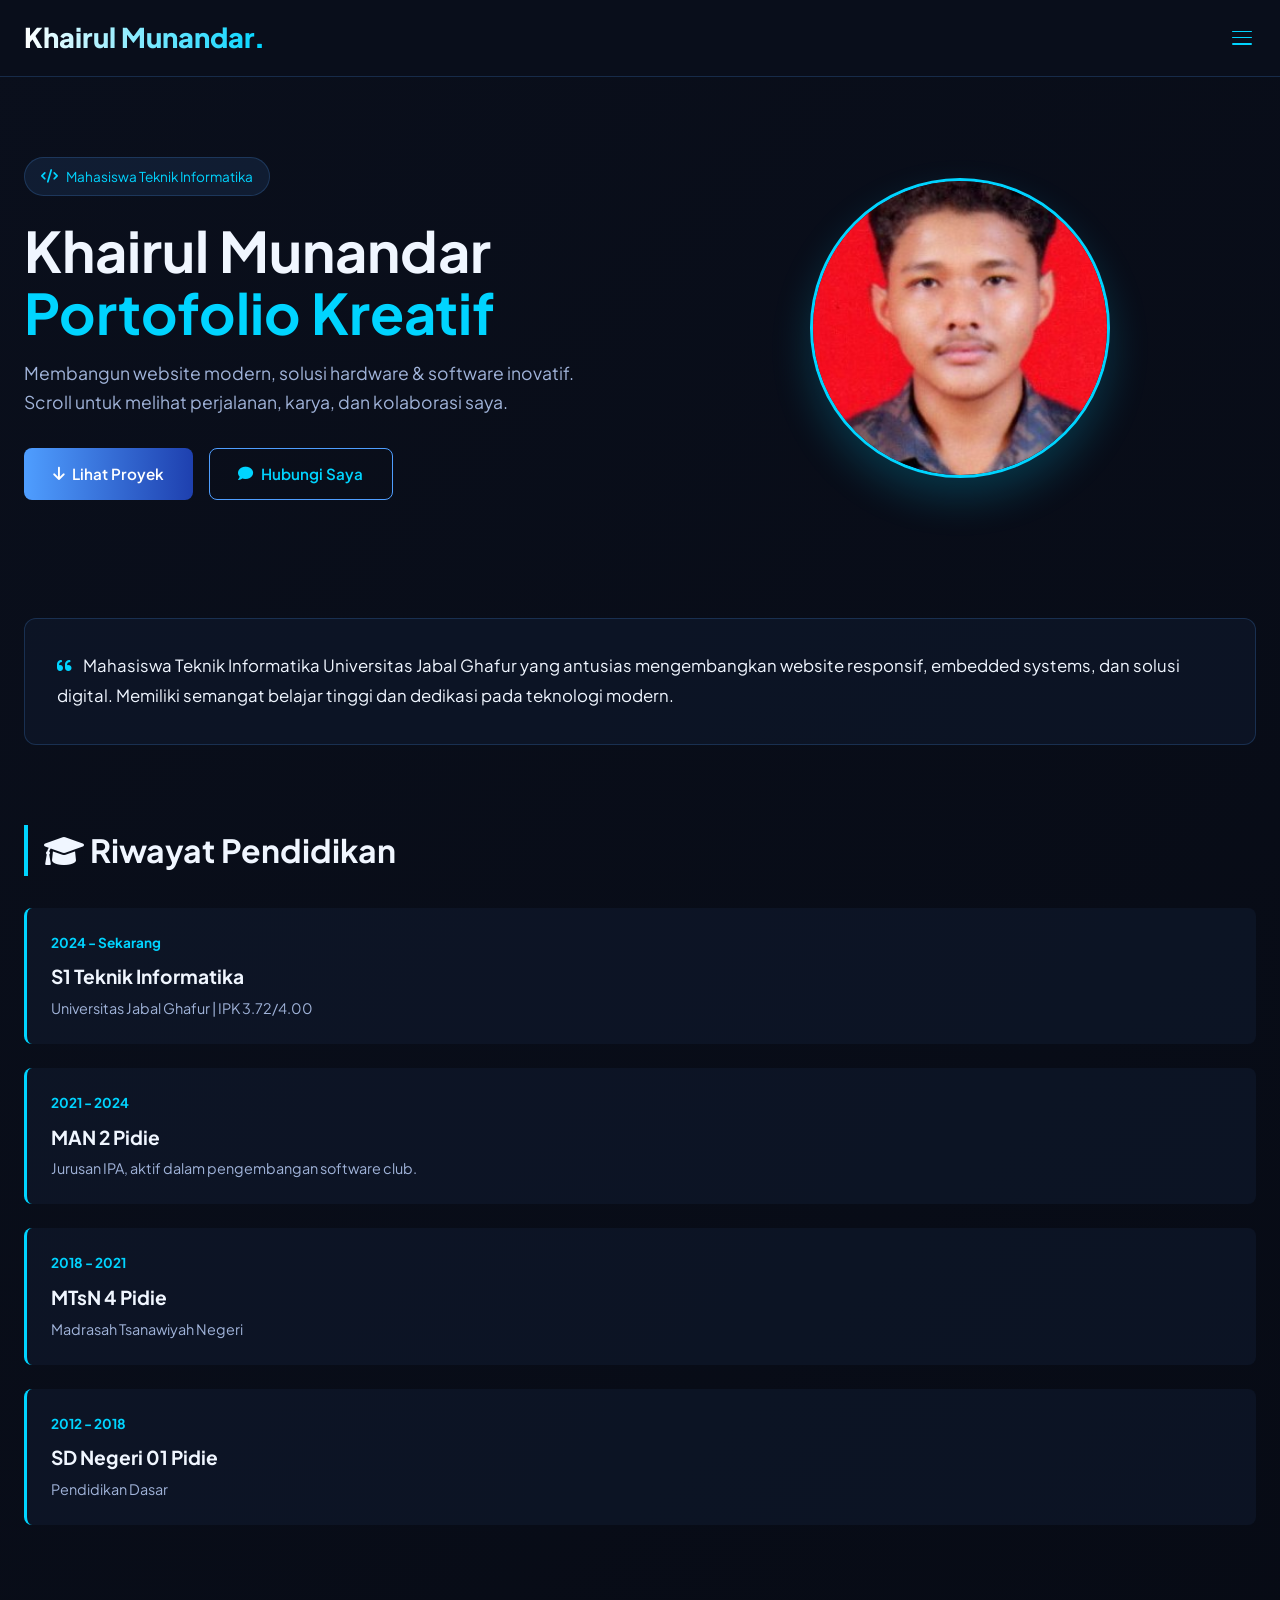
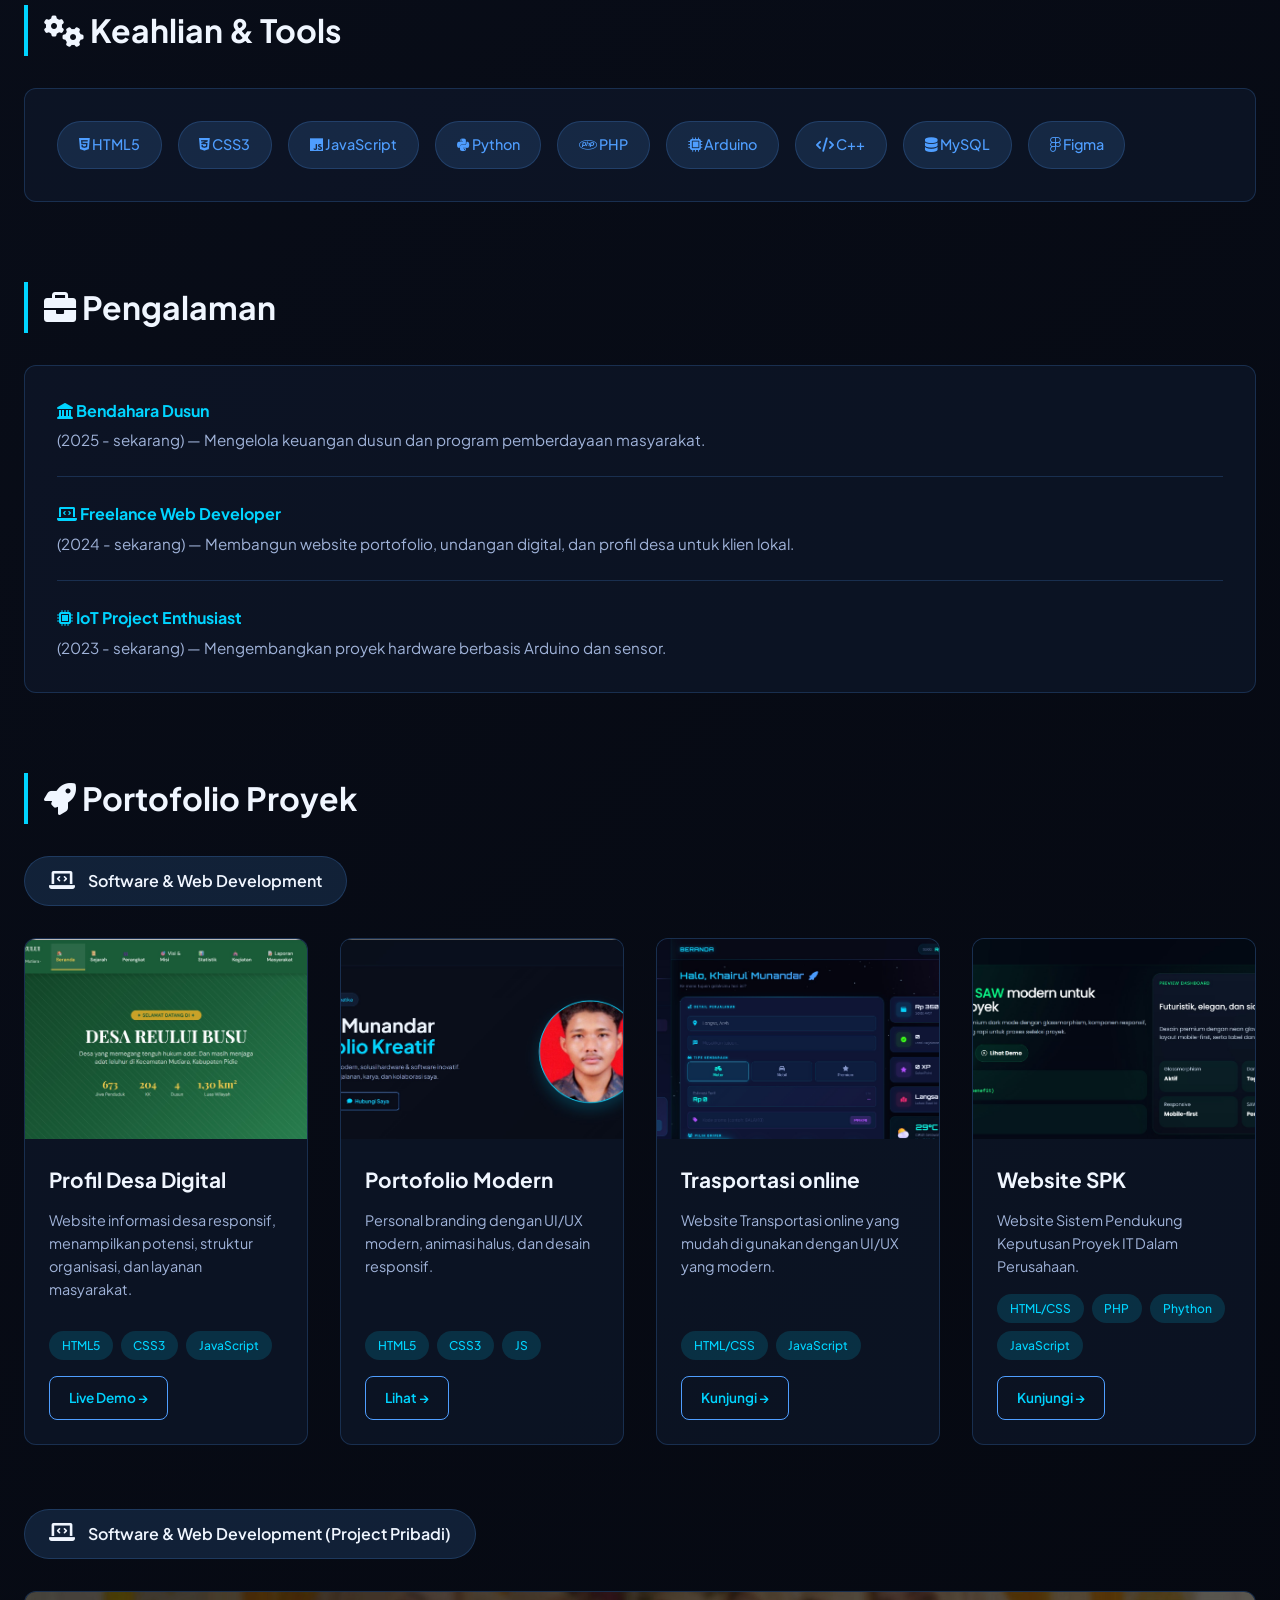
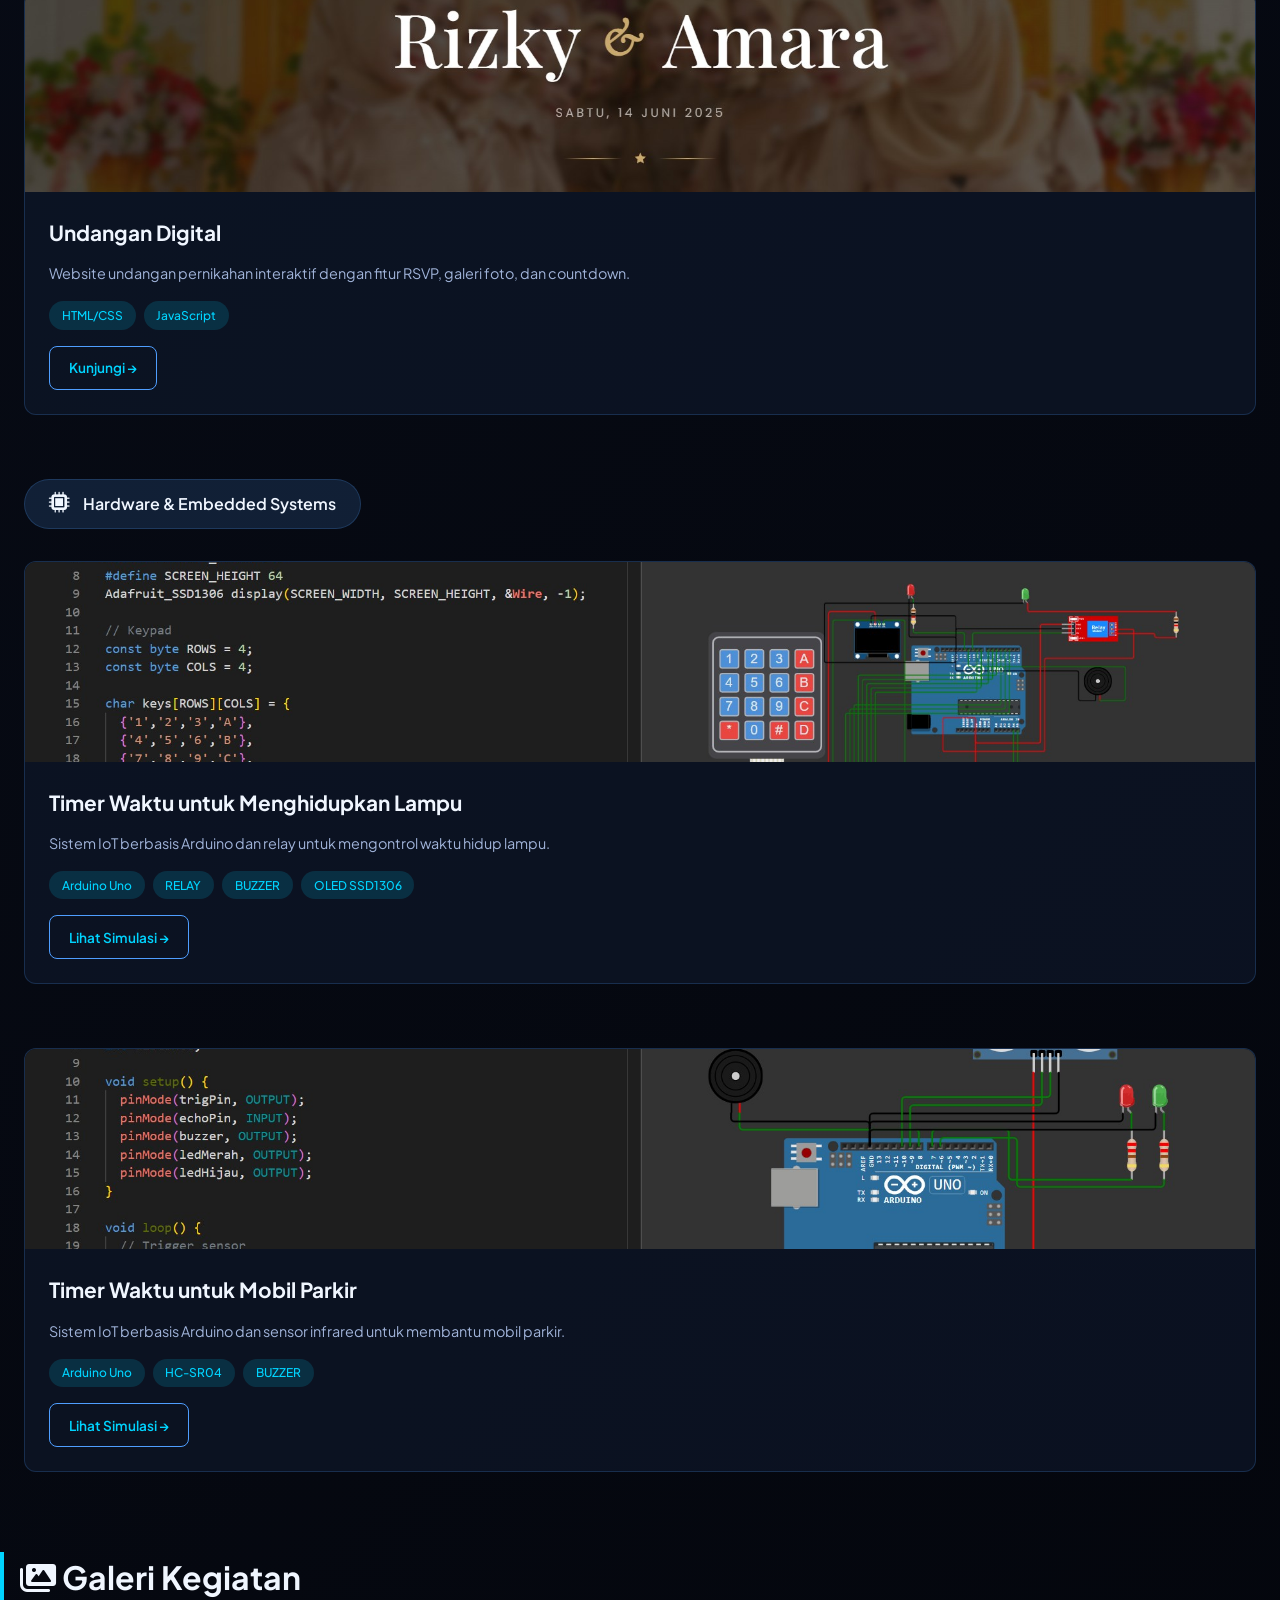
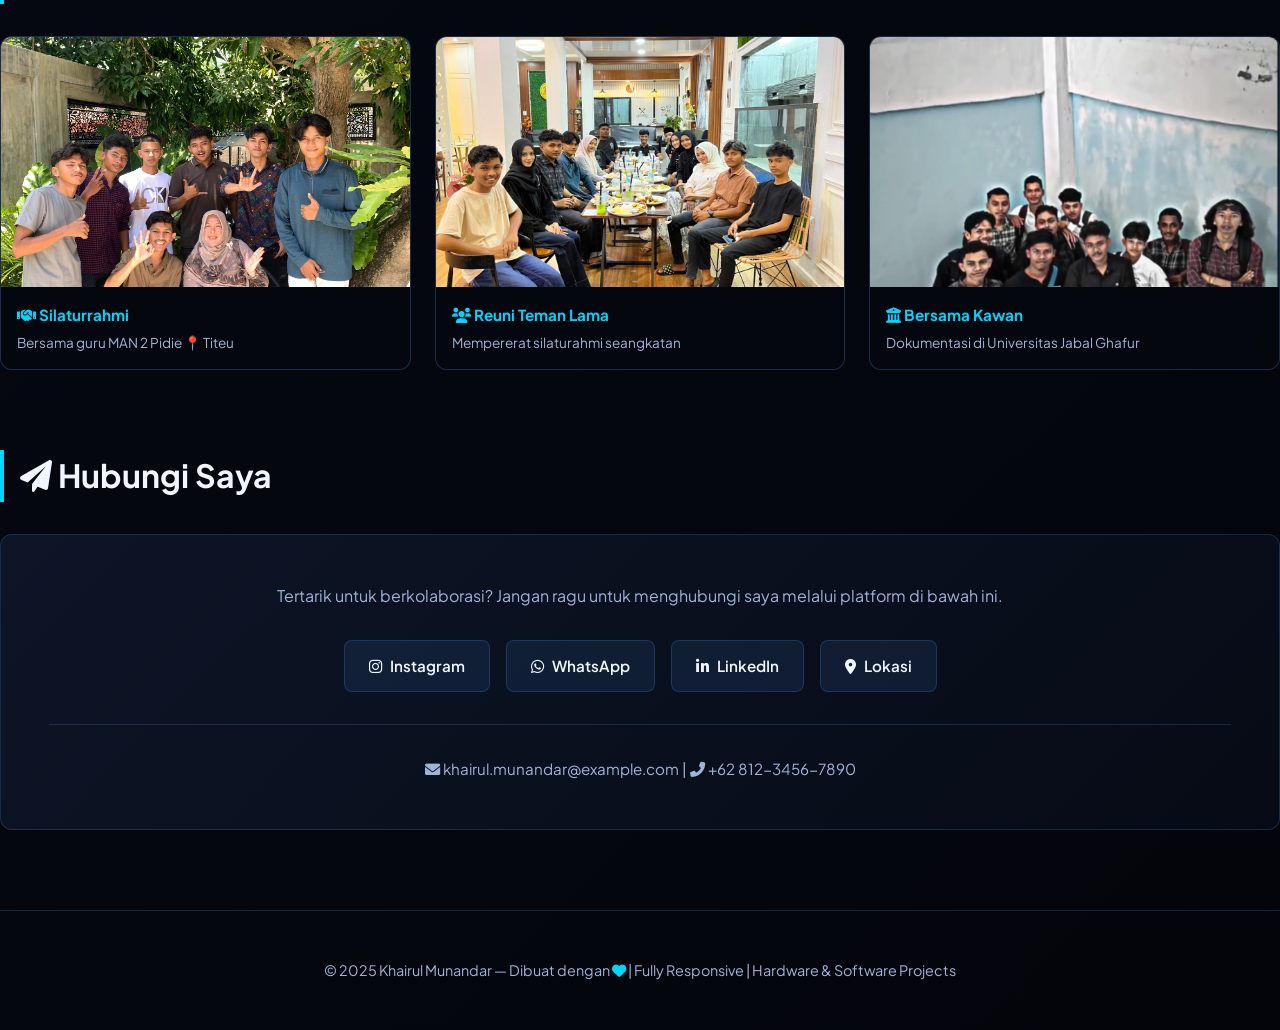
==== index.html @ 9cbb30d1 "Update index.html" ====
<!DOCTYPE html>
<html lang="id">
<head>
  <meta charset="UTF-8">
  <meta name="viewport" content="width=device-width, initial-scale=1.0">
  <meta name="theme-color" content="#0a0f1c">
  <meta name="description" content="Portfolio Khairul Munandar - Mahasiswa Teknik Informatika, pengembang web & embedded systems">
  <title>Khairul Munandar | Portfolio Modern</title>
  <link href="https://fonts.googleapis.com/css2?family=Plus+Jakarta+Sans:wght@400;500;600;700;800&display=swap" rel="stylesheet">
  <link rel="stylesheet" href="https://cdnjs.cloudflare.com/ajax/libs/font-awesome/6.0.0-beta3/css/all.min.css">
  <style>
    * { margin: 0; padding: 0; box-sizing: border-box; }
    :root {
      --bg-dark: #0a0f1c;
      --text-primary: #f0f6ff;
      --text-secondary: #a0b3d9;
      --accent: #00d4ff;
      --accent-blue: #4f9eff;
      --border: rgba(79, 158, 255, 0.2);
    }
    html { scroll-behavior: smooth; -webkit-tap-highlight-color: transparent; }
    body { font-family: 'Plus Jakarta Sans', sans-serif; background: linear-gradient(135deg, var(--bg-dark) 0%, #03050b 100%); color: var(--text-primary); line-height: 1.6; min-height: 100vh; }
    .navbar { position: sticky; top: 0; z-index: 1000; background: rgba(10, 15, 28, 0.95); border-bottom: 1px solid var(--border); padding: 1rem 0; }
    .nav-container { max-width: 1280px; margin: 0 auto; padding: 0 1.5rem; display: flex; justify-content: space-between; align-items: center; }
    .nav-logo { font-size: clamp(1.3rem, 3vw, 1.7rem); font-weight: 800; background: linear-gradient(90deg, #fff, var(--accent)); -webkit-background-clip: text; background-clip: text; color: transparent; text-decoration: none; }
    .hamburger { display: flex; flex-direction: column; gap: 5px; width: 28px; height: 22px; background: none; border: none; cursor: pointer; padding: 4px; z-index: 1001; }
    .hamburger span { width: 100%; height: 2.5px; background: var(--accent); border-radius: 2px; transition: 0.3s cubic-bezier(0.4, 0, 0.2, 1); }
    .hamburger.active span:nth-child(1) { transform: rotate(45deg) translateY(8px); }
    .hamburger.active span:nth-child(2) { opacity: 0; }
    .hamburger.active span:nth-child(3) { transform: rotate(-45deg) translateY(-8px); }
    .nav-menu { position: fixed; top: 60px; right: 0; width: 100%; max-width: 300px; height: calc(100vh - 60px); background: rgba(8, 12, 24, 0.98); border-left: 1px solid var(--border); flex-direction: column; padding: 2rem 1.5rem; gap: 1rem; transform: translateX(100%); transition: transform 0.3s ease; display: flex; z-index: 999; overflow-y: auto; }
    .nav-menu.active { transform: translateX(0); }
    .nav-overlay { position: fixed; top: 60px; left: 0; width: 100%; height: calc(100vh - 60px); background: rgba(0, 0, 0, 0); z-index: 998; opacity: 0; visibility: hidden; transition: opacity 0.3s ease; pointer-events: none; }
    .nav-overlay.active { opacity: 0.5; visibility: visible; pointer-events: auto; }
    .nav-link { color: var(--text-secondary); text-decoration: none; font-weight: 600; font-size: 1rem; padding: 0.8rem 1rem; border-radius: 6px; transition: 0.2s ease; display: flex; align-items: center; min-height: 44px; }
    .nav-link:hover, .nav-link:active { color: var(--accent); background: rgba(0, 212, 255, 0.1); }
    .container { max-width: 1280px; margin: 0 auto; padding: 0 1.5rem; }
    .hero { display: grid; grid-template-columns: 1fr 1fr; gap: 3rem; align-items: center; padding: clamp(2rem, 8vw, 5rem) 0; animation: fadeInUp 0.6s ease-out; }
    @keyframes fadeInUp { from { opacity: 0; transform: translateY(30px); } to { opacity: 1; transform: translateY(0); } }
    .hero-content h1 { font-size: clamp(2rem, 5vw, 3.5rem); line-height: 1.1; margin-bottom: 1rem; color: var(--text-primary); }
    .hero-content h1 span { color: var(--accent); }
    .badge { display: inline-flex; align-items: center; gap: 0.5rem; background: rgba(79, 158, 255, 0.1); padding: 0.5rem 1rem; border-radius: 30px; font-size: 0.85rem; color: var(--accent); margin-bottom: 1.5rem; border: 1px solid var(--border); }
    .hero-subtitle { font-size: clamp(0.95rem, 2vw, 1.1rem); color: var(--text-secondary); margin-bottom: 2rem; max-width: 550px; }
    .btn-group { display: flex; gap: 1rem; flex-wrap: wrap; }
    .btn { display: inline-flex; align-items: center; gap: 0.5rem; padding: 0.8rem 1.8rem; border-radius: 8px; font-weight: 600; text-decoration: none; border: none; cursor: pointer; font-size: 0.95rem; transition: 0.2s ease; min-height: 44px; }
    .btn-primary { background: linear-gradient(90deg, var(--accent-blue), #1e40af); color: white; }
    .btn-primary:hover, .btn-primary:active { transform: translateY(-2px); box-shadow: 0 8px 20px rgba(79, 158, 255, 0.3); }
    .btn-outline { background: transparent; color: var(--accent); border: 1.5px solid var(--accent-blue); }
    .btn-outline:hover, .btn-outline:active { background: rgba(79, 158, 255, 0.1); }
    .hero-avatar { display: flex; justify-content: center; }
    .avatar-frame { width: clamp(150px, 35vw, 300px); height: clamp(150px, 35vw, 300px); border-radius: 50%; border: 3px solid var(--accent); overflow: hidden; box-shadow: 0 20px 40px rgba(0, 212, 255, 0.2); display: flex; align-items: center; justify-content: center; background: linear-gradient(135deg, #1e2a4a, var(--bg-dark)); }
    .avatar-frame img { width: 100%; height: 100%; object-fit: cover; }
    .bio-card { background: rgba(15, 25, 45, 0.6); border: 1px solid var(--border); border-radius: 12px; padding: clamp(1.5rem, 3vw, 2rem); margin: clamp(1.5rem, 3vw, 2.5rem) 0; font-size: clamp(0.95rem, 2vw, 1.05rem); line-height: 1.8; }
    .section { margin: clamp(3rem, 8vw, 5rem) 0; }
    .section-title { font-size: clamp(1.5rem, 4vw, 2rem); font-weight: 700; margin-bottom: 2rem; color: var(--text-primary); border-left: 4px solid var(--accent); padding-left: 1rem; }
    .timeline { display: flex; flex-direction: column; gap: 1.5rem; }
    .timeline-item { background: rgba(15, 25, 45, 0.6); border-left: 3px solid var(--accent); padding: 1.5rem; border-radius: 8px; transition: 0.2s ease; }
    .timeline-item:hover { transform: translateX(5px); background: rgba(15, 25, 45, 0.8); }
    .timeline-year { font-weight: 700; color: var(--accent); font-size: 0.85rem; margin-bottom: 0.5rem; }
    .timeline-detail h3 { font-size: clamp(1rem, 2vw, 1.2rem); color: var(--text-primary); margin-bottom: 0.3rem; }
    .timeline-detail p { font-size: 0.9rem; color: var(--text-secondary); }
    .skills-section { background: rgba(15, 25, 45, 0.6); border: 1px solid var(--border); border-radius: 12px; padding: clamp(1.5rem, 3vw, 2rem); }
    .skills-wrapper { display: flex; flex-wrap: wrap; gap: 1rem; }
    .skill-chip { background: rgba(79, 158, 255, 0.15); padding: 0.7rem 1.3rem; border-radius: 25px; font-weight: 500; font-size: 0.9rem; color: var(--accent-blue); border: 1px solid var(--border); transition: 0.2s ease; }
    .skill-chip:hover { background: rgba(79, 158, 255, 0.25); transform: translateY(-2px); }
    .experience-section { background: rgba(15, 25, 45, 0.6); border: 1px solid var(--border); border-radius: 12px; padding: clamp(1.5rem, 3vw, 2rem); }
    .experience-item { display: flex; gap: 1rem; margin-bottom: 1.5rem; padding-bottom: 1.5rem; border-bottom: 1px solid var(--border); }
    .experience-item:last-child { border-bottom: none; margin-bottom: 0; padding-bottom: 0; }
    .experience-item strong { color: var(--accent); display: block; margin-bottom: 0.3rem; }
    .experience-item p { font-size: 0.95rem; color: var(--text-secondary); }
    .category-badge { display: inline-flex; align-items: center; gap: 0.8rem; background: rgba(79, 158, 255, 0.15); padding: 0.7rem 1.5rem; border-radius: 30px; margin-bottom: 2rem; font-weight: 600; border: 1px solid var(--border); }
    .project-grid { display: grid; grid-template-columns: repeat(auto-fit, minmax(280px, 1fr)); gap: 2rem; margin-bottom: 4rem; }
    .project-card { background: rgba(15, 25, 45, 0.6); border: 1px solid var(--border); border-radius: 12px; overflow: hidden; transition: 0.3s ease; display: flex; flex-direction: column; }
    .project-card:hover { transform: translateY(-8px); border-color: var(--accent); background: rgba(15, 25, 45, 0.8); }
    .project-image { width: 100%; height: clamp(140px, 25vw, 200px); object-fit: cover; }
    .project-content { padding: 1.5rem; flex: 1; display: flex; flex-direction: column; }
    .project-card h3 { font-size: clamp(1.1rem, 2vw, 1.3rem); margin-bottom: 0.8rem; color: var(--text-primary); }
    .project-card p { font-size: 0.9rem; color: var(--text-secondary); margin-bottom: 1rem; flex: 1; }
    .tech-stack { display: flex; flex-wrap: wrap; gap: 0.5rem; margin-bottom: 1rem; }
    .tech-tag { background: rgba(0, 212, 255, 0.15); padding: 0.3rem 0.8rem; border-radius: 20px; font-size: 0.75rem; color: var(--accent); font-weight: 500; }
    .gallery-grid { display: grid; grid-template-columns: repeat(auto-fit, minmax(220px, 1fr)); gap: 1.5rem; }
    .gallery-item { position: relative; border-radius: 12px; overflow: hidden; background: rgba(15, 25, 45, 0.6); border: 1px solid var(--border); transition: 0.3s ease; }
    .gallery-item:hover { border-color: var(--accent); }
    .gallery-item img { width: 100%; height: clamp(150px, 20vw, 250px); object-fit: cover; display: block; transition: 0.3s ease; }
    .gallery-item:hover img { transform: scale(1.05); }
    .gallery-caption { padding: 1rem; background: rgba(0, 0, 0, 0.6); color: var(--text-primary); }
    .gallery-caption strong { color: var(--accent); display: block; margin-bottom: 0.3rem; font-size: 0.95rem; }
    .gallery-caption p { font-size: 0.85rem; color: var(--text-secondary); }
    .contact-section { background: linear-gradient(135deg, rgba(15, 25, 45, 0.8), rgba(8, 12, 24, 0.8)); border: 1px solid var(--border); border-radius: 12px; padding: clamp(2rem, 5vw, 3rem); text-align: center; }
    .contact-section p { font-size: 1rem; margin-bottom: 2rem; color: var(--text-secondary); }
    .social-icons { display: flex; flex-wrap: wrap; justify-content: center; gap: 1rem; margin-bottom: 2rem; }
    .social-icon { display: inline-flex; align-items: center; gap: 0.5rem; padding: 0.8rem 1.5rem; background: rgba(79, 158, 255, 0.1); border: 1px solid var(--border); border-radius: 8px; color: var(--text-primary); text-decoration: none; font-weight: 600; transition: 0.2s ease; min-height: 44px; font-size: clamp(0.85rem, 2vw, 0.95rem); }
    .social-icon:hover, .social-icon:active { background: var(--accent-blue); color: white; border-color: var(--accent-blue); }
    .contact-info { font-size: clamp(0.85rem, 1.5vw, 0.95rem); color: var(--text-secondary); padding-top: 2rem; border-top: 1px solid var(--border); }
    footer { text-align: center; padding: clamp(2rem, 5vw, 3rem) 0; border-top: 1px solid var(--border); margin-top: clamp(2rem, 8vw, 4rem); font-size: 0.9rem; color: var(--text-secondary); }
    @media (max-width: 768px) { .hero { grid-template-columns: 1fr; gap: 2rem; } .hero-avatar { order: -1; } .nav-menu { max-width: 100%; } .project-grid { gap: 1.5rem; } }
    @media (max-width: 480px) { .container { padding: 0 1rem; } .nav-container { padding: 0 1rem; } .hero-content h1 { font-size: 1.8rem; } .btn-group { flex-direction: column; } .btn { width: 100%; justify-content: center; } .section-title { font-size: 1.4rem; padding-left: 0.8rem; } .experience-item { gap: 0.5rem; } .social-icons { flex-direction: column; } .social-icon { width: 100%; justify-content: center; } }
  </style>
</head>
<body>
<div class="nav-overlay" id="navOverlay"></div>
<nav class="navbar">
  <div class="nav-container">
    <a href="#" class="nav-logo">Khairul Munandar<span style="color:#00d4ff;">.</span></a>
    <button class="hamburger" id="hamburgerBtn" aria-label="Menu"><span></span><span></span><span></span></button>
    <div class="nav-menu" id="navMenu">
      <a href="#home" class="nav-link">Beranda</a>
      <a href="#education" class="nav-link">Pendidikan</a>
      <a href="#skills" class="nav-link">Keahlian</a>
      <a href="#experience" class="nav-link">Pengalaman</a>
      <a href="#projects" class="nav-link">Proyek Software</a>
      <a href="#hardware" class="nav-link">Proyek Hardware</a>
      <a href="#gallery" class="nav-link">Galeri</a>
      <a href="#contact" class="nav-link">Kontak</a>
    </div>
  </div>
</nav>
<div class="container">
  <section id="home" class="hero">
    <div class="hero-content">
      <div class="badge"><i class="fas fa-code"></i> Mahasiswa Teknik Informatika</div>
      <h1>Khairul Munandar<br><span>Portofolio Kreatif</span></h1>
      <p class="hero-subtitle">Membangun website modern, solusi hardware & software inovatif. Scroll untuk melihat perjalanan, karya, dan kolaborasi saya.</p>
      <div class="btn-group">
        <a href="#projects" class="btn btn-primary"><i class="fas fa-arrow-down"></i> Lihat Proyek</a>
        <a href="#contact" class="btn btn-outline"><i class="fas fa-comment"></i> Hubungi Saya</a>
      </div>
    </div>
    <div class="hero-avatar">
      <div class="avatar-frame">
        <img src="foto.jpg" alt="Khairul Munandar">
      </div>
    </div>
  </section>
  <div class="bio-card"><i class="fas fa-quote-left" style="color:var(--accent); margin-right: 8px;"></i> Mahasiswa Teknik Informatika Universitas Jabal Ghafur yang antusias mengembangkan website responsif, embedded systems, dan solusi digital. Memiliki semangat belajar tinggi dan dedikasi pada teknologi modern.</div>
  <section id="education" class="section">
    <h2 class="section-title"><i class="fas fa-graduation-cap"></i> Riwayat Pendidikan</h2>
    <div class="timeline">
      <div class="timeline-item"><div class="timeline-year">2024 - Sekarang</div><div class="timeline-detail"><h3>S1 Teknik Informatika</h3><p>Universitas Jabal Ghafur | IPK 3.72/4.00</p></div></div>
      <div class="timeline-item"><div class="timeline-year">2021 - 2024</div><div class="timeline-detail"><h3>MAN 2 Pidie</h3><p>Jurusan IPA, aktif dalam pengembangan software club.</p></div></div>
      <div class="timeline-item"><div class="timeline-year">2018 - 2021</div><div class="timeline-detail"><h3>MTsN 4 Pidie</h3><p>Madrasah Tsanawiyah Negeri</p></div></div>
      <div class="timeline-item"><div class="timeline-year">2012 - 2018</div><div class="timeline-detail"><h3>SD Negeri 01 Pidie</h3><p>Pendidikan Dasar</p></div></div>
    </div>
  </section>
  <section id="skills" class="section">
    <h2 class="section-title"><i class="fas fa-cogs"></i> Keahlian & Tools</h2>
    <div class="skills-section">
      <div class="skills-wrapper">
        <span class="skill-chip"><i class="fab fa-html5"></i> HTML5</span>
        <span class="skill-chip"><i class="fab fa-css3-alt"></i> CSS3</span>
        <span class="skill-chip"><i class="fab fa-js"></i> JavaScript</span>
        <span class="skill-chip"><i class="fab fa-python"></i> Python</span>
        <span class="skill-chip"><i class="fab fa-php"></i> PHP</span>
        <span class="skill-chip"><i class="fas fa-microchip"></i> Arduino</span>
        <span class="skill-chip"><i class="fas fa-code"></i> C++</span>
        <span class="skill-chip"><i class="fas fa-database"></i> MySQL</span>
        <span class="skill-chip"><i class="fab fa-figma"></i> Figma</span>
      </div>
    </div>
  </section>
  <section id="experience" class="section">
    <h2 class="section-title"><i class="fas fa-briefcase"></i> Pengalaman</h2>
    <div class="experience-section">
      <div class="experience-item"><div><strong><i class="fas fa-landmark"></i> Bendahara Dusun</strong><p>(2025 - sekarang) — Mengelola keuangan dusun dan program pemberdayaan masyarakat.</p></div></div>
      <div class="experience-item"><div><strong><i class="fas fa-laptop-code"></i> Freelance Web Developer</strong><p>(2024 - sekarang) — Membangun website portofolio, undangan digital, dan profil desa untuk klien lokal.</p></div></div>
      <div class="experience-item"><div><strong><i class="fas fa-microchip"></i> IoT Project Enthusiast</strong><p>(2023 - sekarang) — Mengembangkan proyek hardware berbasis Arduino dan sensor.</p></div></div>
    </div>
  </section>
  <section id="projects" class="section">
    <h2 class="section-title"><i class="fas fa-rocket"></i> Portofolio Proyek</h2>
    <div class="category-badge"><i class="fas fa-laptop-code" style="font-size: 1.3rem;"></i> Software & Web Development</div>
    <div class="project-grid">
      <div class="project-card"><img src="img_project/desa.jpg" alt="Profil Desa Digital" class="project-image"><div class="project-content"><h3>Profil Desa Digital</h3><p>Website informasi desa responsif, menampilkan potensi, struktur organisasi, dan layanan masyarakat.</p><div class="tech-stack"><span class="tech-tag">HTML5</span><span class="tech-tag">CSS3</span><span class="tech-tag">JavaScript</span></div><a href="https://khairulmunandar.github.io/profil-desa/" target="_blank" class="btn btn-outline" style="width: fit-content; padding: 0.5rem 1.2rem; font-size: 0.85rem;">Live Demo →</a></div></div>
      <div class="project-card"><img src="img_project/portofolio.jpg" alt="Portofolio Modern" class="project-image"><div class="project-content"><h3>Portofolio Modern</h3><p>Personal branding dengan UI/UX modern, animasi halus, dan desain responsif.</p><div class="tech-stack"><span class="tech-tag">HTML5</span><span class="tech-tag">CSS3</span><span class="tech-tag">JS</span></div><a href="https://khairulmunandar.github.io/bio-data/" target="_blank" class="btn btn-outline" style="width: fit-content; padding: 0.5rem 1.2rem; font-size: 0.85rem;">Lihat →</a></div></div>
      <div class="project-card"><img src="img_project/ojol.jpg" alt="Undangan Digital" class="project-image"><div class="project-content"><h3>Trasportasi online</h3><p>Website Transportasi online yang mudah di gunakan dengan UI/UX yang modern.</p><div class="tech-stack"><span class="tech-tag">HTML/CSS</span><span class="tech-tag">JavaScript</span></div><a href="https://khairulmunandar.github.io/transportasi_antar_univers/" target="_blank" class="btn btn-outline" style="width: fit-content; padding: 0.5rem 1.2rem; font-size: 0.85rem;">Kunjungi →</a></div></div>
      <div class="project-card"><img src="img_project/SPK.jpg" alt="Undangan Digital" class="project-image"><div class="project-content"><h3>Website SPK</h3><p>Website Sistem Pendukung Keputusan Proyek IT Dalam Perusahaan.</p><div class="tech-stack"><span class="tech-tag">HTML/CSS</span><span class="tech-tag">PHP</span><span class="tech-tag">Phython</span><span class="tech-tag">JavaScript</span></div><a href="https://spkweb.lovestoblog.com/?i=1" target="_blank" class="btn btn-outline" style="width: fit-content; padding: 0.5rem 1.2rem; font-size: 0.85rem;">Kunjungi →</a></div></div>
    </div>

        <div class="category-badge"><i class="fas fa-laptop-code" style="font-size: 1.3rem;"></i> Software & Web Development (Project Pribadi)</div>
    <div class="project-grid">
<div class="project-card"><img src="img_project/undangan.jpg" alt="Undangan Digital" class="project-image"><div class="project-content"><h3>Undangan Digital</h3><p>Website undangan pernikahan interaktif dengan fitur RSVP, galeri foto, dan countdown.</p><div class="tech-stack"><span class="tech-tag">HTML/CSS</span><span class="tech-tag">JavaScript</span></div><a href="https://khairulmunandar.github.io/undangan_pernikahan/" target="_blank" class="btn btn-outline" style="width: fit-content; padding: 0.5rem 1.2rem; font-size: 0.85rem;">Kunjungi →</a></div></div>
      </div>
    
    <div class="category-badge" id="hardware"><i class="fas fa-microchip" style="font-size: 1.3rem;"></i> Hardware & Embedded Systems</div>
    <div class="project-grid">
      <div class="project-card"><img src="img_project/timer.jpg" alt="Timer Waktu" class="project-image"><div class="project-content"><h3>Timer Waktu untuk Menghidupkan Lampu</h3><p>Sistem IoT berbasis Arduino dan relay untuk mengontrol waktu hidup lampu.</p><div class="tech-stack"><span class="tech-tag">Arduino Uno</span><span class="tech-tag">RELAY</span><span class="tech-tag">BUZZER</span><span class="tech-tag">OLED SSD1306</span></div><a href="https://wokwi.com/projects/462386212158491649" target="_blank" class="btn btn-outline" style="width: fit-content; padding: 0.5rem 1.2rem; font-size: 0.85rem;">Lihat Simulasi →</a></div></div></div>
      <div class="project-card"><img src="img_project/parkir.jpg" alt="Timer Waktu" class="project-image"><div class="project-content"><h3>Timer Waktu untuk Mobil Parkir</h3><p>Sistem IoT berbasis Arduino dan sensor infrared untuk membantu mobil parkir.</p><div class="tech-stack"><span class="tech-tag">Arduino Uno</span><span class="tech-tag">HC-SR04</span><span class="tech-tag">BUZZER</span></div><a href="https://wokwi.com/projects/462421236920898561" target="_blank" class="btn btn-outline" style="width: fit-content; padding: 0.5rem 1.2rem; font-size: 0.85rem;">Lihat Simulasi →</a></div></div></div>
      
    </div>
  </section>
  <section id="gallery" class="section">
    <h2 class="section-title"><i class="fas fa-images"></i> Galeri Kegiatan</h2>
    <div class="gallery-grid">
      <div class="gallery-item"><img src="foto1.jpeg" alt="Silaturrahmi"><div class="gallery-caption"><strong><i class="fas fa-handshake"></i> Silaturrahmi</strong><p>Bersama guru MAN 2 Pidie 📍 Titeu</p></div></div>
      <div class="gallery-item"><img src="foto2.jpeg" alt="Reuni"><div class="gallery-caption"><strong><i class="fas fa-users"></i> Reuni Teman Lama</strong><p>Mempererat silaturahmi seangkatan</p></div></div>
      <div class="gallery-item"><img src="foto3.jpeg" alt="Kampus"><div class="gallery-caption"><strong><i class="fas fa-university"></i> Bersama Kawan</strong><p>Dokumentasi di Universitas Jabal Ghafur</p></div></div>
    </div>
  </section>
  <section id="contact" class="section">
    <h2 class="section-title"><i class="fas fa-paper-plane"></i> Hubungi Saya</h2>
    <div class="contact-section">
      <p>Tertarik untuk berkolaborasi? Jangan ragu untuk menghubungi saya melalui platform di bawah ini.</p>
      <div class="social-icons">
        <a href="https://www.instagram.com/" target="_blank" class="social-icon"><i class="fab fa-instagram"></i> Instagram</a>
        <a href="https://wa.me/6281234567890" target="_blank" class="social-icon"><i class="fab fa-whatsapp"></i> WhatsApp</a>
        <a href="https://www.linkedin.com/" target="_blank" class="social-icon"><i class="fab fa-linkedin-in"></i> LinkedIn</a>
        <a href="#" target="_blank" class="social-icon"><i class="fas fa-map-marker-alt"></i> Lokasi</a>
      </div>
      <div class="contact-info"><i class="fas fa-envelope"></i> khairul.munandar@example.com | <i class="fas fa-phone-alt"></i> +62 812-3456-7890</div>
    </div>
  </section>
  <footer><p>© 2025 Khairul Munandar — Dibuat dengan <i class="fas fa-heart" style="color:var(--accent);"></i> | Fully Responsive | Hardware & Software Projects</p></footer>
</div>
<script>
const hamburgerBtn = document.getElementById('hamburgerBtn');
const navMenu = document.getElementById('navMenu');
const navOverlay = document.getElementById('navOverlay');
const navLinks = document.querySelectorAll('.nav-link');
function toggleMenu() {
  hamburgerBtn.classList.toggle('active');
  navMenu.classList.toggle('active');
  navOverlay.classList.toggle('active');
  document.body.style.overflow = navMenu.classList.contains('active') ? 'hidden' : '';
}
hamburgerBtn.addEventListener('click', toggleMenu);
navOverlay.addEventListener('click', toggleMenu);
navLinks.forEach(link => {
  link.addEventListener('click', () => {
    hamburgerBtn.classList.remove('active');
    navMenu.classList.remove('active');
    navOverlay.classList.remove('active');
    document.body.style.overflow = '';
  });
});
document.querySelectorAll('a[href^="#"]').forEach(anchor => {
  anchor.addEventListener('click', function (e) {
    const href = this.getAttribute('href');
    if (href === '#') return;
    e.preventDefault();
    const target = document.querySelector(href);
    if (target) {
      target.scrollIntoView({ behavior: 'smooth', block: 'start' });
    }
  });
});
window.addEventListener('resize', () => {
  if (window.innerWidth > 768) {
    hamburgerBtn.classList.remove('active');
    navMenu.classList.remove('active');
    navOverlay.classList.remove('active');
    document.body.style.overflow = '';
  }
});
</script>
</body>
</html>
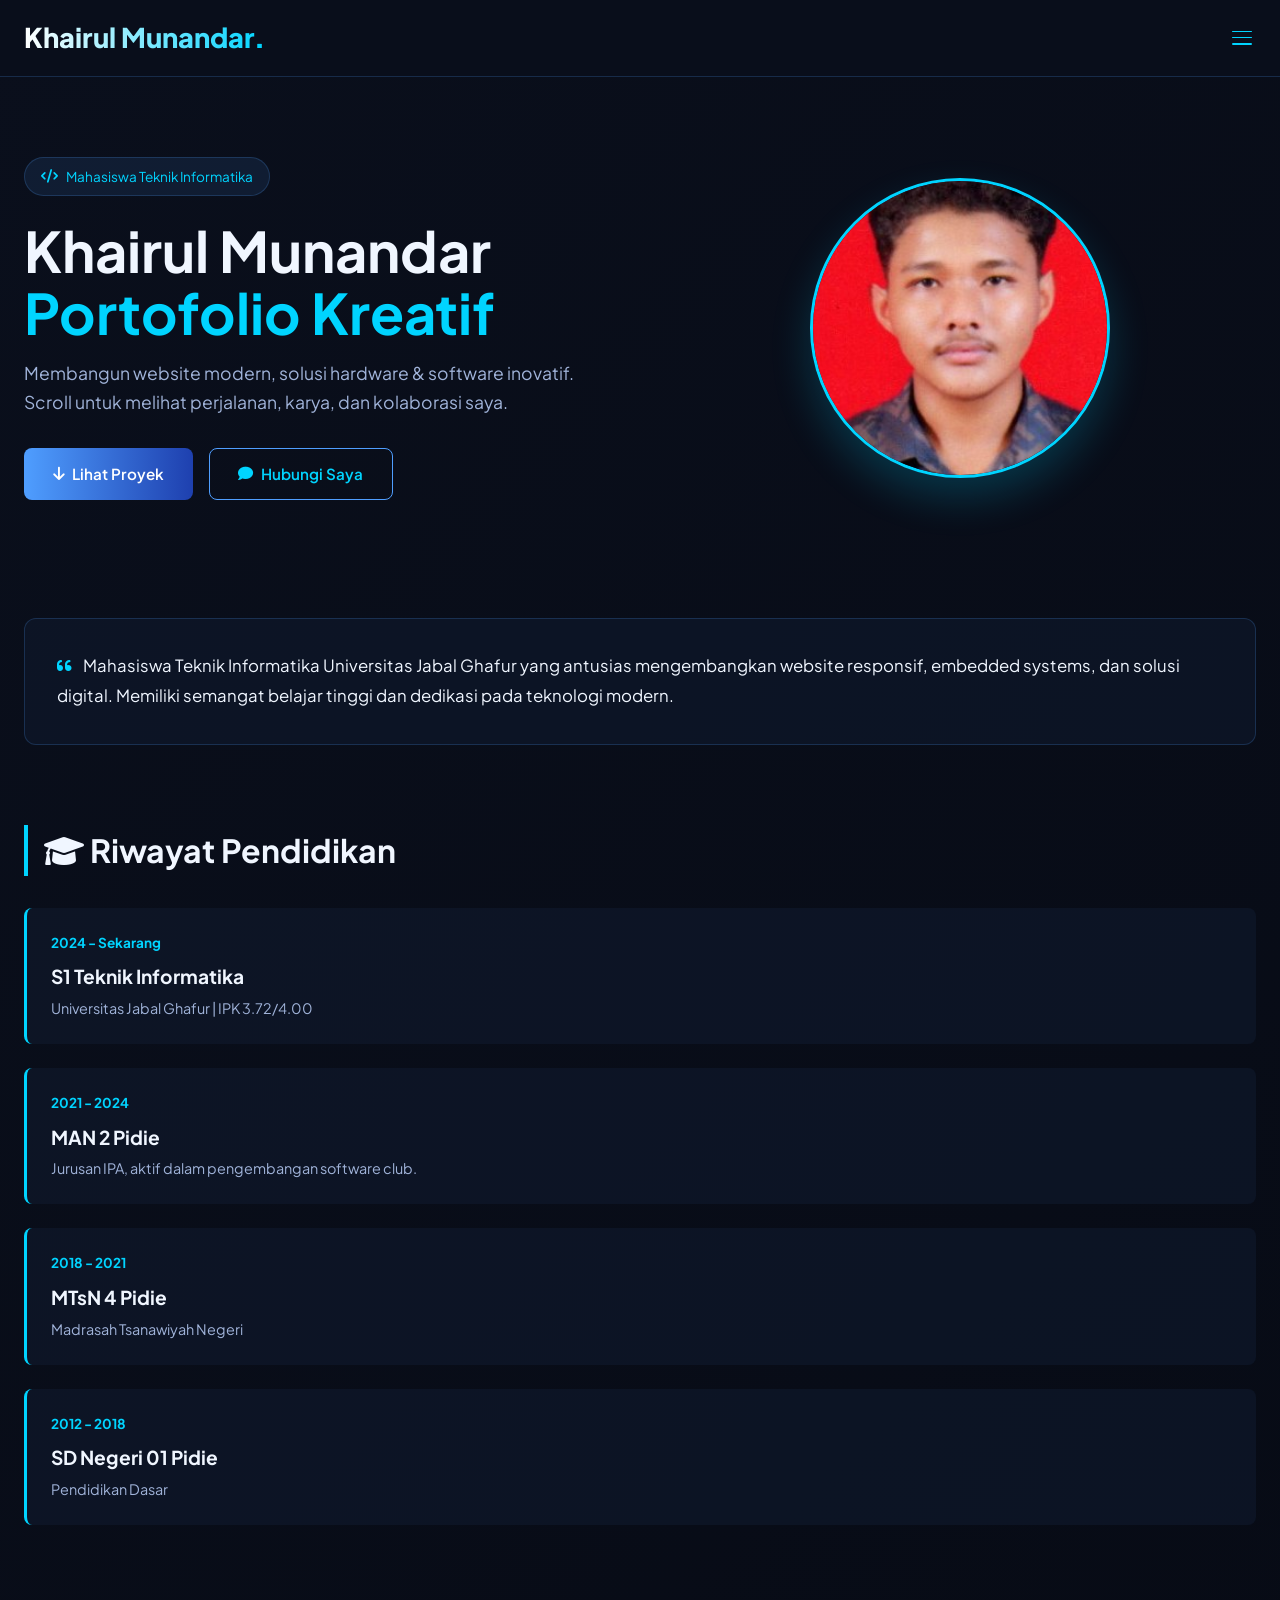
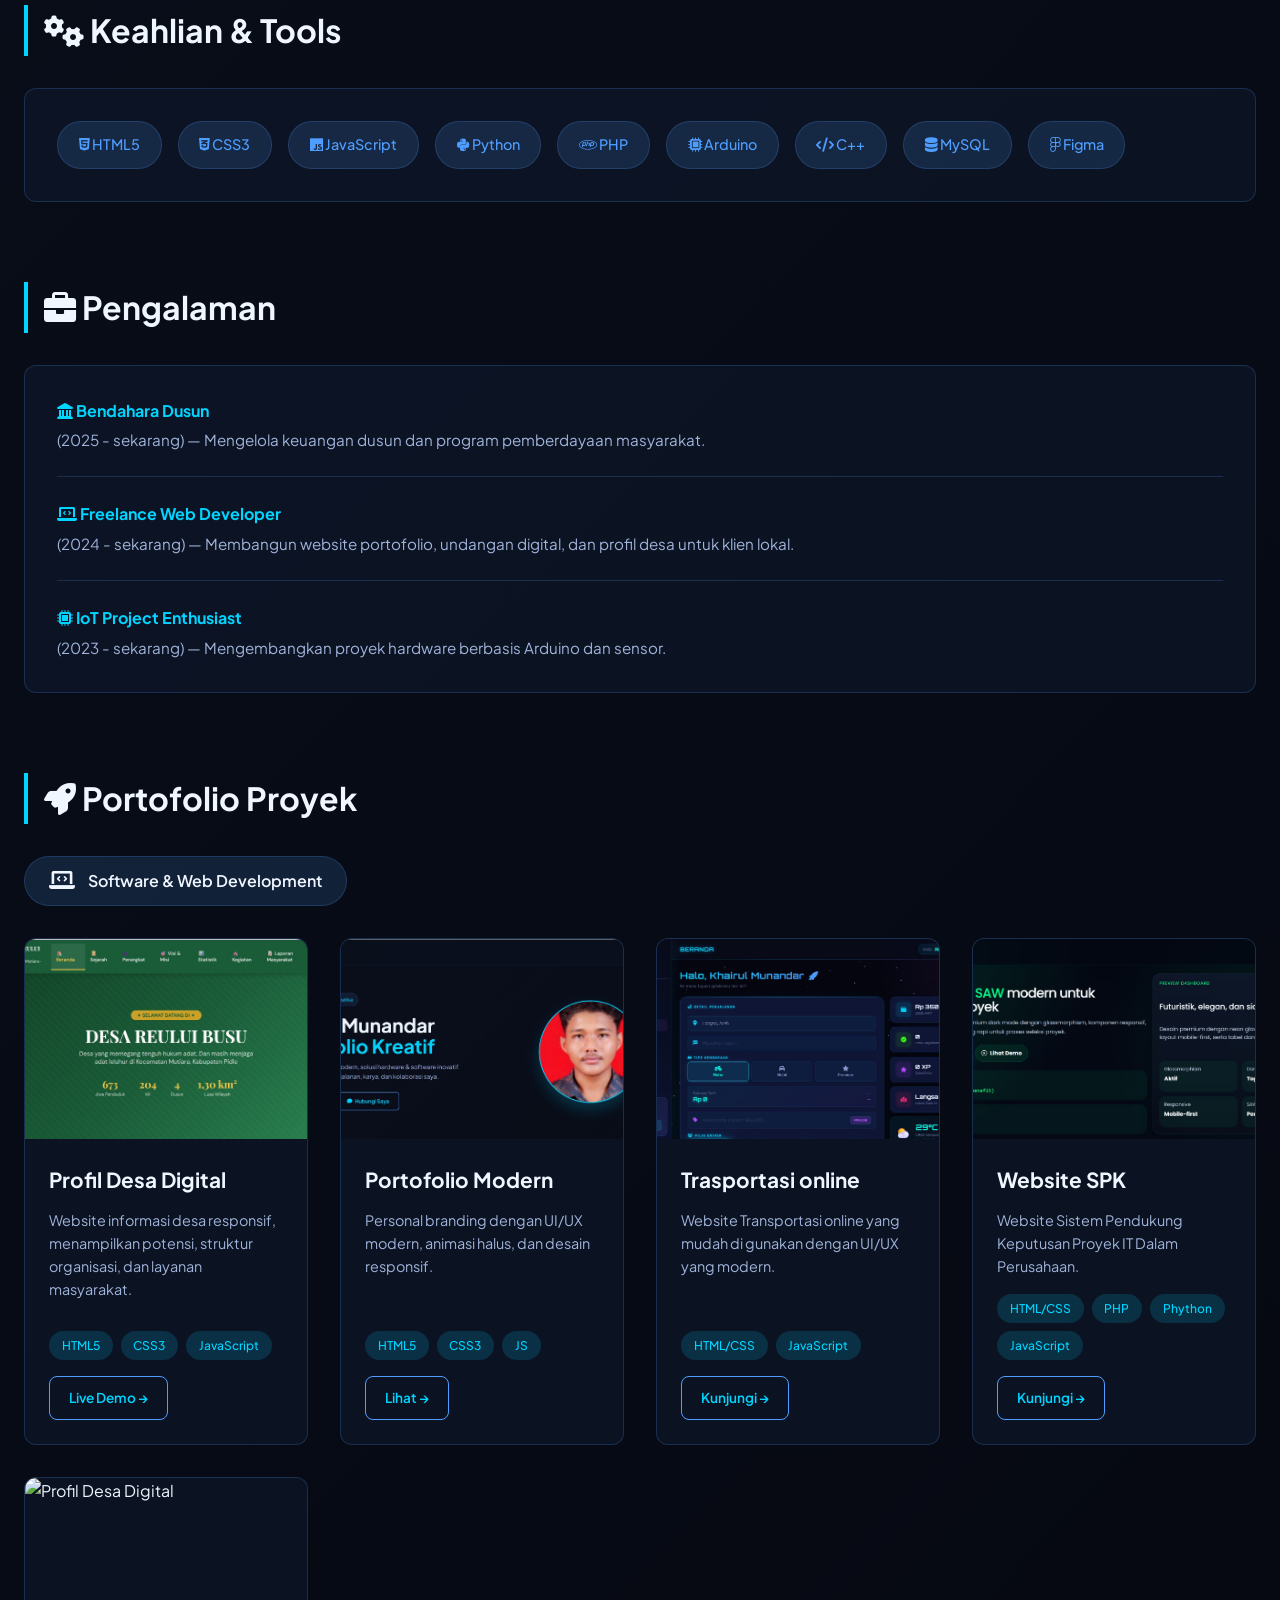
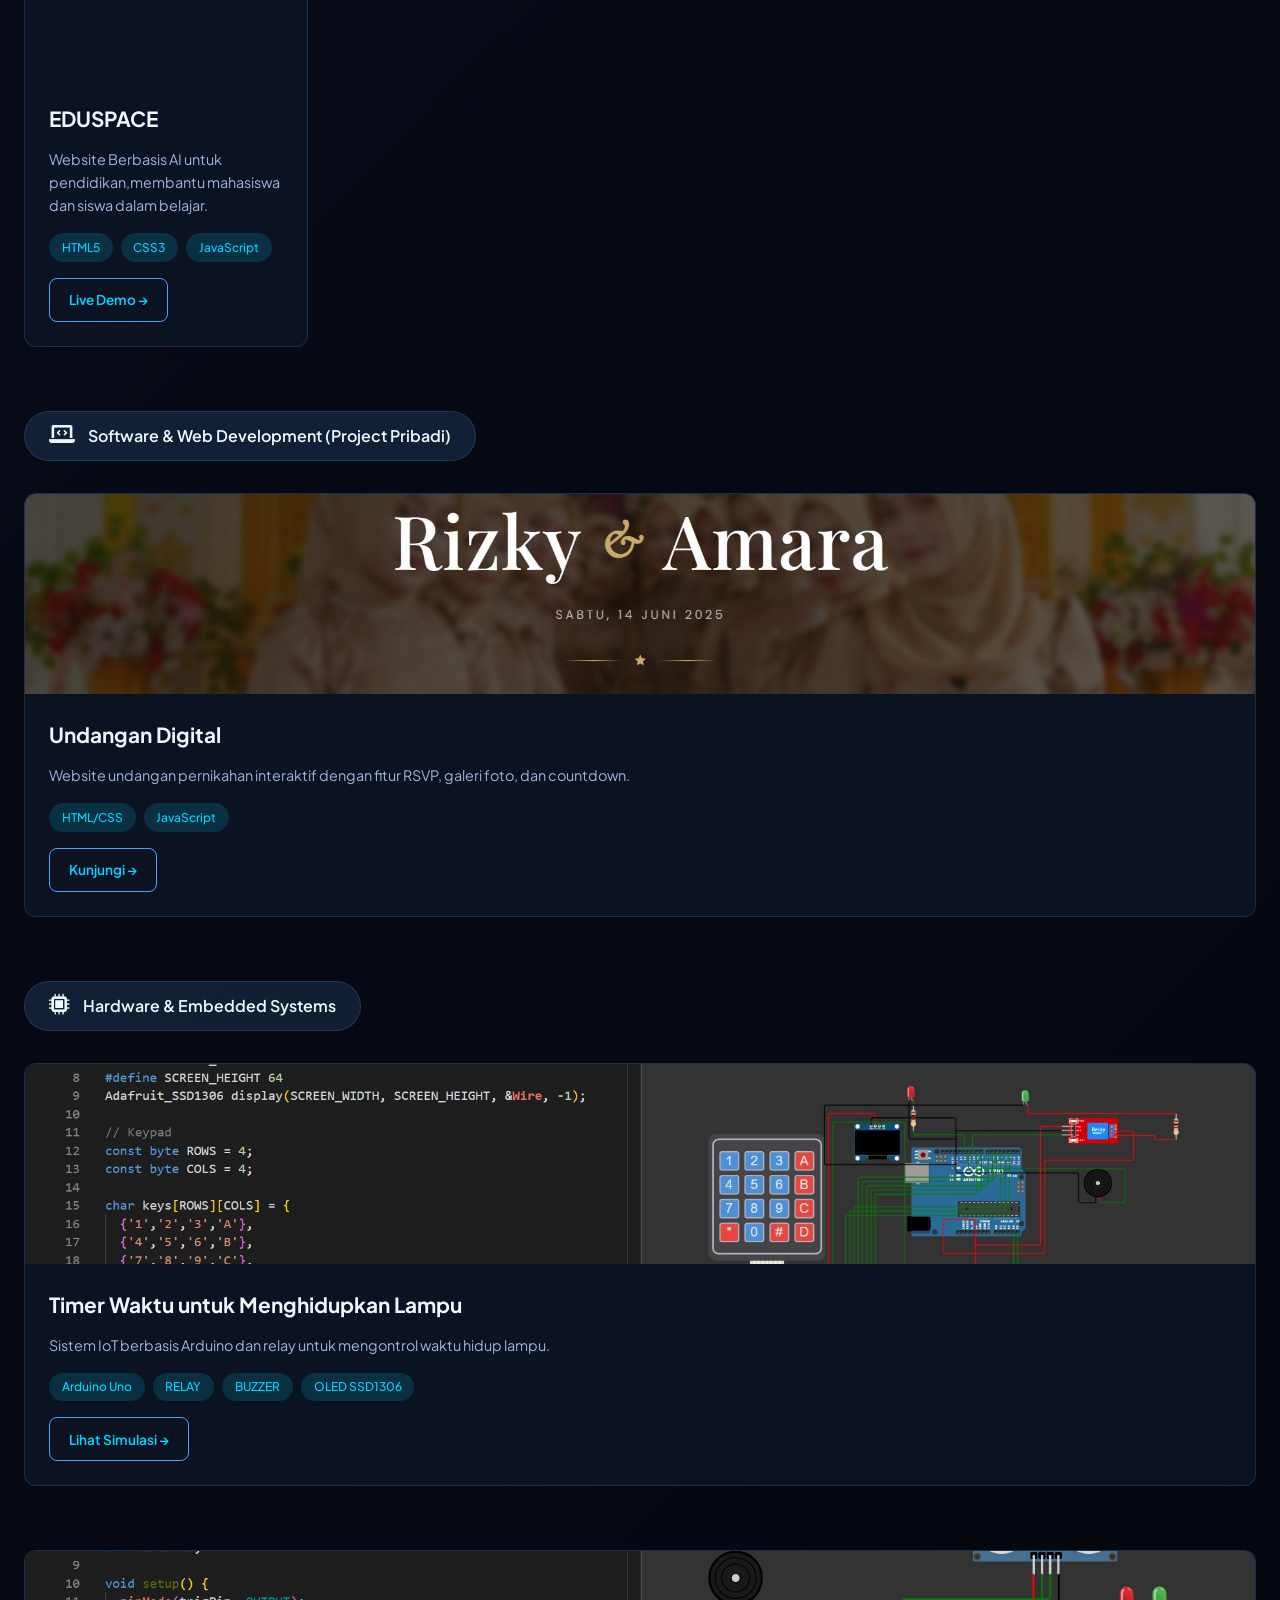
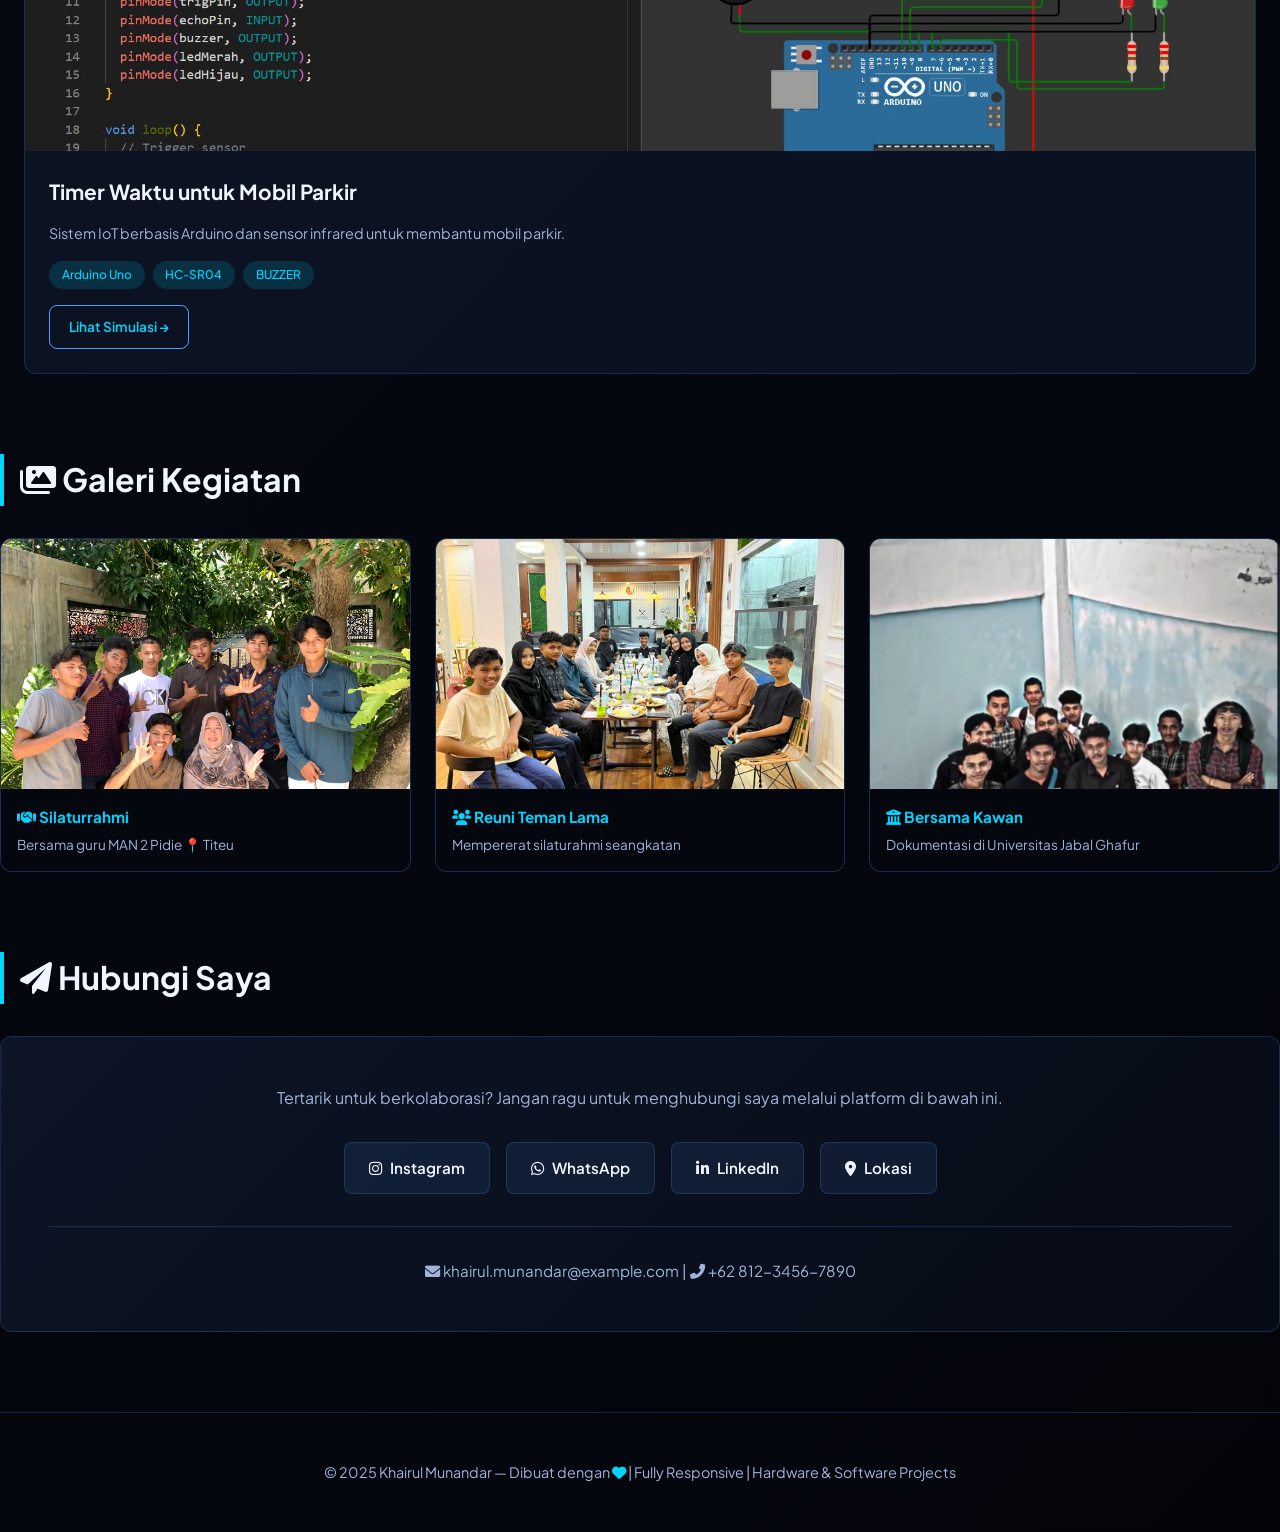
==== commit 44bb7138: "Update index.html" ====
--- a/index.html
+++ b/index.html
@@ -174,6 +174,7 @@
       <div class="project-card"><img src="img_project/portofolio.jpg" alt="Portofolio Modern" class="project-image"><div class="project-content"><h3>Portofolio Modern</h3><p>Personal branding dengan UI/UX modern, animasi halus, dan desain responsif.</p><div class="tech-stack"><span class="tech-tag">HTML5</span><span class="tech-tag">CSS3</span><span class="tech-tag">JS</span></div><a href="https://khairulmunandar.github.io/bio-data/" target="_blank" class="btn btn-outline" style="width: fit-content; padding: 0.5rem 1.2rem; font-size: 0.85rem;">Lihat →</a></div></div>
       <div class="project-card"><img src="img_project/ojol.jpg" alt="Undangan Digital" class="project-image"><div class="project-content"><h3>Trasportasi online</h3><p>Website Transportasi online yang mudah di gunakan dengan UI/UX yang modern.</p><div class="tech-stack"><span class="tech-tag">HTML/CSS</span><span class="tech-tag">JavaScript</span></div><a href="https://khairulmunandar.github.io/transportasi_antar_univers/" target="_blank" class="btn btn-outline" style="width: fit-content; padding: 0.5rem 1.2rem; font-size: 0.85rem;">Kunjungi →</a></div></div>
       <div class="project-card"><img src="img_project/SPK.jpg" alt="Undangan Digital" class="project-image"><div class="project-content"><h3>Website SPK</h3><p>Website Sistem Pendukung Keputusan Proyek IT Dalam Perusahaan.</p><div class="tech-stack"><span class="tech-tag">HTML/CSS</span><span class="tech-tag">PHP</span><span class="tech-tag">Phython</span><span class="tech-tag">JavaScript</span></div><a href="https://spkweb.lovestoblog.com/?i=1" target="_blank" class="btn btn-outline" style="width: fit-content; padding: 0.5rem 1.2rem; font-size: 0.85rem;">Kunjungi →</a></div></div>
+      <div class="project-card"><img src="img_project/eduspace.jpg" alt="Profil Desa Digital" class="project-image"><div class="project-content"><h3>EDUSPACE</h3><p>Website Berbasis AI untuk pendidikan,membantu mahasiswa dan siswa dalam belajar.</p><div class="tech-stack"><span class="tech-tag">HTML5</span><span class="tech-tag">CSS3</span><span class="tech-tag">JavaScript</span></div><a href="https://web-eduspace.kesug.com/" target="_blank" class="btn btn-outline" style="width: fit-content; padding: 0.5rem 1.2rem; font-size: 0.85rem;">Live Demo →</a></div></div>
     </div>
 
         <div class="category-badge"><i class="fas fa-laptop-code" style="font-size: 1.3rem;"></i> Software & Web Development (Project Pribadi)</div>
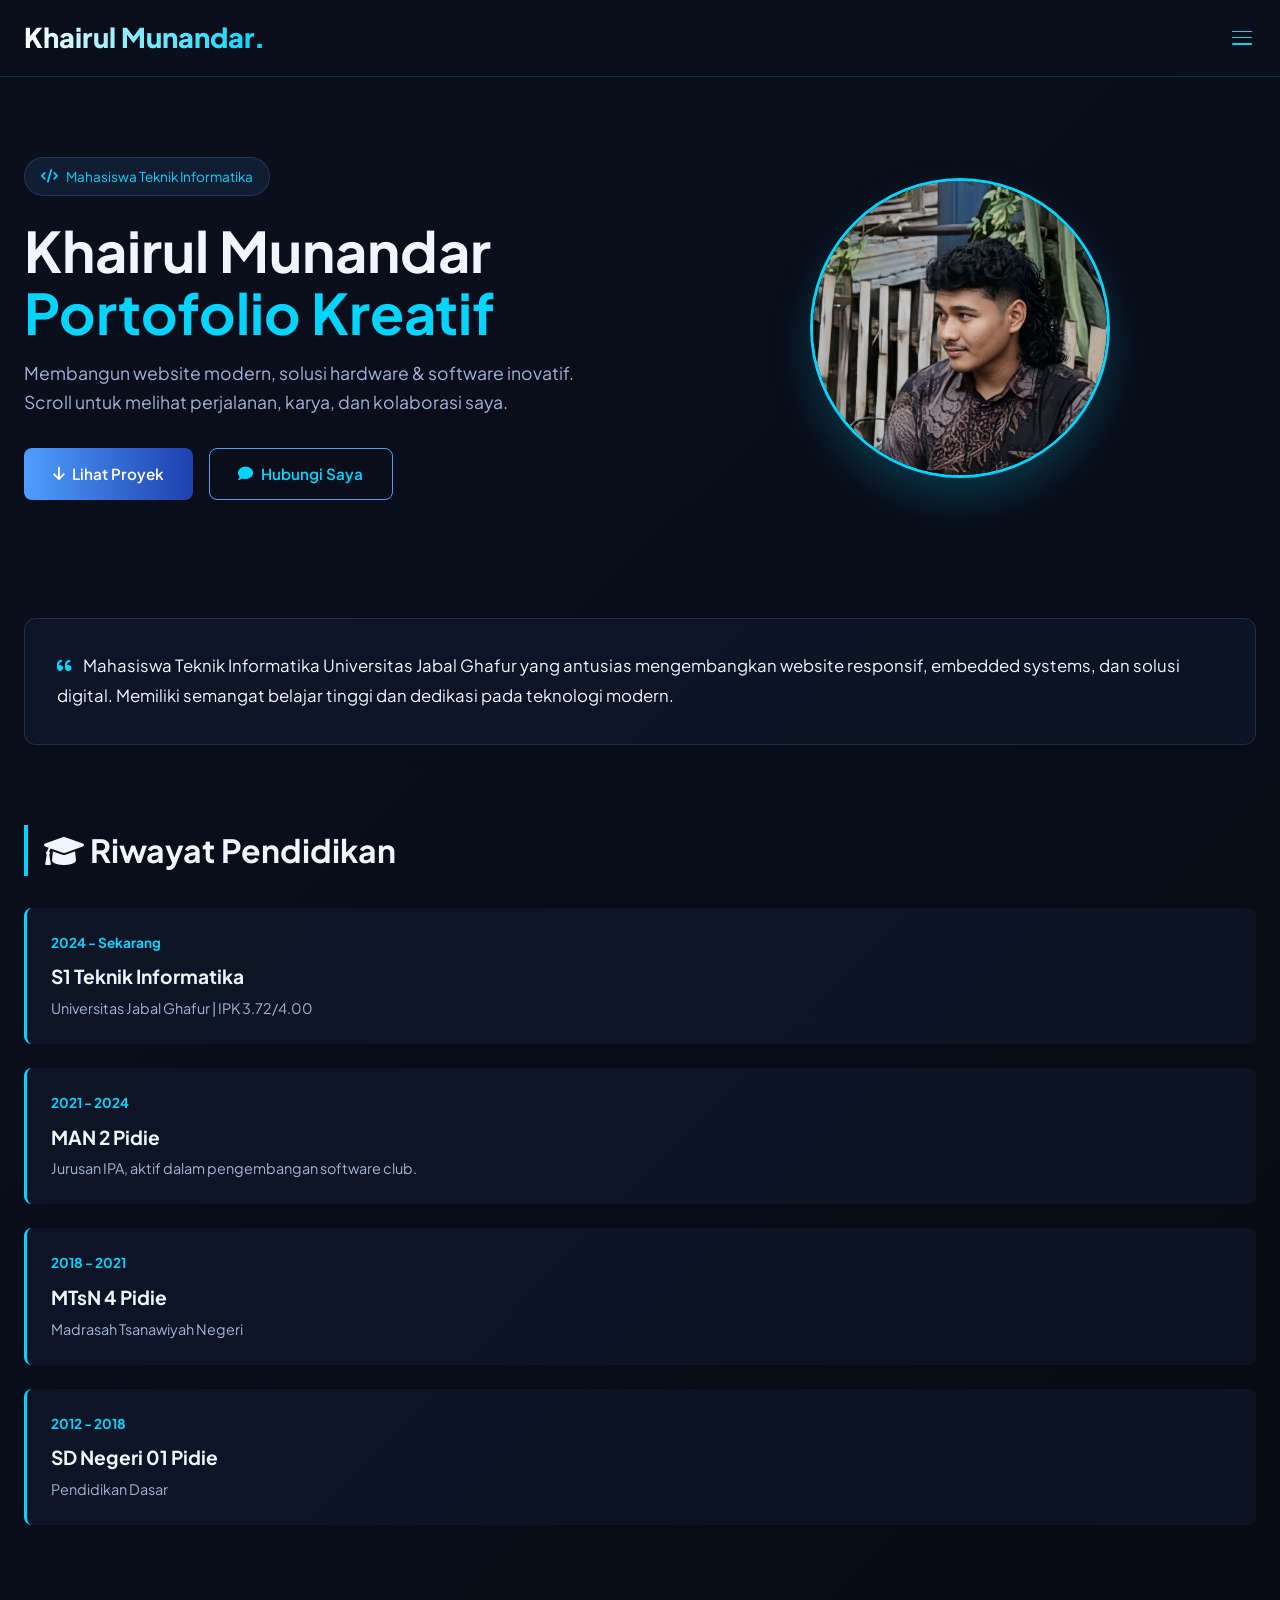
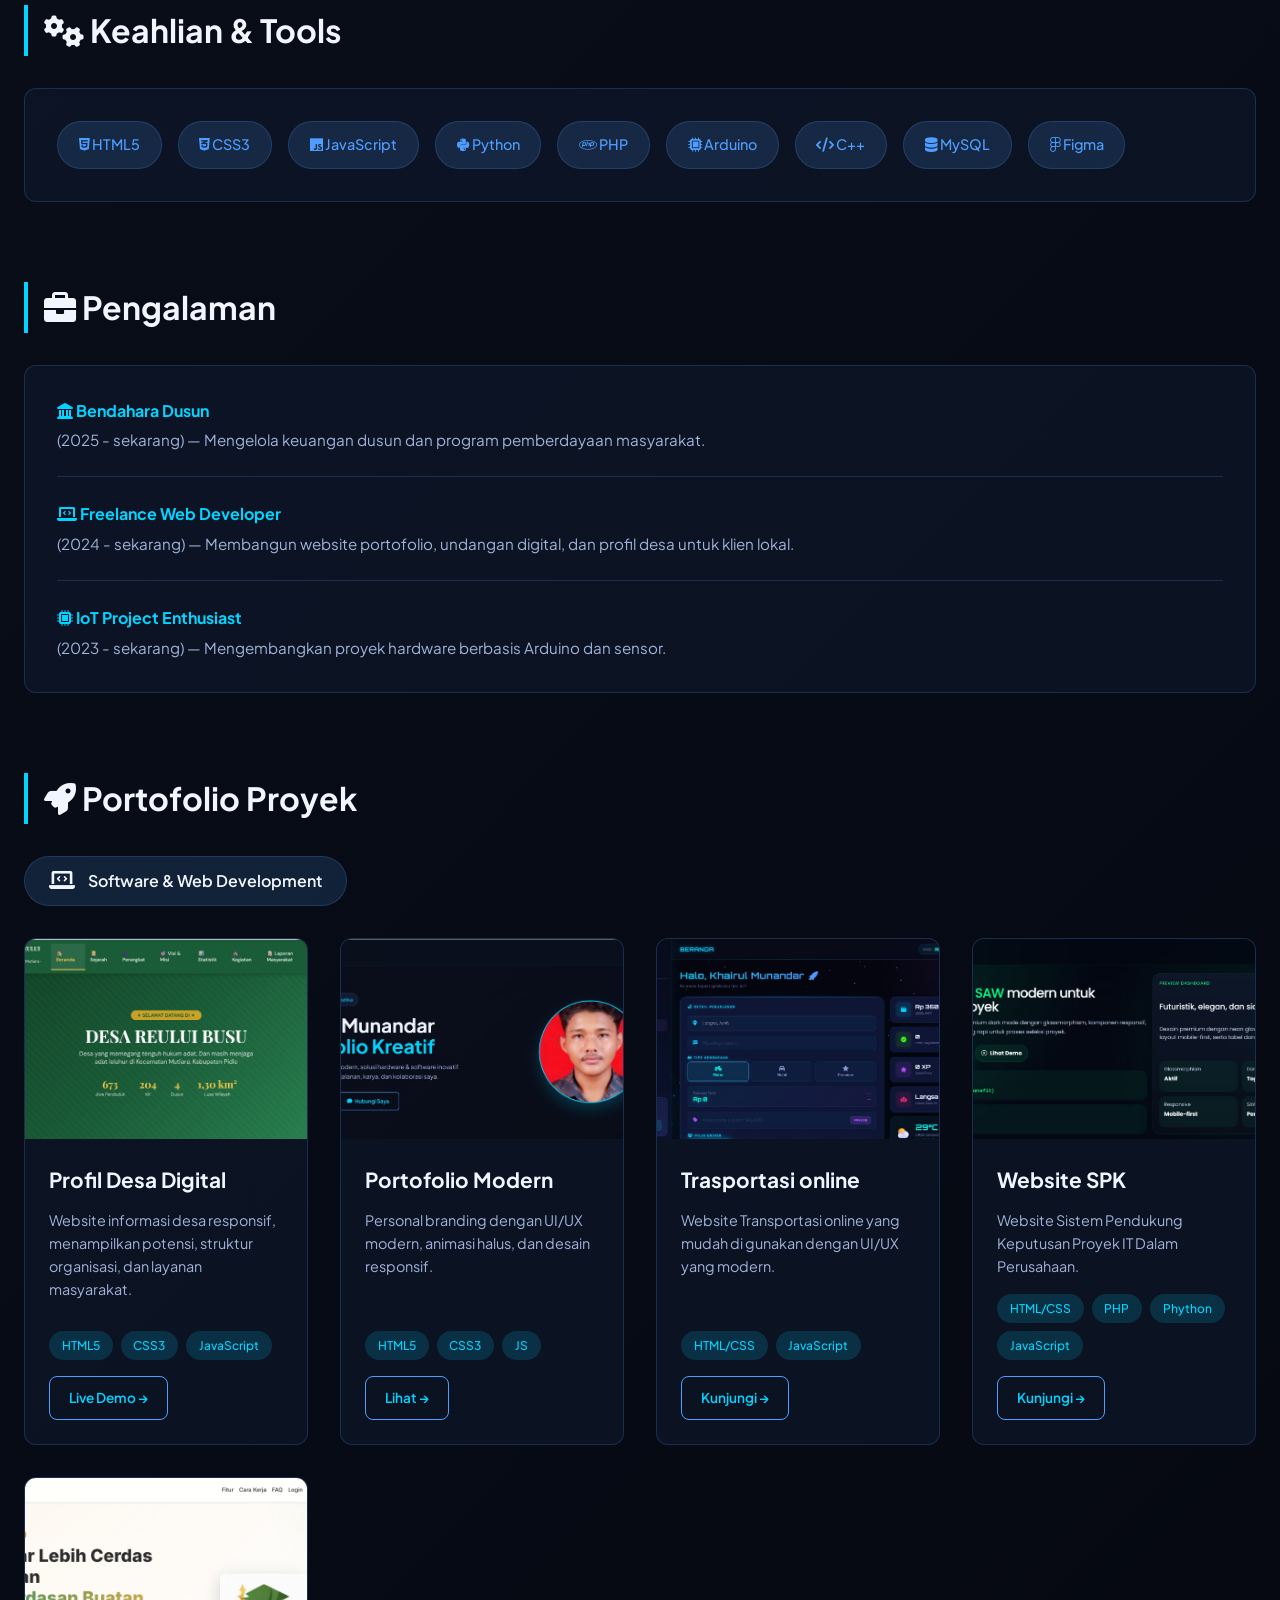
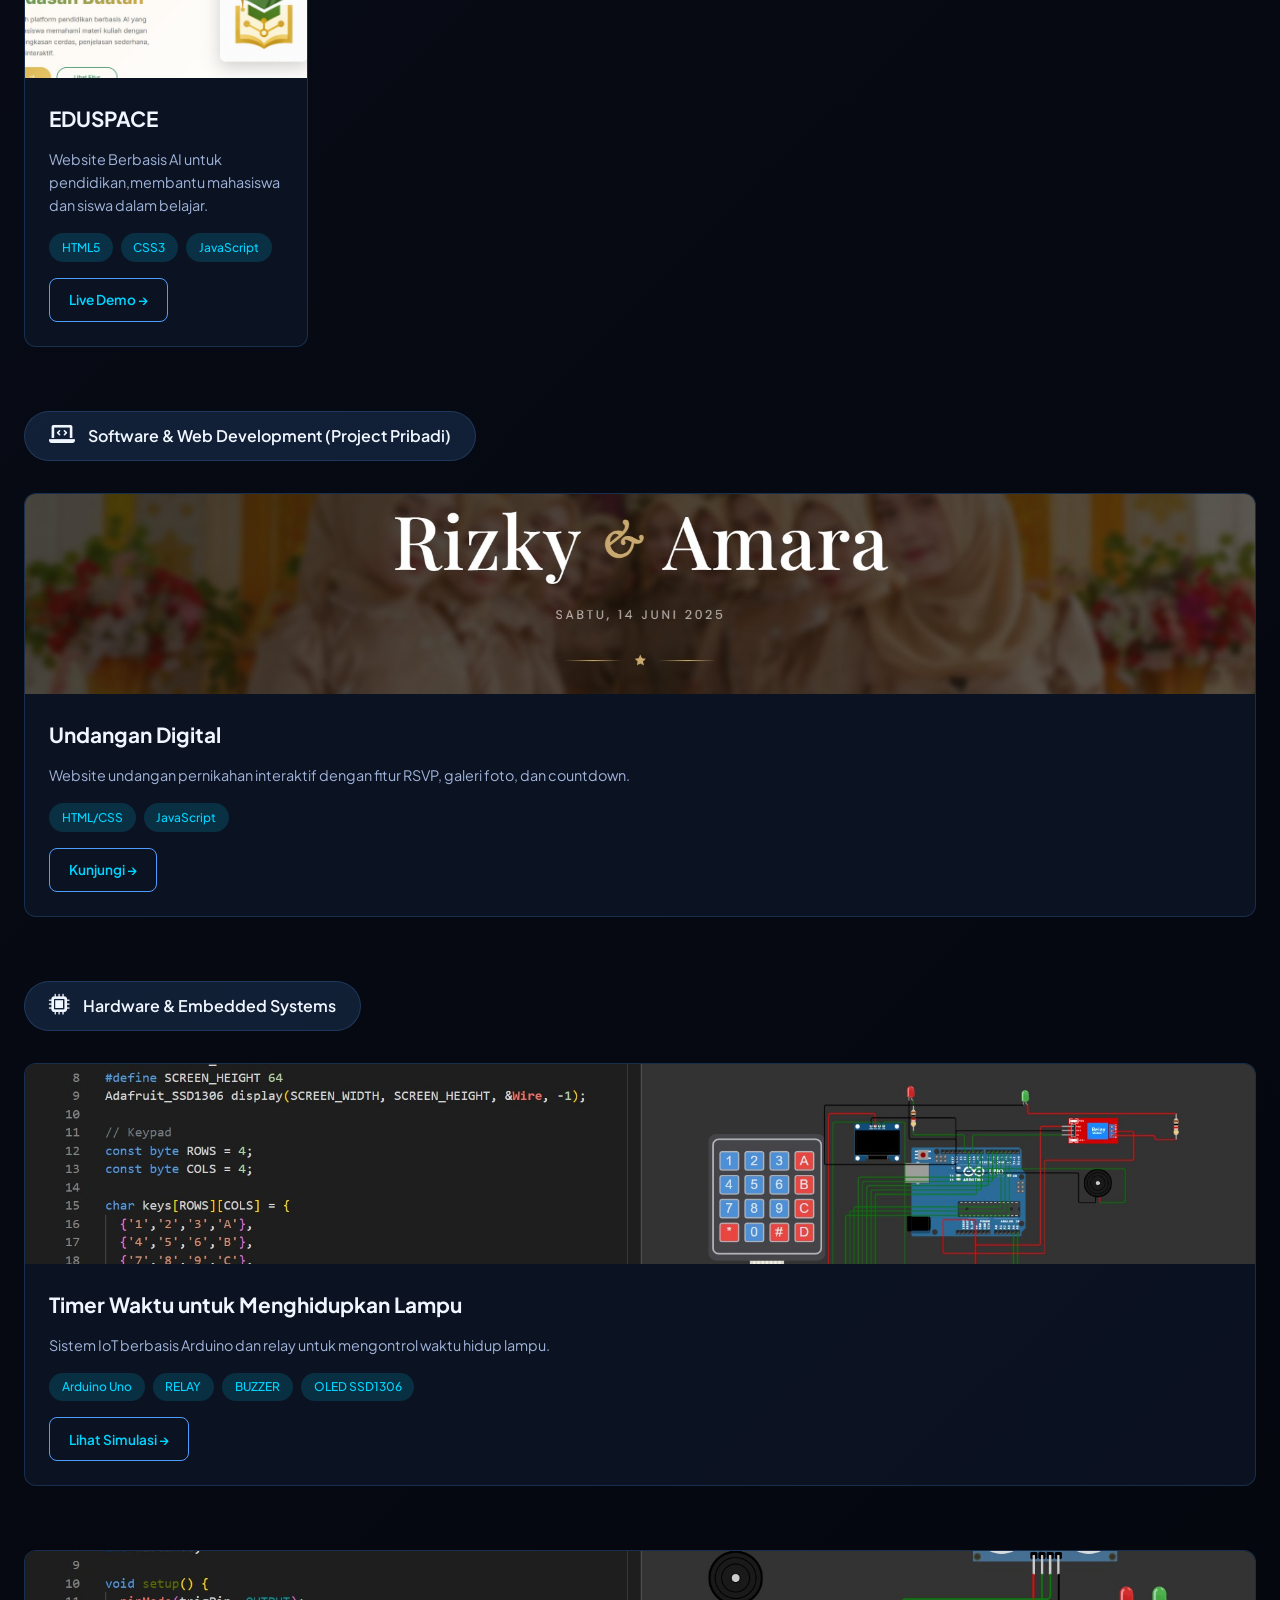
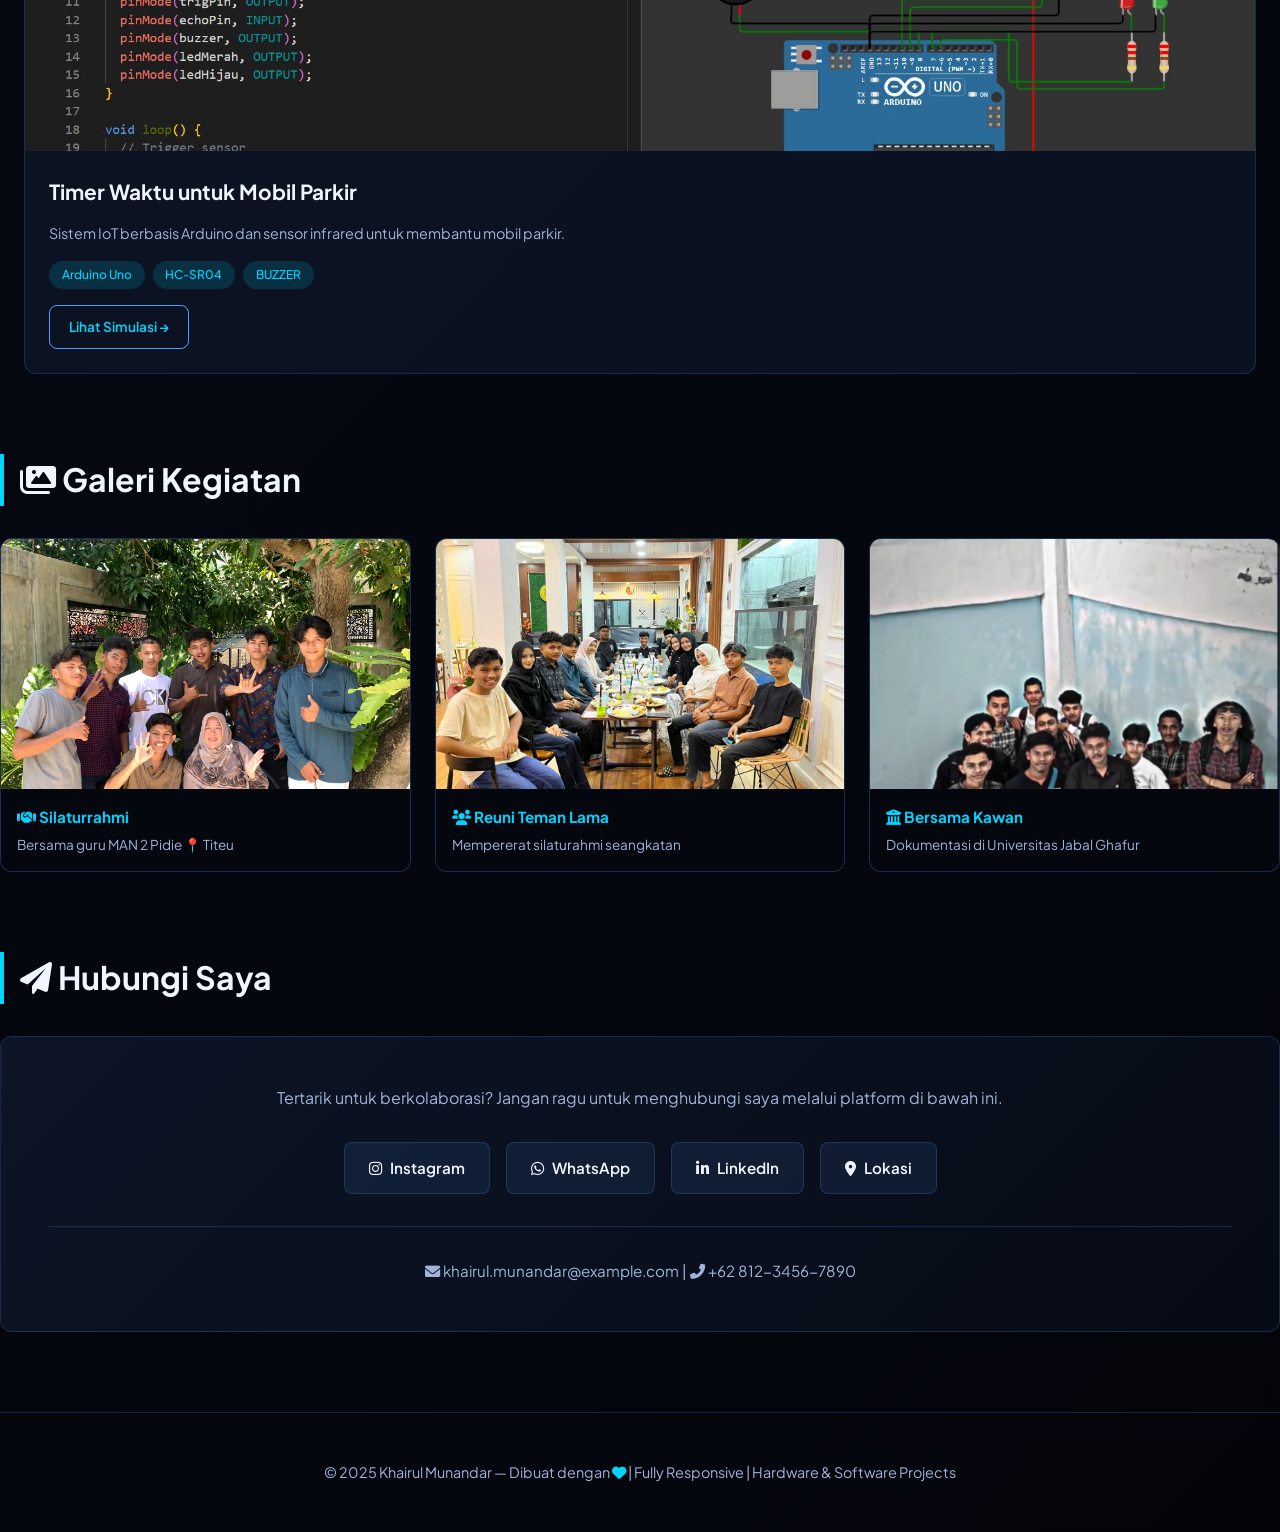
==== commit 39532dbc: "Update index.html" ====
--- a/index.html
+++ b/index.html
@@ -128,7 +128,7 @@
     </div>
     <div class="hero-avatar">
       <div class="avatar-frame">
-        <img src="foto.jpg" alt="Khairul Munandar">
+        <img src="foto.jpeg" alt="Khairul Munandar">
       </div>
     </div>
   </section>
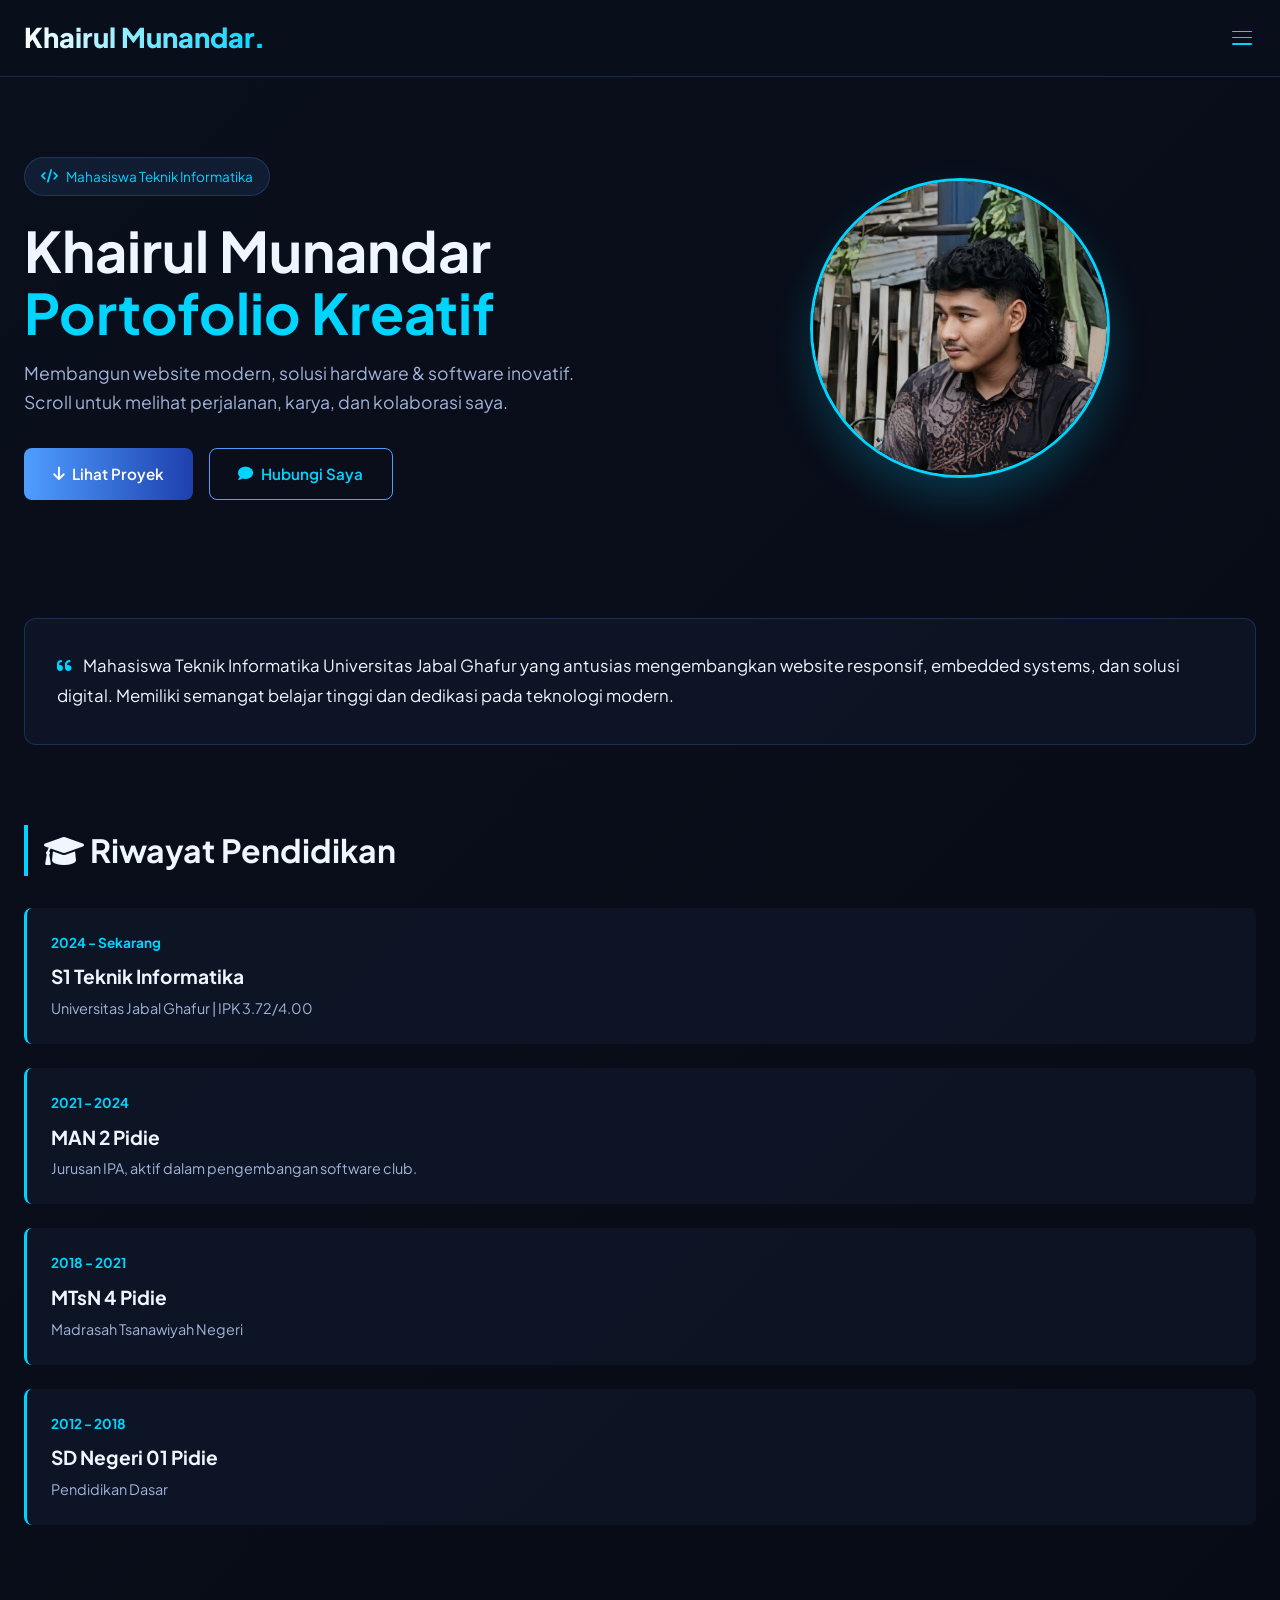
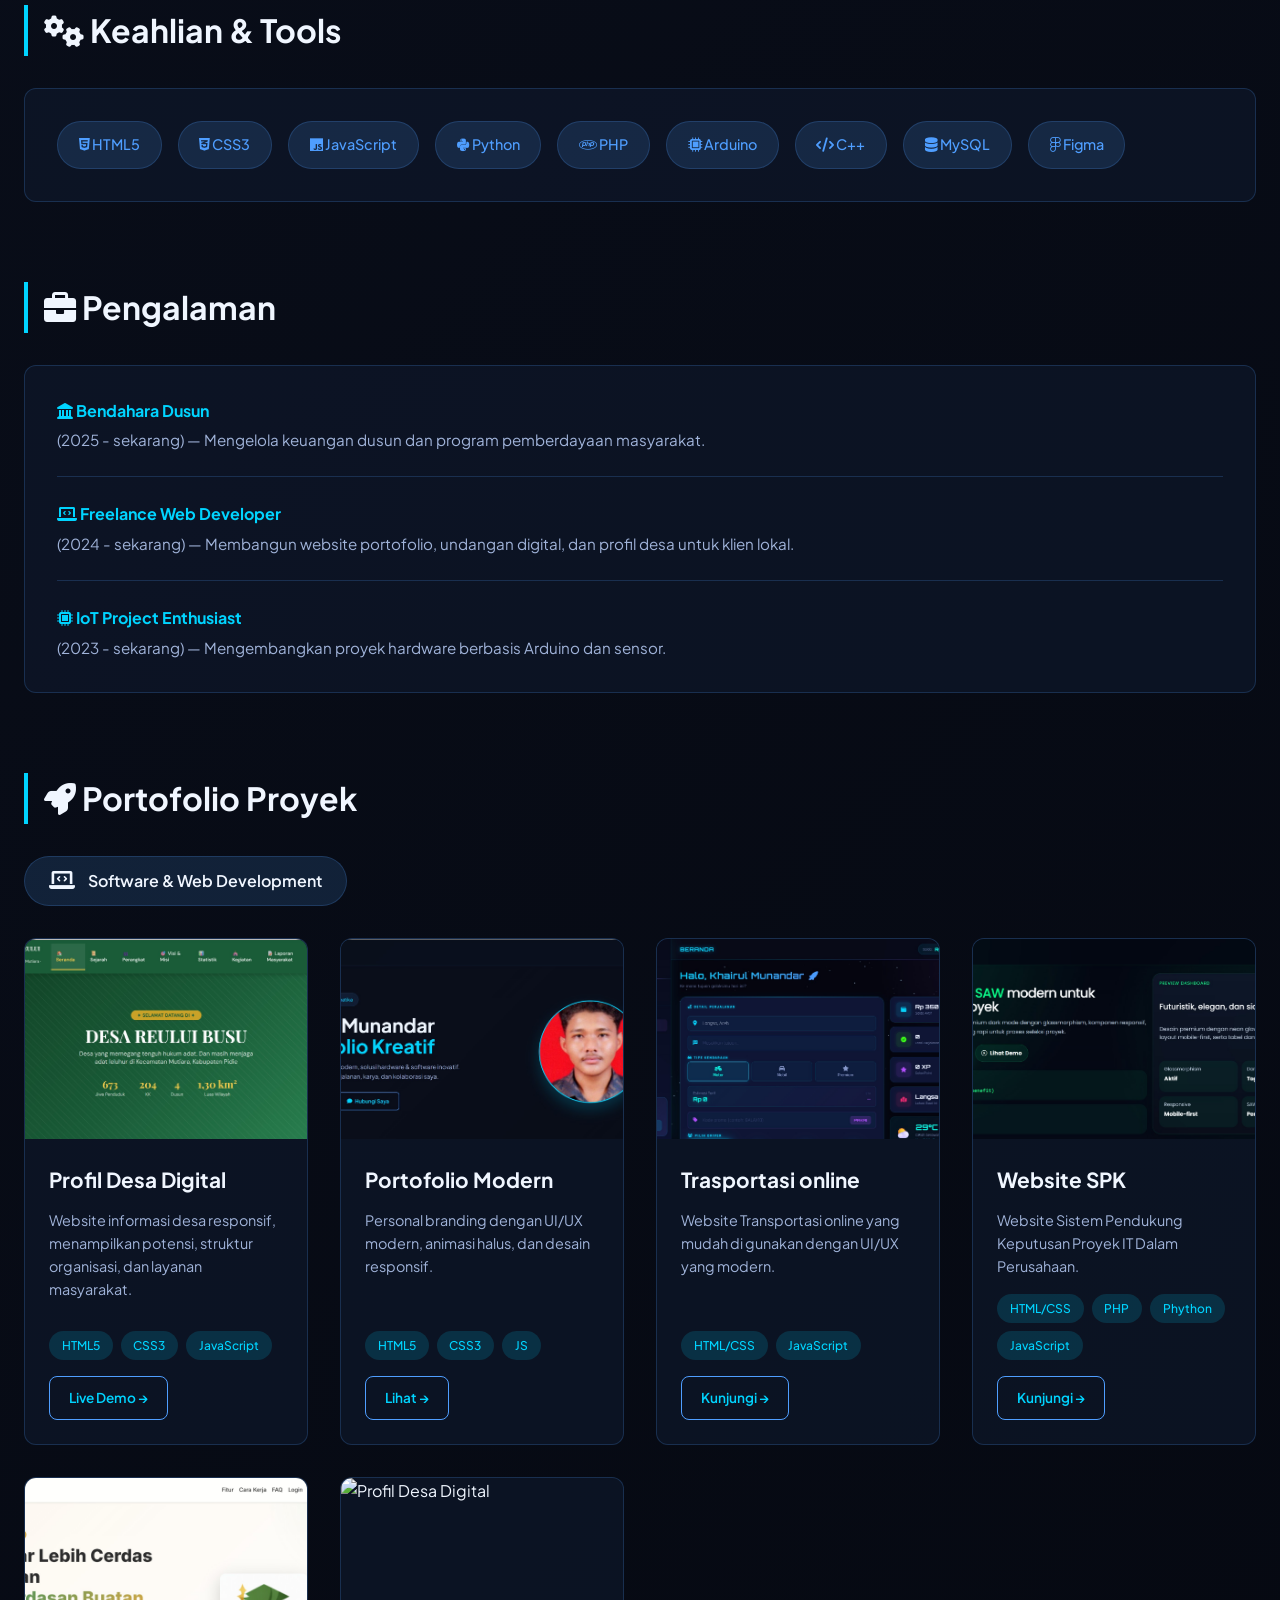
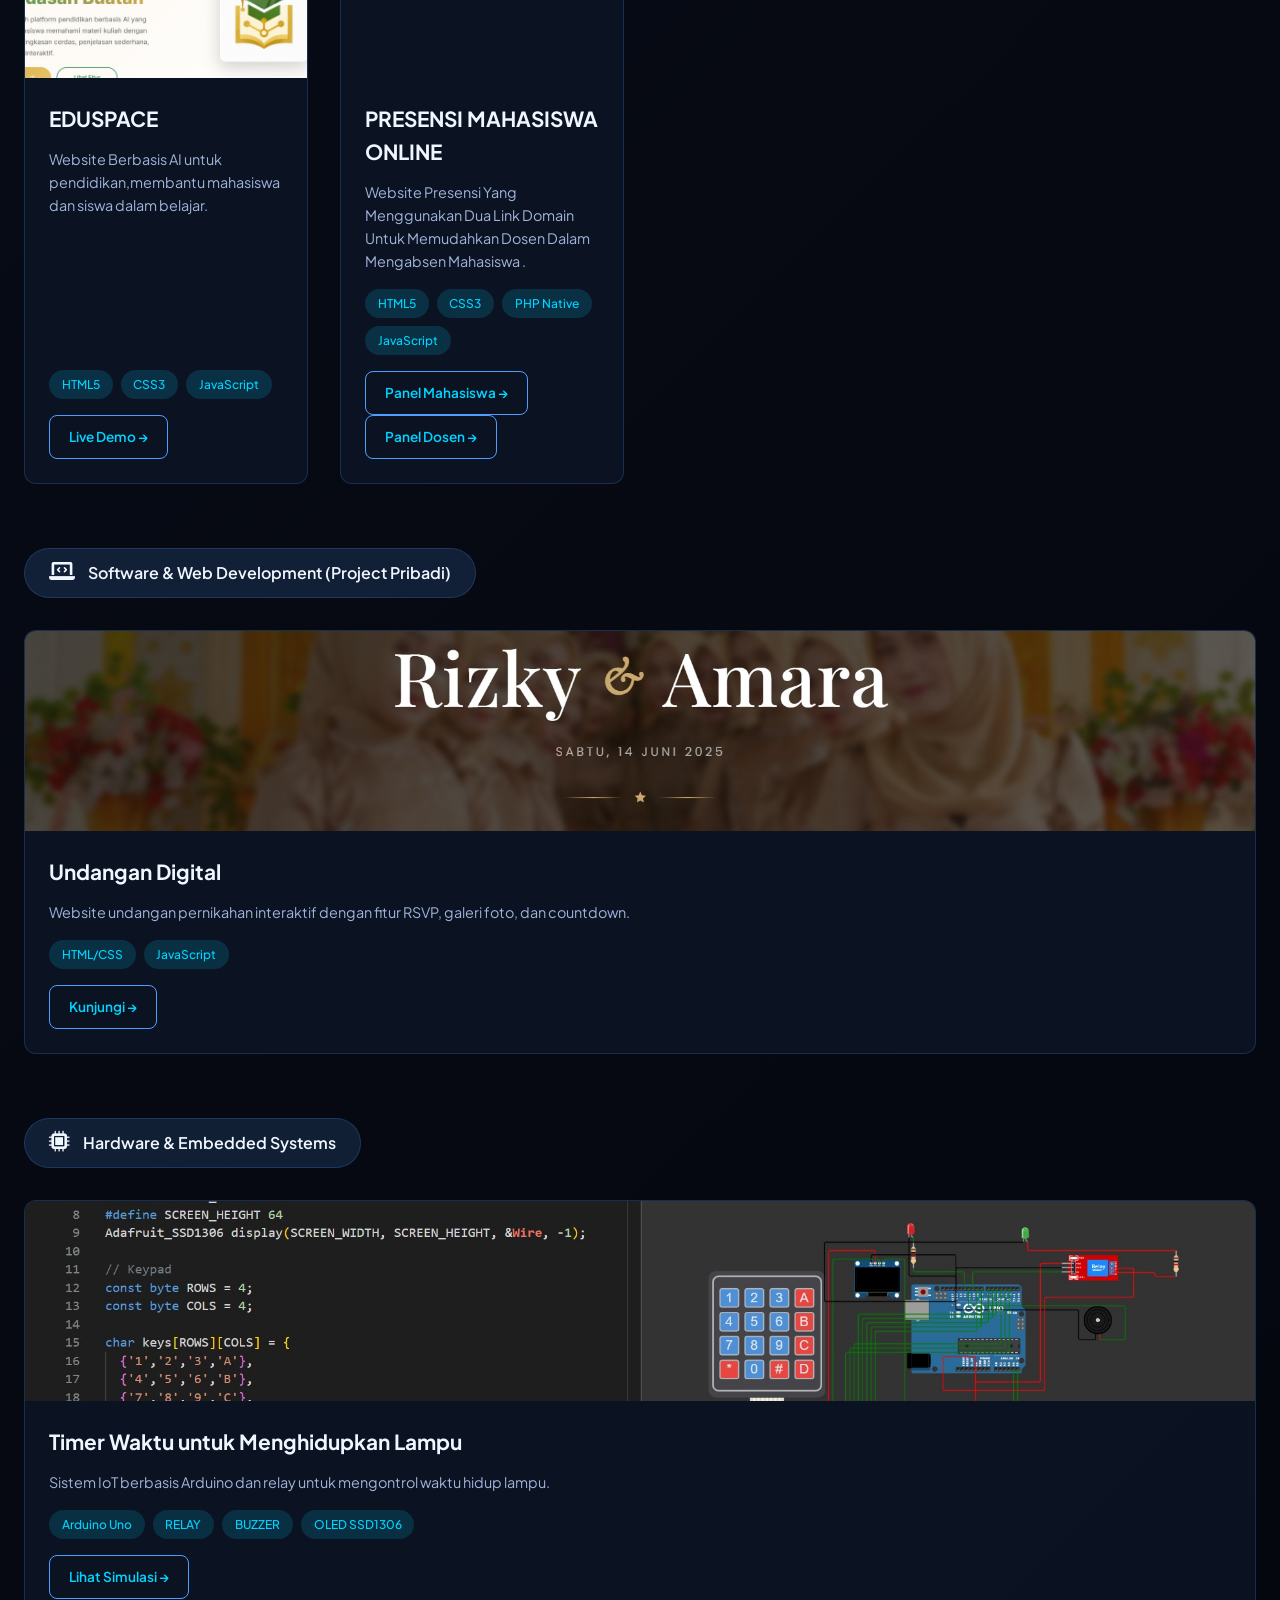
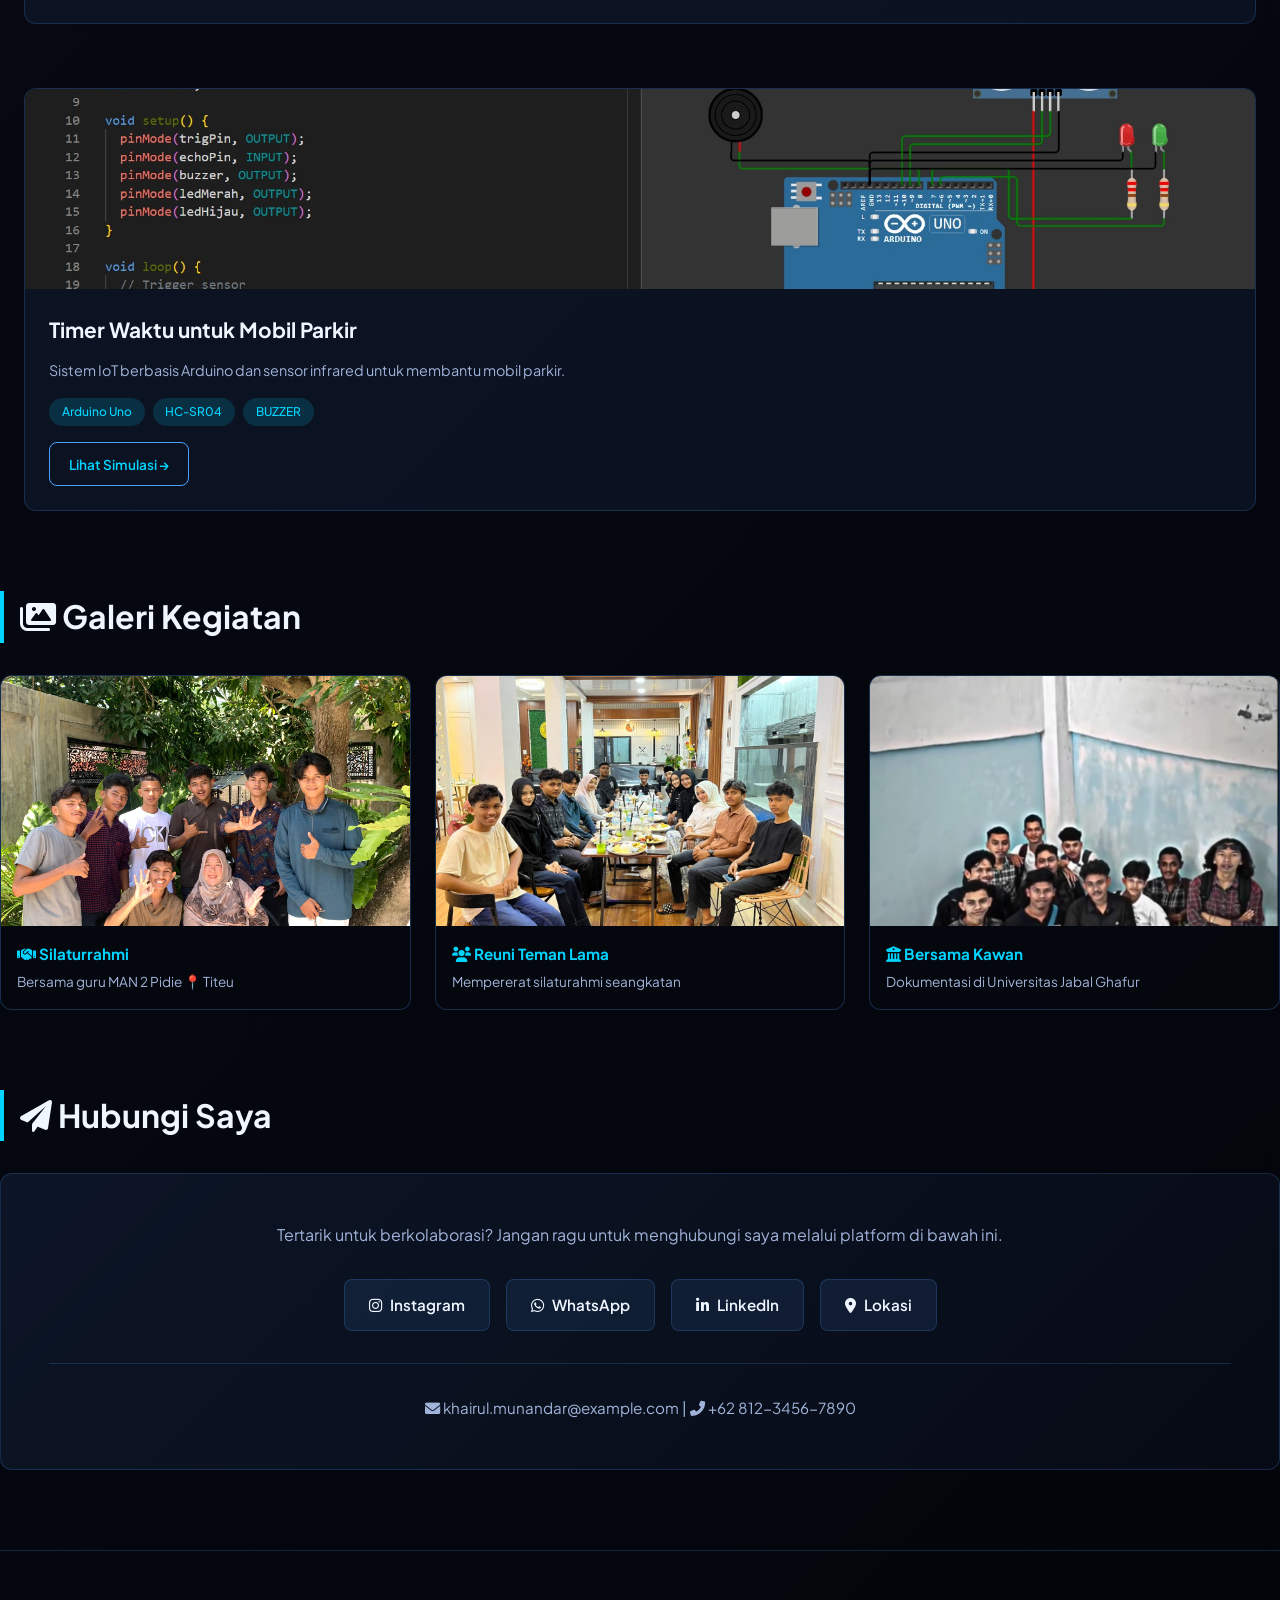
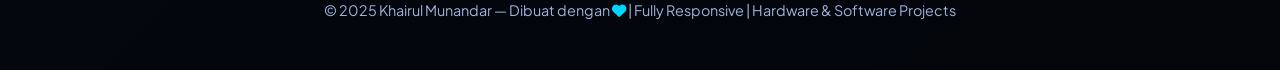
==== commit 78010381: "Update index.html" ====
--- a/index.html
+++ b/index.html
@@ -174,7 +174,8 @@
       <div class="project-card"><img src="img_project/portofolio.jpg" alt="Portofolio Modern" class="project-image"><div class="project-content"><h3>Portofolio Modern</h3><p>Personal branding dengan UI/UX modern, animasi halus, dan desain responsif.</p><div class="tech-stack"><span class="tech-tag">HTML5</span><span class="tech-tag">CSS3</span><span class="tech-tag">JS</span></div><a href="https://khairulmunandar.github.io/bio-data/" target="_blank" class="btn btn-outline" style="width: fit-content; padding: 0.5rem 1.2rem; font-size: 0.85rem;">Lihat →</a></div></div>
       <div class="project-card"><img src="img_project/ojol.jpg" alt="Undangan Digital" class="project-image"><div class="project-content"><h3>Trasportasi online</h3><p>Website Transportasi online yang mudah di gunakan dengan UI/UX yang modern.</p><div class="tech-stack"><span class="tech-tag">HTML/CSS</span><span class="tech-tag">JavaScript</span></div><a href="https://khairulmunandar.github.io/transportasi_antar_univers/" target="_blank" class="btn btn-outline" style="width: fit-content; padding: 0.5rem 1.2rem; font-size: 0.85rem;">Kunjungi →</a></div></div>
       <div class="project-card"><img src="img_project/SPK.jpg" alt="Undangan Digital" class="project-image"><div class="project-content"><h3>Website SPK</h3><p>Website Sistem Pendukung Keputusan Proyek IT Dalam Perusahaan.</p><div class="tech-stack"><span class="tech-tag">HTML/CSS</span><span class="tech-tag">PHP</span><span class="tech-tag">Phython</span><span class="tech-tag">JavaScript</span></div><a href="https://spkweb.lovestoblog.com/?i=1" target="_blank" class="btn btn-outline" style="width: fit-content; padding: 0.5rem 1.2rem; font-size: 0.85rem;">Kunjungi →</a></div></div>
-      <div class="project-card"><img src="img_project/eduspace.jpg" alt="Profil Desa Digital" class="project-image"><div class="project-content"><h3>EDUSPACE</h3><p>Website Berbasis AI untuk pendidikan,membantu mahasiswa dan siswa dalam belajar.</p><div class="tech-stack"><span class="tech-tag">HTML5</span><span class="tech-tag">CSS3</span><span class="tech-tag">JavaScript</span></div><a href="https://web-eduspace.kesug.com/" target="_blank" class="btn btn-outline" style="width: fit-content; padding: 0.5rem 1.2rem; font-size: 0.85rem;">Live Demo →</a></div></div>
+      <div class="project-card"><img src="img_project/eduspace.jpg" alt="Profil Desa Digital" class="project-image"><div class="project-content"><h3>EDUSPACE</h3><p>Website Berbasis AI untuk pendidikan,membantu mahasiswa dan siswa dalam belajar.</p><div class="tech-stack"><span class="tech-tag">HTML5</span><span class="tech-tag">CSS3</span><span class="tech-tag">JavaScript</span></div><a href="https://eduspace-beta.kesug.com/index.php" target="_blank" class="btn btn-outline" style="width: fit-content; padding: 0.5rem 1.2rem; font-size: 0.85rem;">Live Demo →</a></div></div>
+            <div class="project-card"><img src="img_project/presensi.jpg" alt="Profil Desa Digital" class="project-image"><div class="project-content"><h3>PRESENSI MAHASISWA ONLINE</h3><p>Website Presensi Yang Menggunakan Dua Link Domain Untuk Memudahkan Dosen Dalam Mengabsen Mahasiswa .</p><div class="tech-stack"><span class="tech-tag">HTML5</span><span class="tech-tag">CSS3</span><span class="tech-tag">PHP Native</span><span class="tech-tag">JavaScript</span></div><a href="https://mahasigma.42web.io/?i=1" target="_blank" class="btn btn-outline" style="width: fit-content; padding: 0.5rem 1.2rem; font-size: 0.85rem;">Panel Mahasiswa →</a><a href="https://presensi-rpl.42web.io/" target="_blank" class="btn btn-outline" style="width: fit-content; padding: 0.5rem 1.2rem; font-size: 0.85rem;">Panel Dosen →</a></div></div>
     </div>
 
         <div class="category-badge"><i class="fas fa-laptop-code" style="font-size: 1.3rem;"></i> Software & Web Development (Project Pribadi)</div>
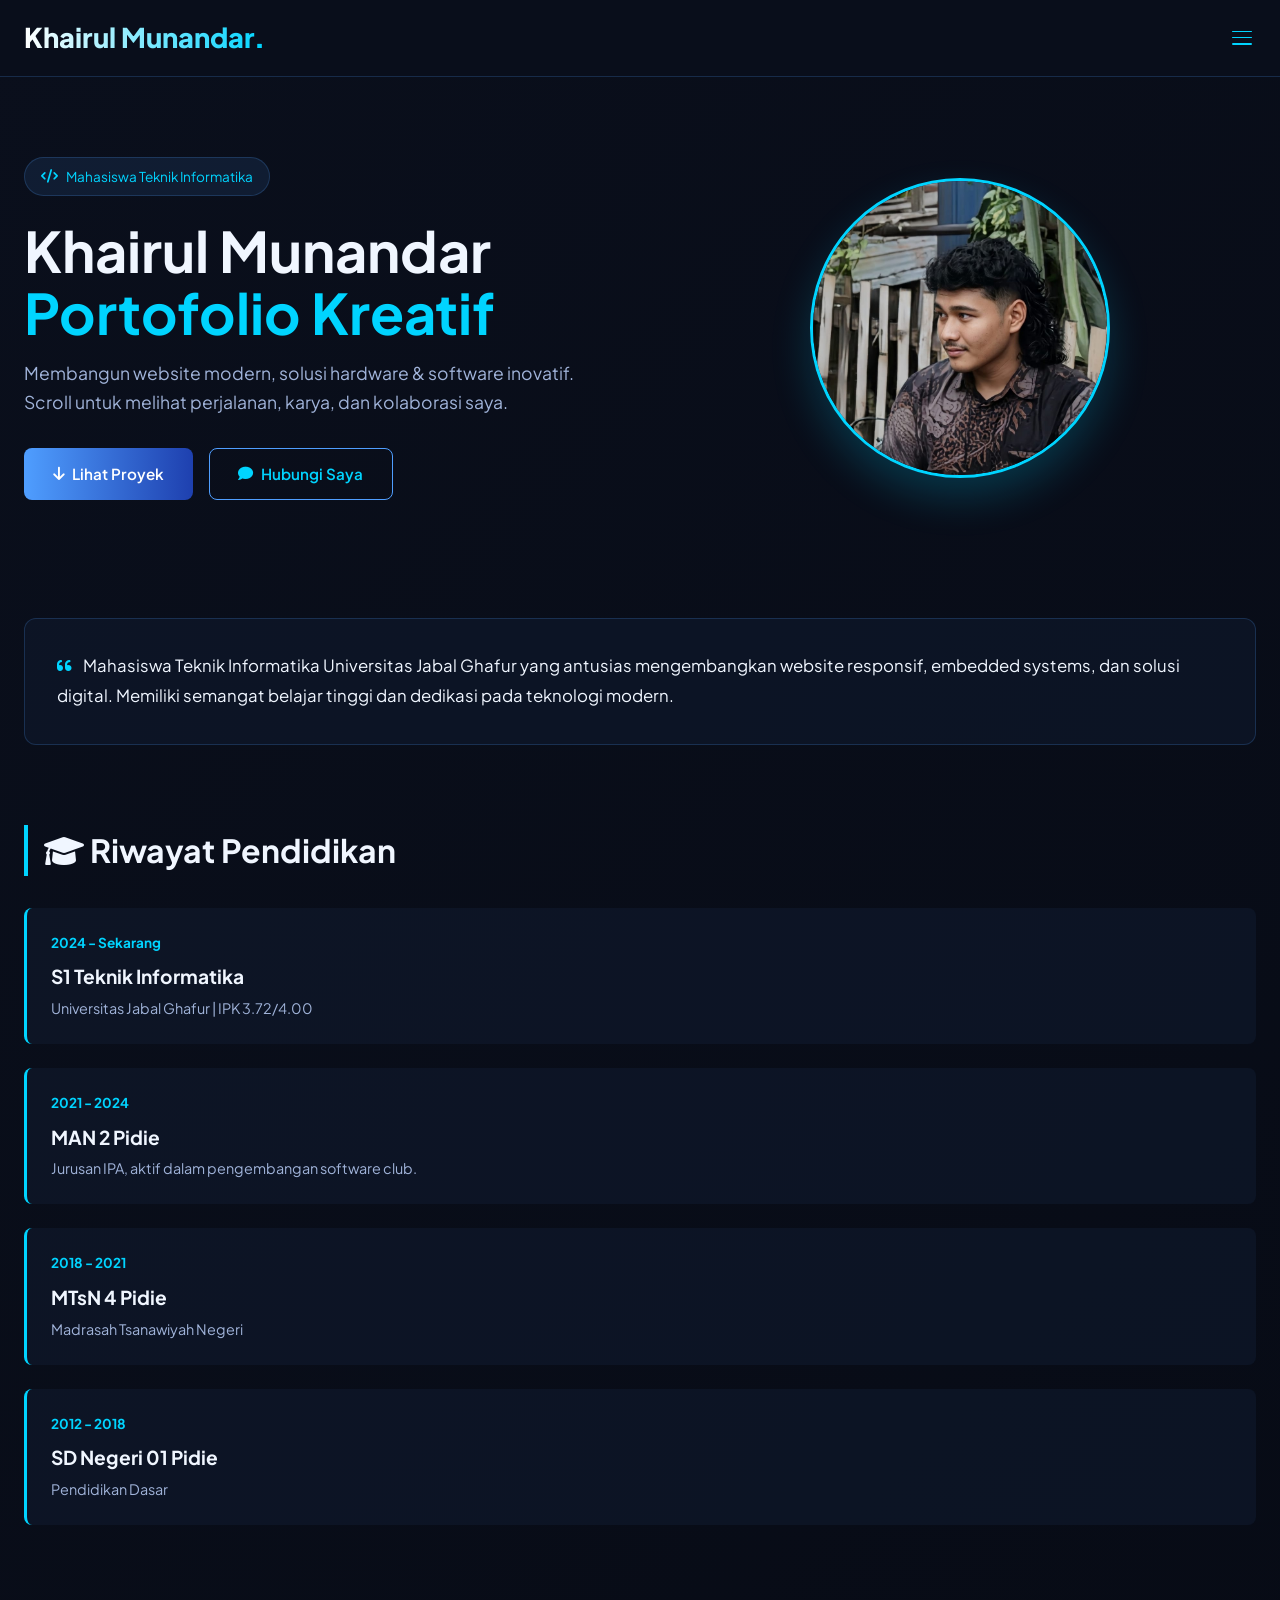
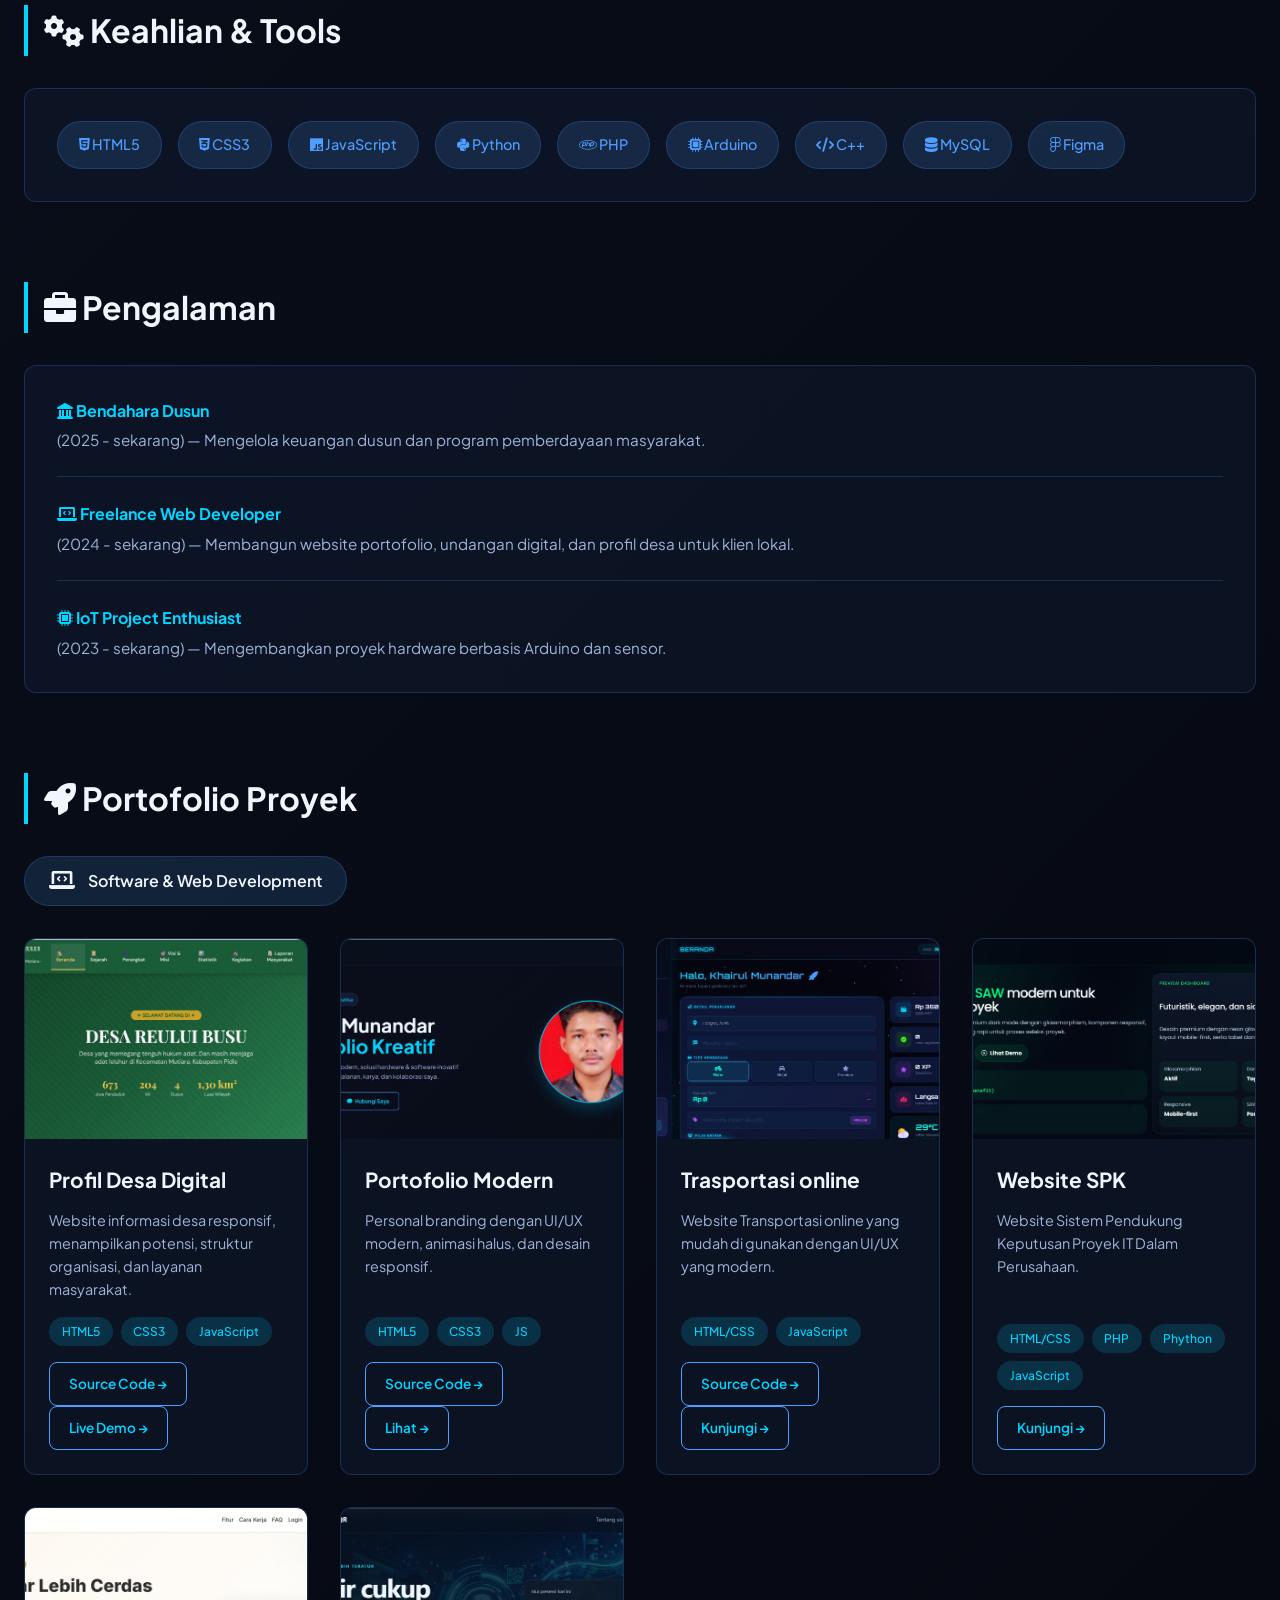
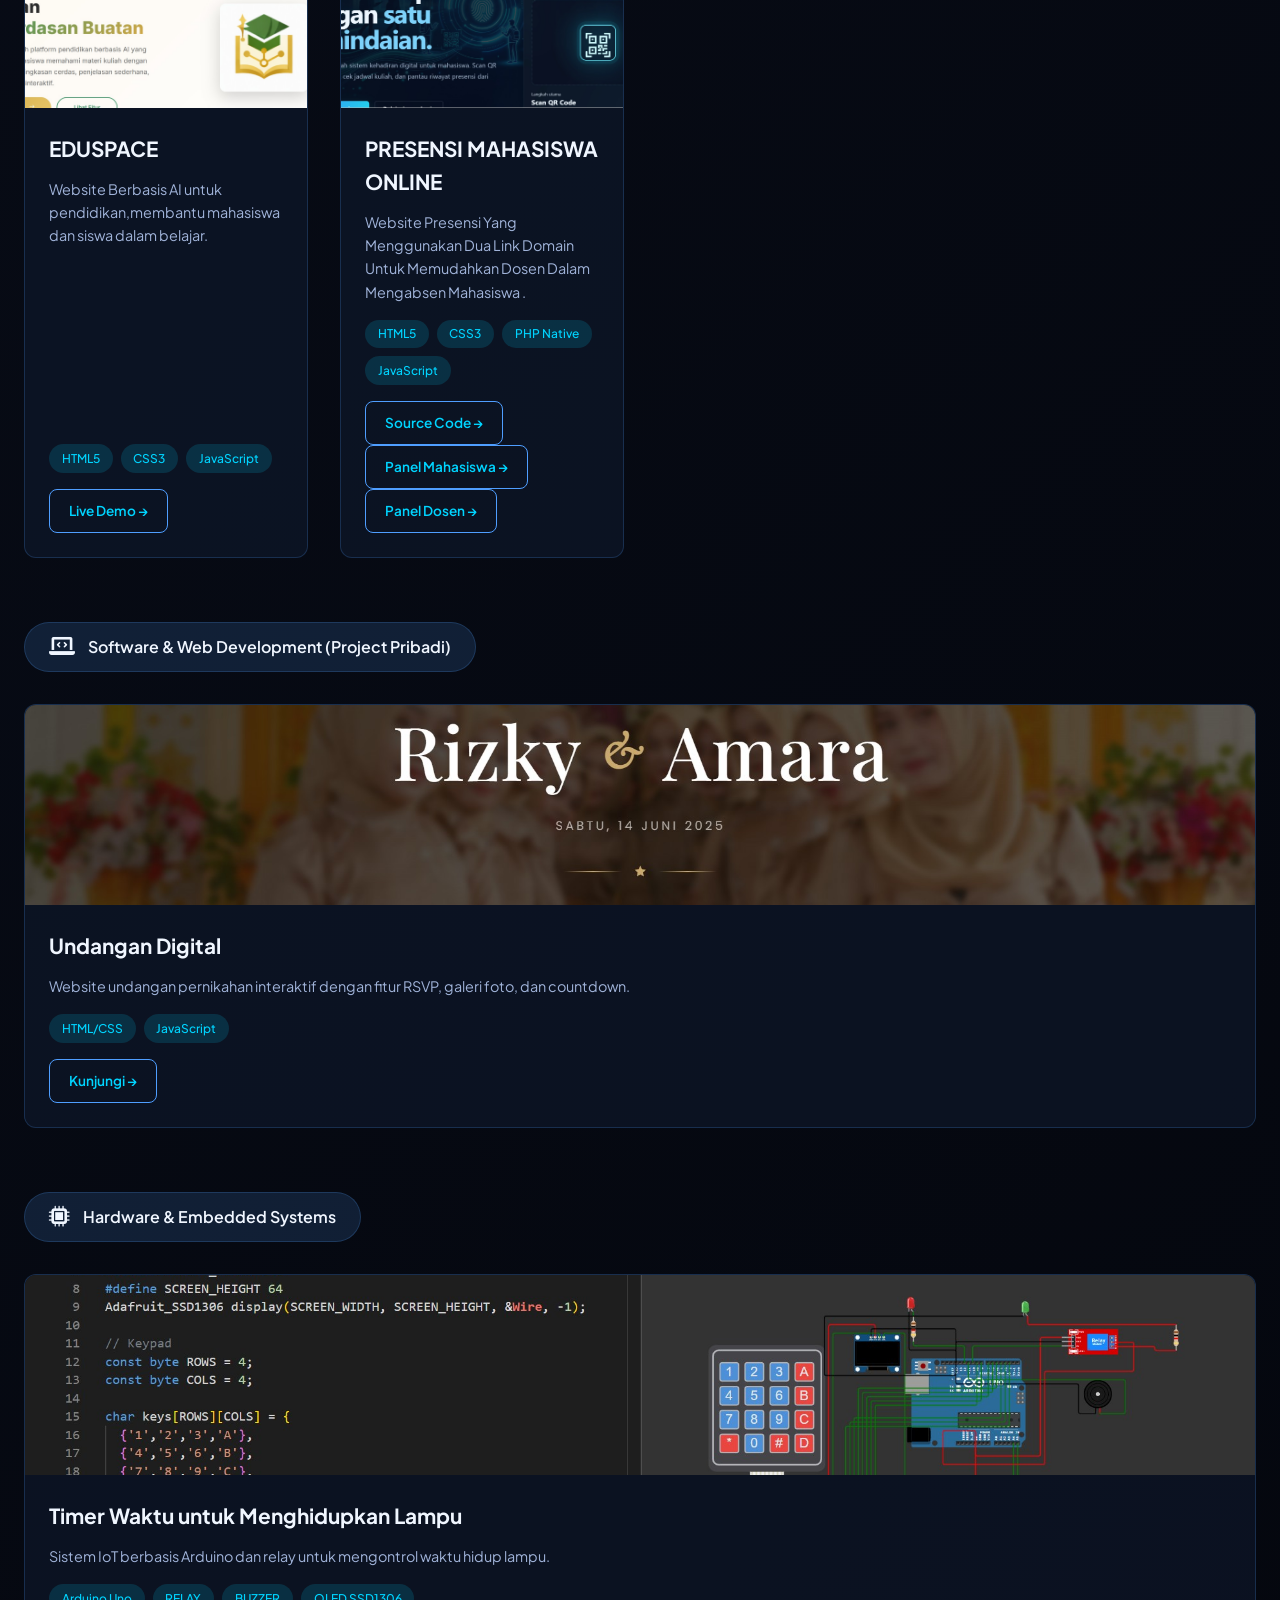
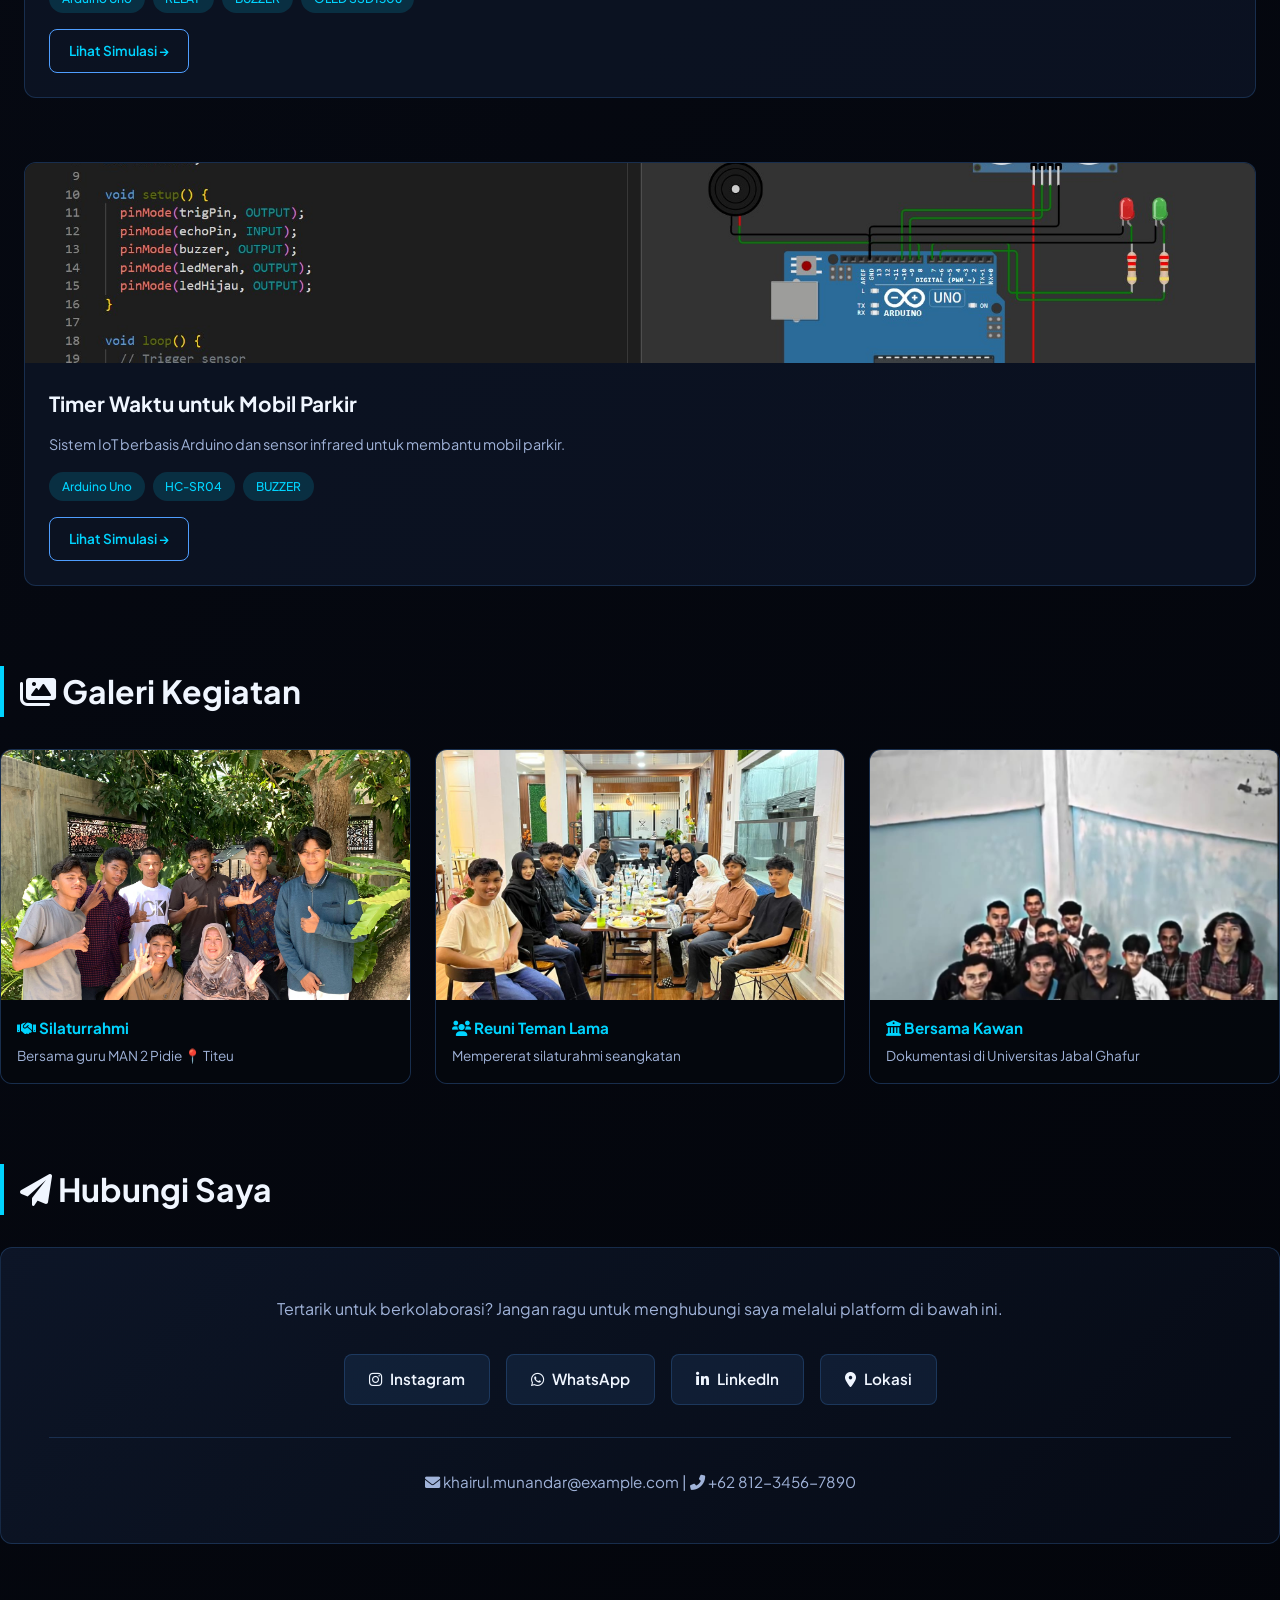
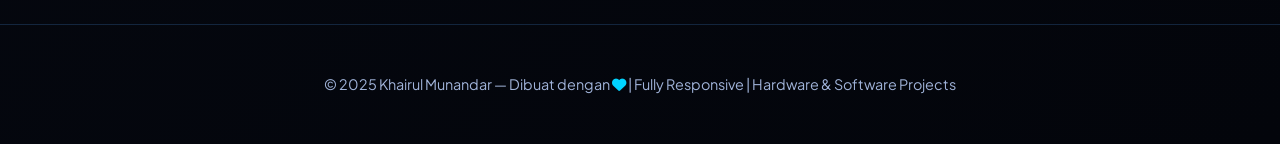
==== commit 34788e4b: "Update index.html" ====
--- a/index.html
+++ b/index.html
@@ -170,12 +170,12 @@
     <h2 class="section-title"><i class="fas fa-rocket"></i> Portofolio Proyek</h2>
     <div class="category-badge"><i class="fas fa-laptop-code" style="font-size: 1.3rem;"></i> Software & Web Development</div>
     <div class="project-grid">
-      <div class="project-card"><img src="img_project/desa.jpg" alt="Profil Desa Digital" class="project-image"><div class="project-content"><h3>Profil Desa Digital</h3><p>Website informasi desa responsif, menampilkan potensi, struktur organisasi, dan layanan masyarakat.</p><div class="tech-stack"><span class="tech-tag">HTML5</span><span class="tech-tag">CSS3</span><span class="tech-tag">JavaScript</span></div><a href="https://khairulmunandar.github.io/profil-desa/" target="_blank" class="btn btn-outline" style="width: fit-content; padding: 0.5rem 1.2rem; font-size: 0.85rem;">Live Demo →</a></div></div>
-      <div class="project-card"><img src="img_project/portofolio.jpg" alt="Portofolio Modern" class="project-image"><div class="project-content"><h3>Portofolio Modern</h3><p>Personal branding dengan UI/UX modern, animasi halus, dan desain responsif.</p><div class="tech-stack"><span class="tech-tag">HTML5</span><span class="tech-tag">CSS3</span><span class="tech-tag">JS</span></div><a href="https://khairulmunandar.github.io/bio-data/" target="_blank" class="btn btn-outline" style="width: fit-content; padding: 0.5rem 1.2rem; font-size: 0.85rem;">Lihat →</a></div></div>
-      <div class="project-card"><img src="img_project/ojol.jpg" alt="Undangan Digital" class="project-image"><div class="project-content"><h3>Trasportasi online</h3><p>Website Transportasi online yang mudah di gunakan dengan UI/UX yang modern.</p><div class="tech-stack"><span class="tech-tag">HTML/CSS</span><span class="tech-tag">JavaScript</span></div><a href="https://khairulmunandar.github.io/transportasi_antar_univers/" target="_blank" class="btn btn-outline" style="width: fit-content; padding: 0.5rem 1.2rem; font-size: 0.85rem;">Kunjungi →</a></div></div>
+      <div class="project-card"><img src="img_project/desa.jpg" alt="Profil Desa Digital" class="project-image"><div class="project-content"><h3>Profil Desa Digital</h3><p>Website informasi desa responsif, menampilkan potensi, struktur organisasi, dan layanan masyarakat.</p><div class="tech-stack"><span class="tech-tag">HTML5</span><span class="tech-tag">CSS3</span><span class="tech-tag">JavaScript</span></div><a href="https://github.com/khairulmunandar/profil-desa" target="_blank" class="btn btn-outline" style="width: fit-content; padding: 0.5rem 1.2rem; font-size: 0.85rem;">Source Code →</a><a href="https://khairulmunandar.github.io/profil-desa/" target="_blank" class="btn btn-outline" style="width: fit-content; padding: 0.5rem 1.2rem; font-size: 0.85rem;">Live Demo →</a></div></div>
+      <div class="project-card"><img src="img_project/portofolio.jpg" alt="Portofolio Modern" class="project-image"><div class="project-content"><h3>Portofolio Modern</h3><p>Personal branding dengan UI/UX modern, animasi halus, dan desain responsif.</p><div class="tech-stack"><span class="tech-tag">HTML5</span><span class="tech-tag">CSS3</span><span class="tech-tag">JS</span></div><a href="https://github.com/khairulmunandar/bio-data" target="_blank" class="btn btn-outline" style="width: fit-content; padding: 0.5rem 1.2rem; font-size: 0.85rem;">Source Code →</a><a href="https://khairulmunandar.github.io/bio-data/" target="_blank" class="btn btn-outline" style="width: fit-content; padding: 0.5rem 1.2rem; font-size: 0.85rem;">Lihat →</a></div></div>
+      <div class="project-card"><img src="img_project/ojol.jpg" alt="Undangan Digital" class="project-image"><div class="project-content"><h3>Trasportasi online</h3><p>Website Transportasi online yang mudah di gunakan dengan UI/UX yang modern.</p><div class="tech-stack"><span class="tech-tag">HTML/CSS</span><span class="tech-tag">JavaScript</span></div><a href="https://github.com/khairulmunandar/transportasi_antar_univers" target="_blank" class="btn btn-outline" style="width: fit-content; padding: 0.5rem 1.2rem; font-size: 0.85rem;">Source Code →</a><a href="https://khairulmunandar.github.io/transportasi_antar_univers/" target="_blank" class="btn btn-outline" style="width: fit-content; padding: 0.5rem 1.2rem; font-size: 0.85rem;">Kunjungi →</a></div></div>
       <div class="project-card"><img src="img_project/SPK.jpg" alt="Undangan Digital" class="project-image"><div class="project-content"><h3>Website SPK</h3><p>Website Sistem Pendukung Keputusan Proyek IT Dalam Perusahaan.</p><div class="tech-stack"><span class="tech-tag">HTML/CSS</span><span class="tech-tag">PHP</span><span class="tech-tag">Phython</span><span class="tech-tag">JavaScript</span></div><a href="https://spkweb.lovestoblog.com/?i=1" target="_blank" class="btn btn-outline" style="width: fit-content; padding: 0.5rem 1.2rem; font-size: 0.85rem;">Kunjungi →</a></div></div>
       <div class="project-card"><img src="img_project/eduspace.jpg" alt="Profil Desa Digital" class="project-image"><div class="project-content"><h3>EDUSPACE</h3><p>Website Berbasis AI untuk pendidikan,membantu mahasiswa dan siswa dalam belajar.</p><div class="tech-stack"><span class="tech-tag">HTML5</span><span class="tech-tag">CSS3</span><span class="tech-tag">JavaScript</span></div><a href="https://eduspace-beta.kesug.com/index.php" target="_blank" class="btn btn-outline" style="width: fit-content; padding: 0.5rem 1.2rem; font-size: 0.85rem;">Live Demo →</a></div></div>
-            <div class="project-card"><img src="img_project/presensi.jpg" alt="Profil Desa Digital" class="project-image"><div class="project-content"><h3>PRESENSI MAHASISWA ONLINE</h3><p>Website Presensi Yang Menggunakan Dua Link Domain Untuk Memudahkan Dosen Dalam Mengabsen Mahasiswa .</p><div class="tech-stack"><span class="tech-tag">HTML5</span><span class="tech-tag">CSS3</span><span class="tech-tag">PHP Native</span><span class="tech-tag">JavaScript</span></div><a href="https://mahasigma.42web.io/?i=1" target="_blank" class="btn btn-outline" style="width: fit-content; padding: 0.5rem 1.2rem; font-size: 0.85rem;">Panel Mahasiswa →</a><a href="https://presensi-rpl.42web.io/" target="_blank" class="btn btn-outline" style="width: fit-content; padding: 0.5rem 1.2rem; font-size: 0.85rem;">Panel Dosen →</a></div></div>
+            <div class="project-card"><img src="img_project/presensi.jpg" alt="Profil Desa Digital" class="project-image"><div class="project-content"><h3>PRESENSI MAHASISWA ONLINE</h3><p>Website Presensi Yang Menggunakan Dua Link Domain Untuk Memudahkan Dosen Dalam Mengabsen Mahasiswa .</p><div class="tech-stack"><span class="tech-tag">HTML5</span><span class="tech-tag">CSS3</span><span class="tech-tag">PHP Native</span><span class="tech-tag">JavaScript</span></div><a href="https://github.com/khairulmunandar/presensi-mahasiswa-double-domain" target="_blank" class="btn btn-outline" style="width: fit-content; padding: 0.5rem 1.2rem; font-size: 0.85rem;">Source Code →</a><a href="https://mahasigma.42web.io/?i=1" target="_blank" class="btn btn-outline" style="width: fit-content; padding: 0.5rem 1.2rem; font-size: 0.85rem;">Panel Mahasiswa →</a><a href="https://presensi-rpl.42web.io/" target="_blank" class="btn btn-outline" style="width: fit-content; padding: 0.5rem 1.2rem; font-size: 0.85rem;">Panel Dosen →</a></div></div>
     </div>
 
         <div class="category-badge"><i class="fas fa-laptop-code" style="font-size: 1.3rem;"></i> Software & Web Development (Project Pribadi)</div>
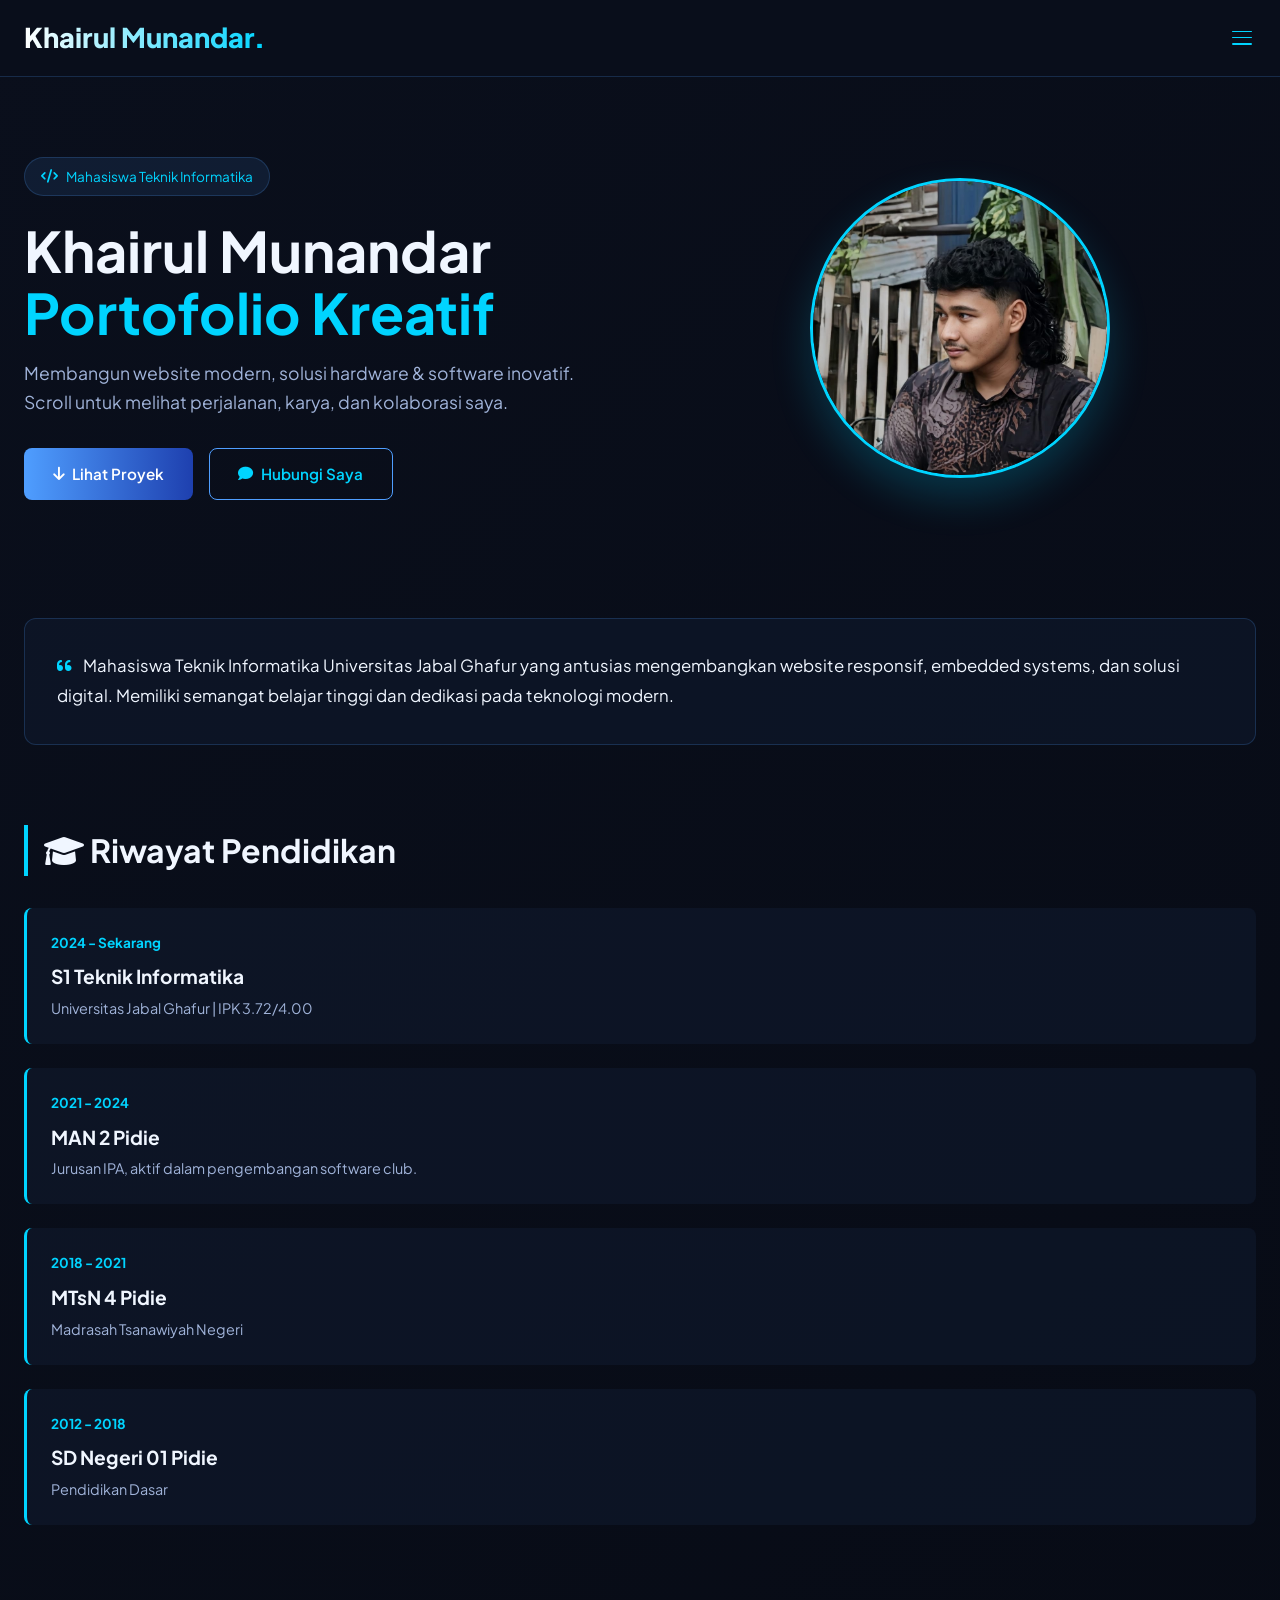
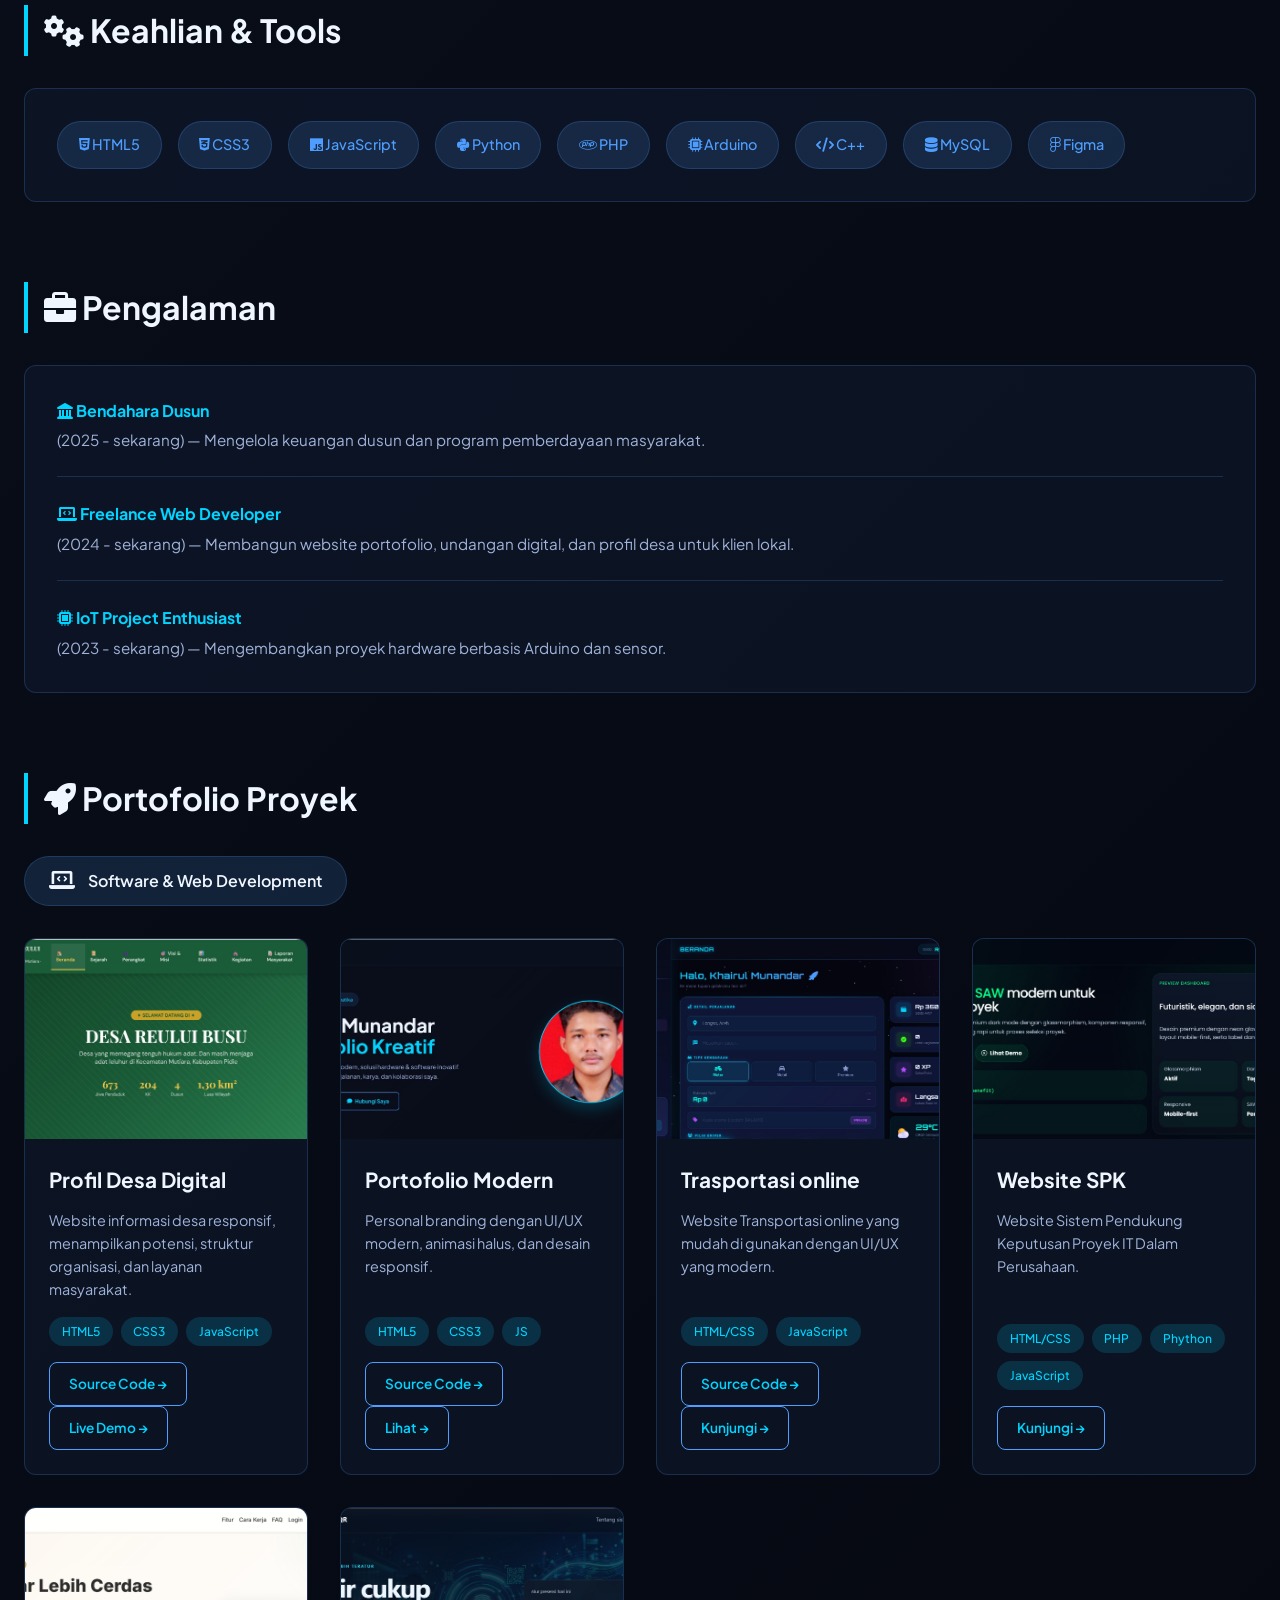
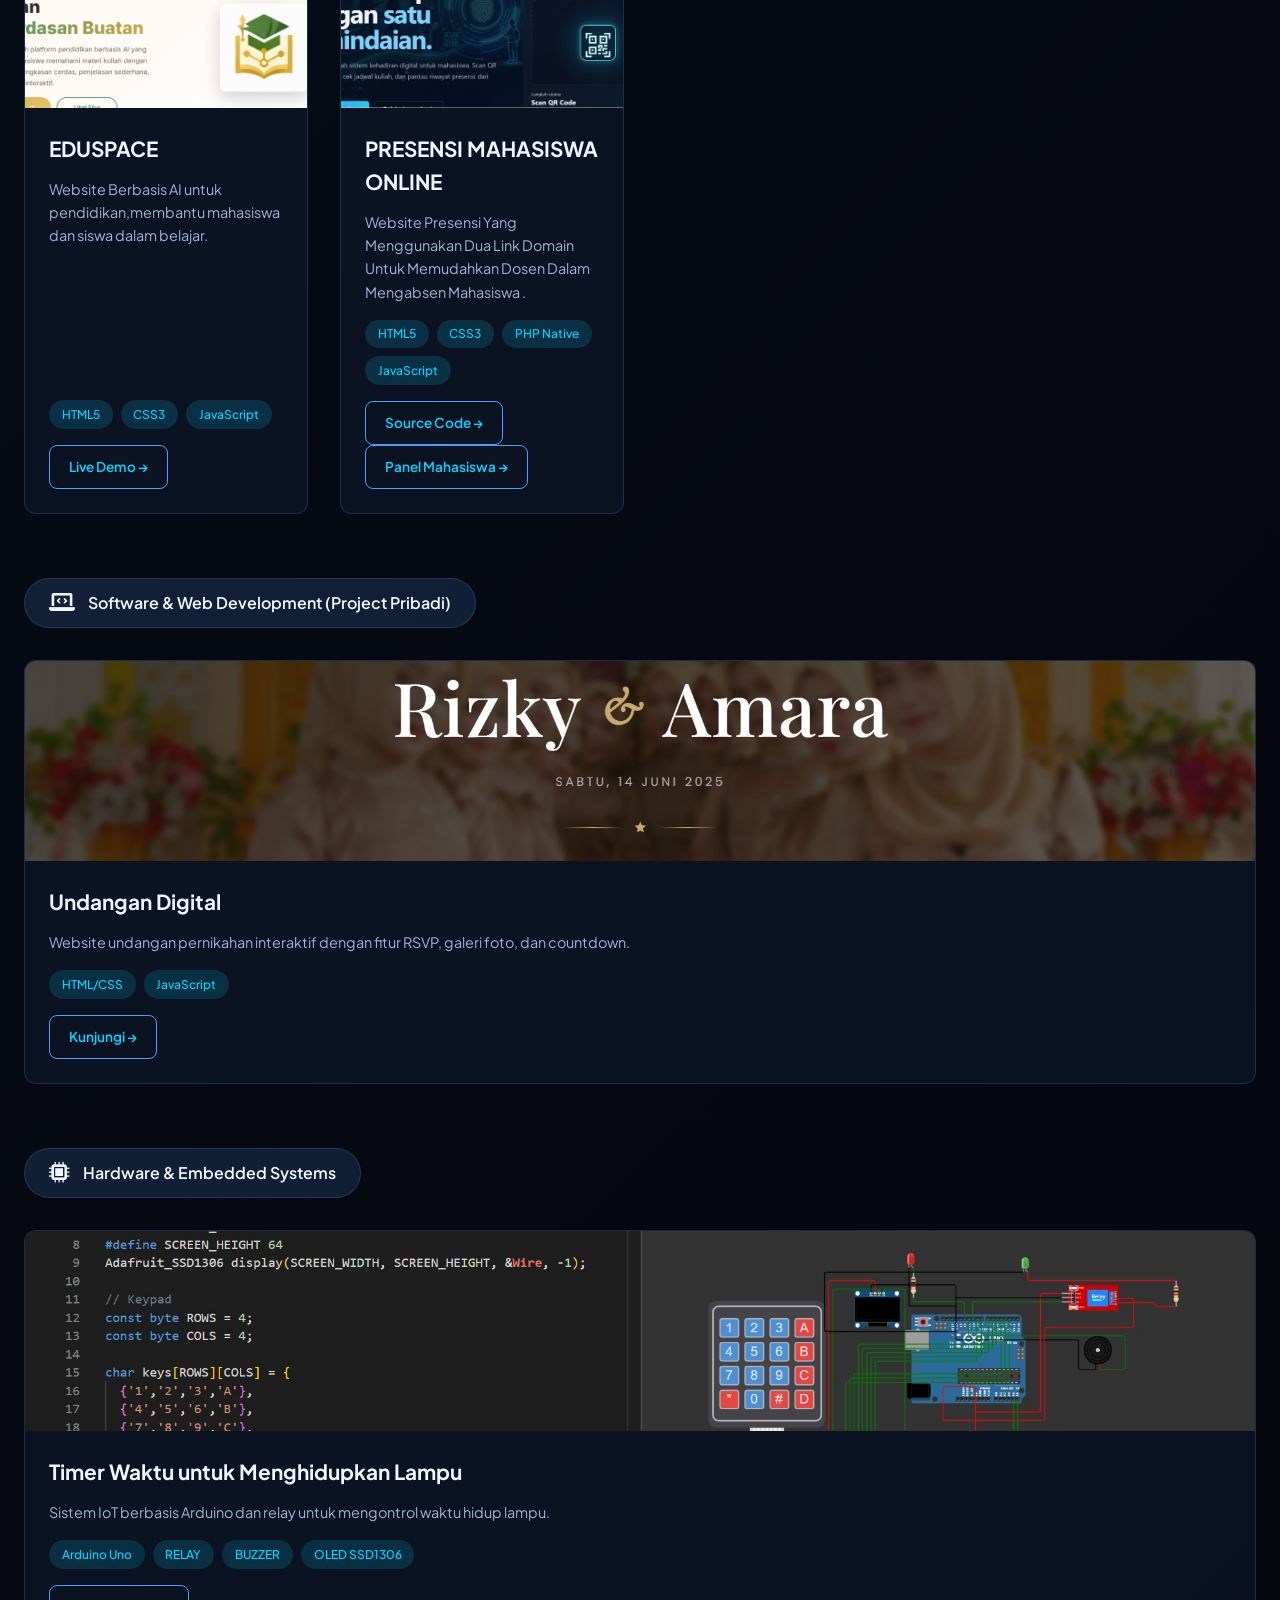
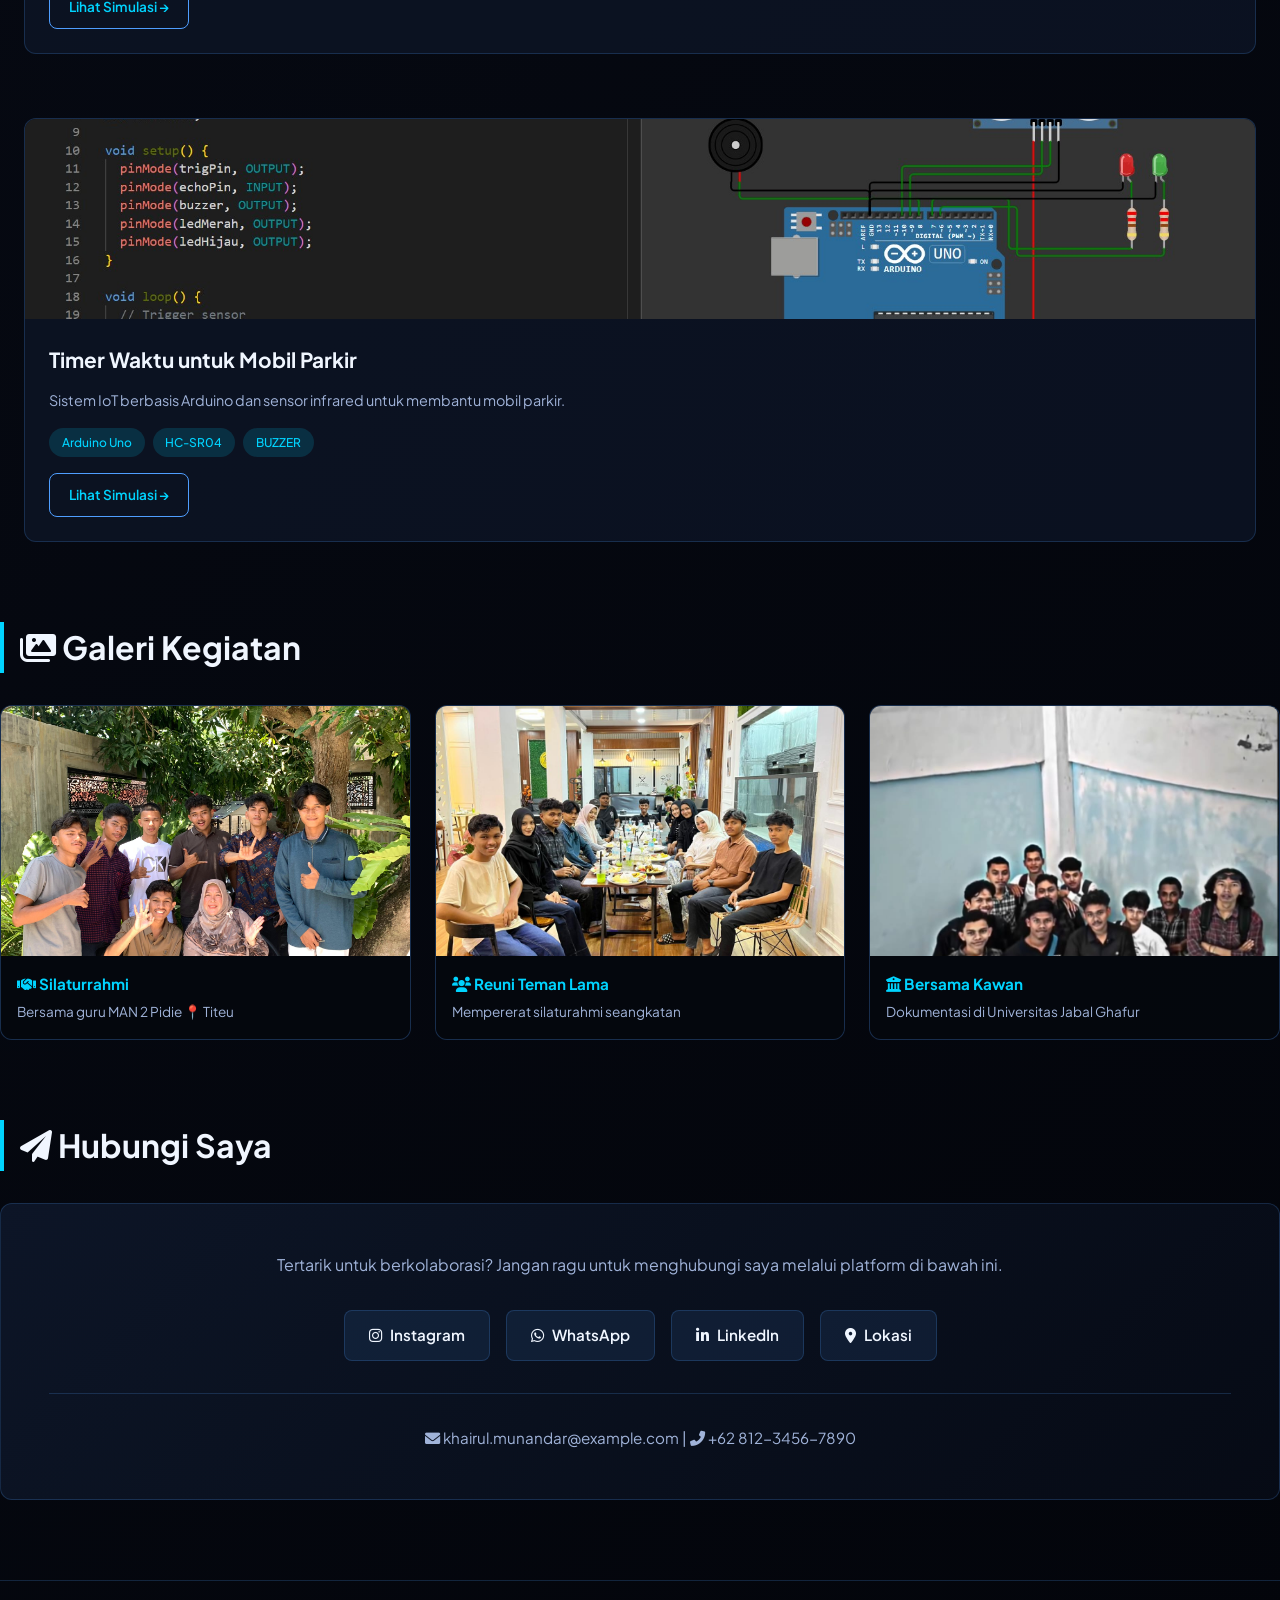
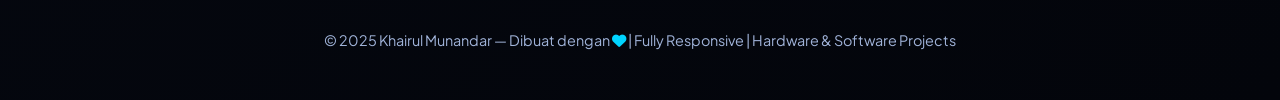
==== commit 1962adfd: "Update index.html" ====
--- a/index.html
+++ b/index.html
@@ -175,7 +175,7 @@
       <div class="project-card"><img src="img_project/ojol.jpg" alt="Undangan Digital" class="project-image"><div class="project-content"><h3>Trasportasi online</h3><p>Website Transportasi online yang mudah di gunakan dengan UI/UX yang modern.</p><div class="tech-stack"><span class="tech-tag">HTML/CSS</span><span class="tech-tag">JavaScript</span></div><a href="https://github.com/khairulmunandar/transportasi_antar_univers" target="_blank" class="btn btn-outline" style="width: fit-content; padding: 0.5rem 1.2rem; font-size: 0.85rem;">Source Code →</a><a href="https://khairulmunandar.github.io/transportasi_antar_univers/" target="_blank" class="btn btn-outline" style="width: fit-content; padding: 0.5rem 1.2rem; font-size: 0.85rem;">Kunjungi →</a></div></div>
       <div class="project-card"><img src="img_project/SPK.jpg" alt="Undangan Digital" class="project-image"><div class="project-content"><h3>Website SPK</h3><p>Website Sistem Pendukung Keputusan Proyek IT Dalam Perusahaan.</p><div class="tech-stack"><span class="tech-tag">HTML/CSS</span><span class="tech-tag">PHP</span><span class="tech-tag">Phython</span><span class="tech-tag">JavaScript</span></div><a href="https://spkweb.lovestoblog.com/?i=1" target="_blank" class="btn btn-outline" style="width: fit-content; padding: 0.5rem 1.2rem; font-size: 0.85rem;">Kunjungi →</a></div></div>
       <div class="project-card"><img src="img_project/eduspace.jpg" alt="Profil Desa Digital" class="project-image"><div class="project-content"><h3>EDUSPACE</h3><p>Website Berbasis AI untuk pendidikan,membantu mahasiswa dan siswa dalam belajar.</p><div class="tech-stack"><span class="tech-tag">HTML5</span><span class="tech-tag">CSS3</span><span class="tech-tag">JavaScript</span></div><a href="https://eduspace-beta.kesug.com/index.php" target="_blank" class="btn btn-outline" style="width: fit-content; padding: 0.5rem 1.2rem; font-size: 0.85rem;">Live Demo →</a></div></div>
-            <div class="project-card"><img src="img_project/presensi.jpg" alt="Profil Desa Digital" class="project-image"><div class="project-content"><h3>PRESENSI MAHASISWA ONLINE</h3><p>Website Presensi Yang Menggunakan Dua Link Domain Untuk Memudahkan Dosen Dalam Mengabsen Mahasiswa .</p><div class="tech-stack"><span class="tech-tag">HTML5</span><span class="tech-tag">CSS3</span><span class="tech-tag">PHP Native</span><span class="tech-tag">JavaScript</span></div><a href="https://github.com/khairulmunandar/presensi-mahasiswa-double-domain" target="_blank" class="btn btn-outline" style="width: fit-content; padding: 0.5rem 1.2rem; font-size: 0.85rem;">Source Code →</a><a href="https://mahasigma.42web.io/?i=1" target="_blank" class="btn btn-outline" style="width: fit-content; padding: 0.5rem 1.2rem; font-size: 0.85rem;">Panel Mahasiswa →</a><a href="https://presensi-rpl.42web.io/" target="_blank" class="btn btn-outline" style="width: fit-content; padding: 0.5rem 1.2rem; font-size: 0.85rem;">Panel Dosen →</a></div></div>
+            <div class="project-card"><img src="img_project/presensi.jpg" alt="Profil Desa Digital" class="project-image"><div class="project-content"><h3>PRESENSI MAHASISWA ONLINE</h3><p>Website Presensi Yang Menggunakan Dua Link Domain Untuk Memudahkan Dosen Dalam Mengabsen Mahasiswa .</p><div class="tech-stack"><span class="tech-tag">HTML5</span><span class="tech-tag">CSS3</span><span class="tech-tag">PHP Native</span><span class="tech-tag">JavaScript</span></div><a href="https://github.com/khairulmunandar/presensi-mahasiswa-double-domain" target="_blank" class="btn btn-outline" style="width: fit-content; padding: 0.5rem 1.2rem; font-size: 0.85rem;">Source Code →</a><a href="https://khairulmunandar.github.io/presensi/" target="_blank" class="btn btn-outline" style="width: fit-content; padding: 0.5rem 1.2rem; font-size: 0.85rem;">Panel Mahasiswa →</a></div></div>
     </div>
 
         <div class="category-badge"><i class="fas fa-laptop-code" style="font-size: 1.3rem;"></i> Software & Web Development (Project Pribadi)</div>
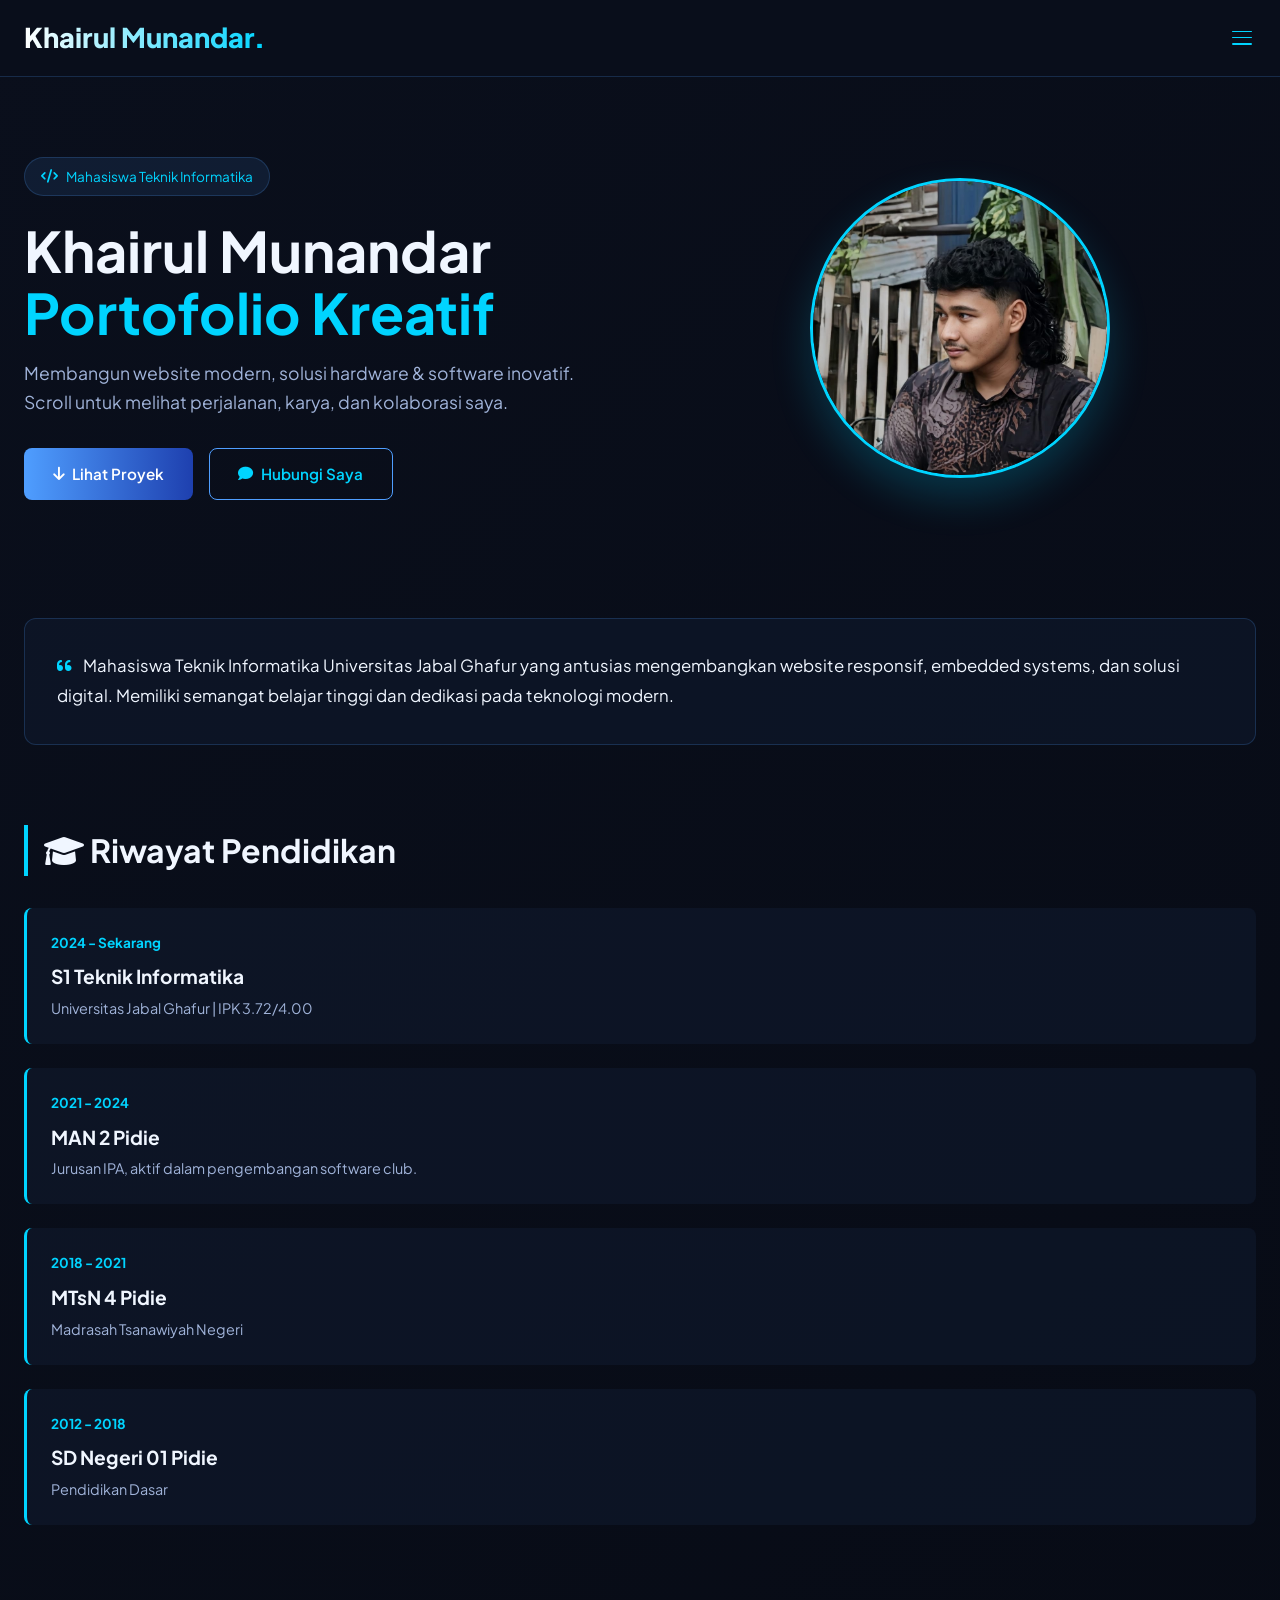
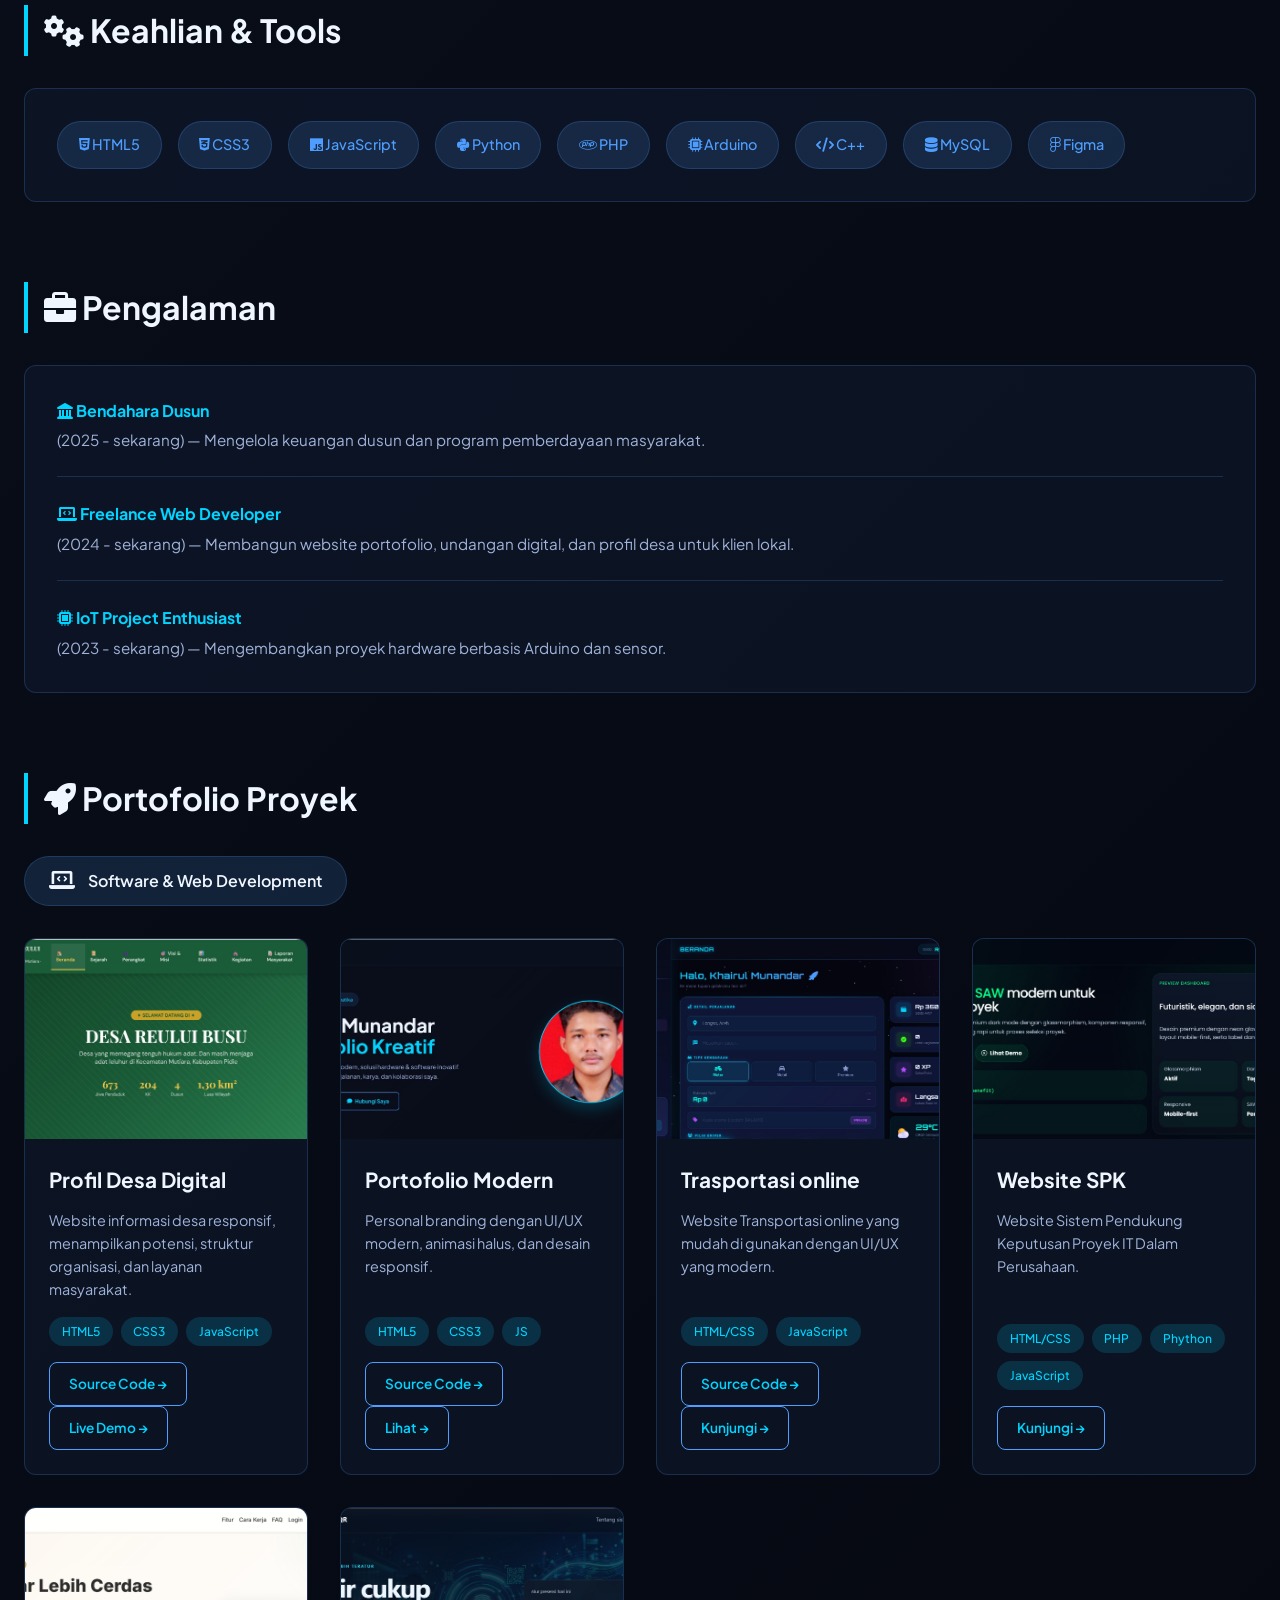
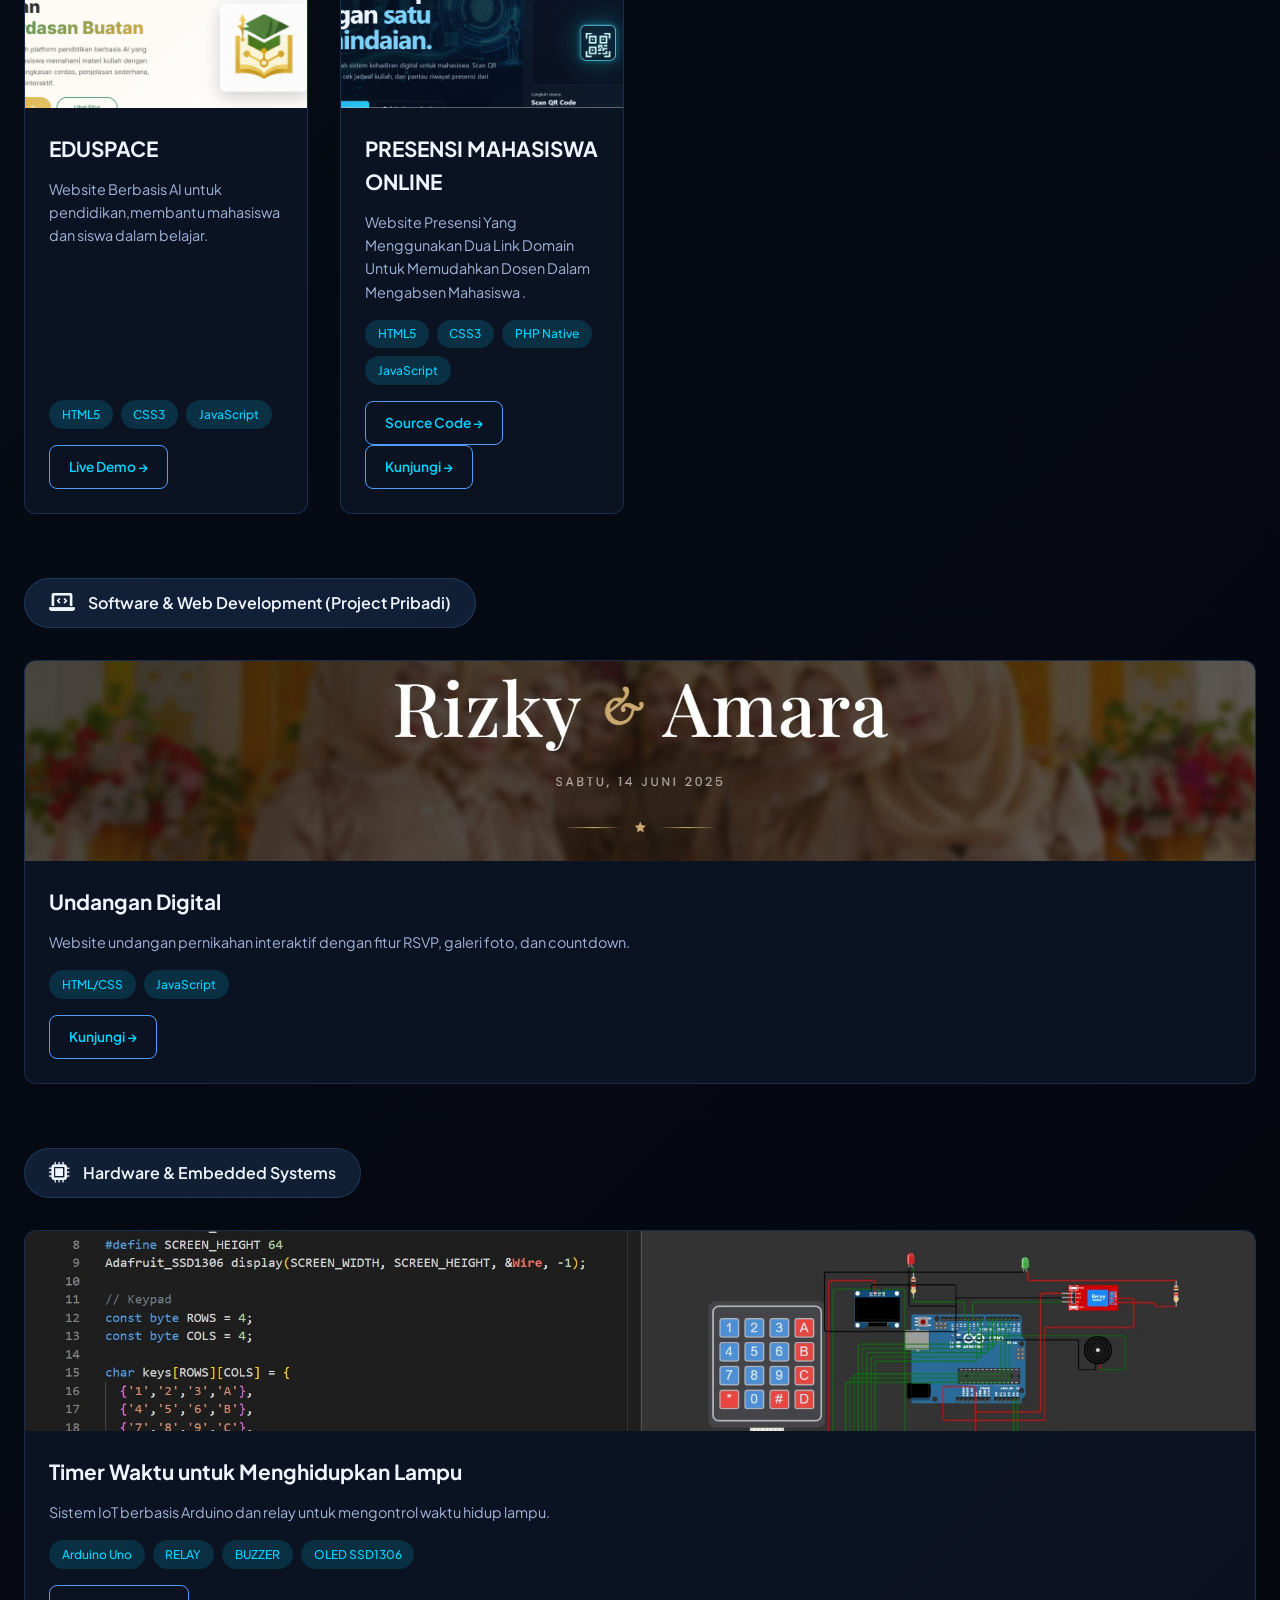
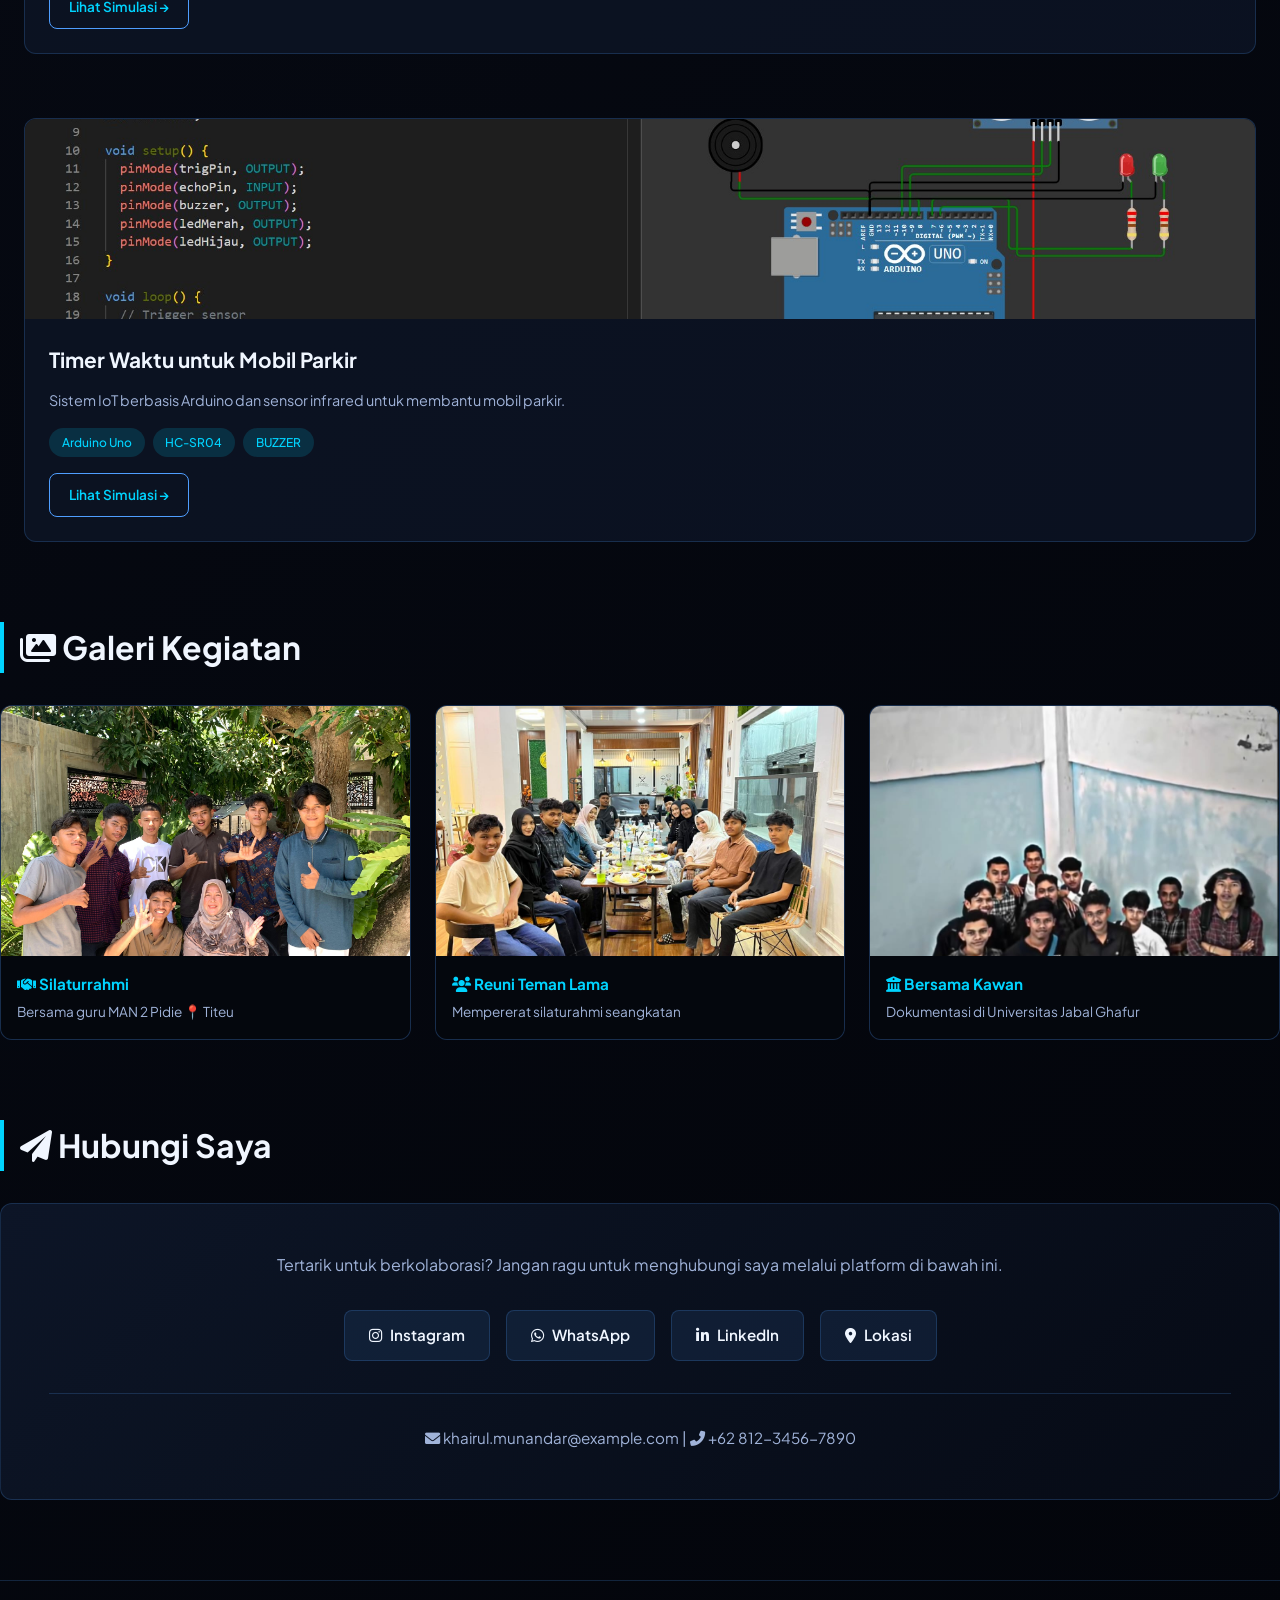
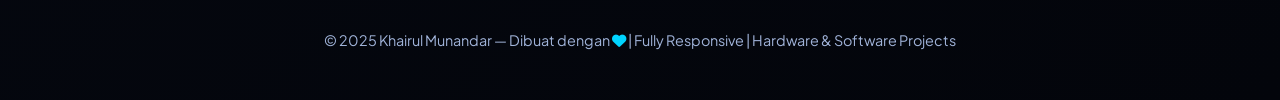
==== commit 078c004e: "Add online attendance project card to index.html" ====
--- a/index.html
+++ b/index.html
@@ -175,7 +175,7 @@
       <div class="project-card"><img src="img_project/ojol.jpg" alt="Undangan Digital" class="project-image"><div class="project-content"><h3>Trasportasi online</h3><p>Website Transportasi online yang mudah di gunakan dengan UI/UX yang modern.</p><div class="tech-stack"><span class="tech-tag">HTML/CSS</span><span class="tech-tag">JavaScript</span></div><a href="https://github.com/khairulmunandar/transportasi_antar_univers" target="_blank" class="btn btn-outline" style="width: fit-content; padding: 0.5rem 1.2rem; font-size: 0.85rem;">Source Code →</a><a href="https://khairulmunandar.github.io/transportasi_antar_univers/" target="_blank" class="btn btn-outline" style="width: fit-content; padding: 0.5rem 1.2rem; font-size: 0.85rem;">Kunjungi →</a></div></div>
       <div class="project-card"><img src="img_project/SPK.jpg" alt="Undangan Digital" class="project-image"><div class="project-content"><h3>Website SPK</h3><p>Website Sistem Pendukung Keputusan Proyek IT Dalam Perusahaan.</p><div class="tech-stack"><span class="tech-tag">HTML/CSS</span><span class="tech-tag">PHP</span><span class="tech-tag">Phython</span><span class="tech-tag">JavaScript</span></div><a href="https://spkweb.lovestoblog.com/?i=1" target="_blank" class="btn btn-outline" style="width: fit-content; padding: 0.5rem 1.2rem; font-size: 0.85rem;">Kunjungi →</a></div></div>
       <div class="project-card"><img src="img_project/eduspace.jpg" alt="Profil Desa Digital" class="project-image"><div class="project-content"><h3>EDUSPACE</h3><p>Website Berbasis AI untuk pendidikan,membantu mahasiswa dan siswa dalam belajar.</p><div class="tech-stack"><span class="tech-tag">HTML5</span><span class="tech-tag">CSS3</span><span class="tech-tag">JavaScript</span></div><a href="https://eduspace-beta.kesug.com/index.php" target="_blank" class="btn btn-outline" style="width: fit-content; padding: 0.5rem 1.2rem; font-size: 0.85rem;">Live Demo →</a></div></div>
-            <div class="project-card"><img src="img_project/presensi.jpg" alt="Profil Desa Digital" class="project-image"><div class="project-content"><h3>PRESENSI MAHASISWA ONLINE</h3><p>Website Presensi Yang Menggunakan Dua Link Domain Untuk Memudahkan Dosen Dalam Mengabsen Mahasiswa .</p><div class="tech-stack"><span class="tech-tag">HTML5</span><span class="tech-tag">CSS3</span><span class="tech-tag">PHP Native</span><span class="tech-tag">JavaScript</span></div><a href="https://github.com/khairulmunandar/presensi-mahasiswa-double-domain" target="_blank" class="btn btn-outline" style="width: fit-content; padding: 0.5rem 1.2rem; font-size: 0.85rem;">Source Code →</a><a href="https://khairulmunandar.github.io/presensi/" target="_blank" class="btn btn-outline" style="width: fit-content; padding: 0.5rem 1.2rem; font-size: 0.85rem;">Panel Mahasiswa →</a></div></div>
+            <div class="project-card"><img src="img_project/presensi.jpg" alt="Profil Desa Digital" class="project-image"><div class="project-content"><h3>PRESENSI MAHASISWA ONLINE</h3><p>Website Presensi Yang Menggunakan Dua Link Domain Untuk Memudahkan Dosen Dalam Mengabsen Mahasiswa .</p><div class="tech-stack"><span class="tech-tag">HTML5</span><span class="tech-tag">CSS3</span><span class="tech-tag">PHP Native</span><span class="tech-tag">JavaScript</span></div><a href="https://github.com/khairulmunandar/presensi-mahasiswa-double-domain" target="_blank" class="btn btn-outline" style="width: fit-content; padding: 0.5rem 1.2rem; font-size: 0.85rem;">Source Code →</a><a href="https://khairulmunandar.github.io/presensi/" target="_blank" class="btn btn-outline" style="width: fit-content; padding: 0.5rem 1.2rem; font-size: 0.85rem;">Kunjungi →</a></div></div>
     </div>
 
         <div class="category-badge"><i class="fas fa-laptop-code" style="font-size: 1.3rem;"></i> Software & Web Development (Project Pribadi)</div>
